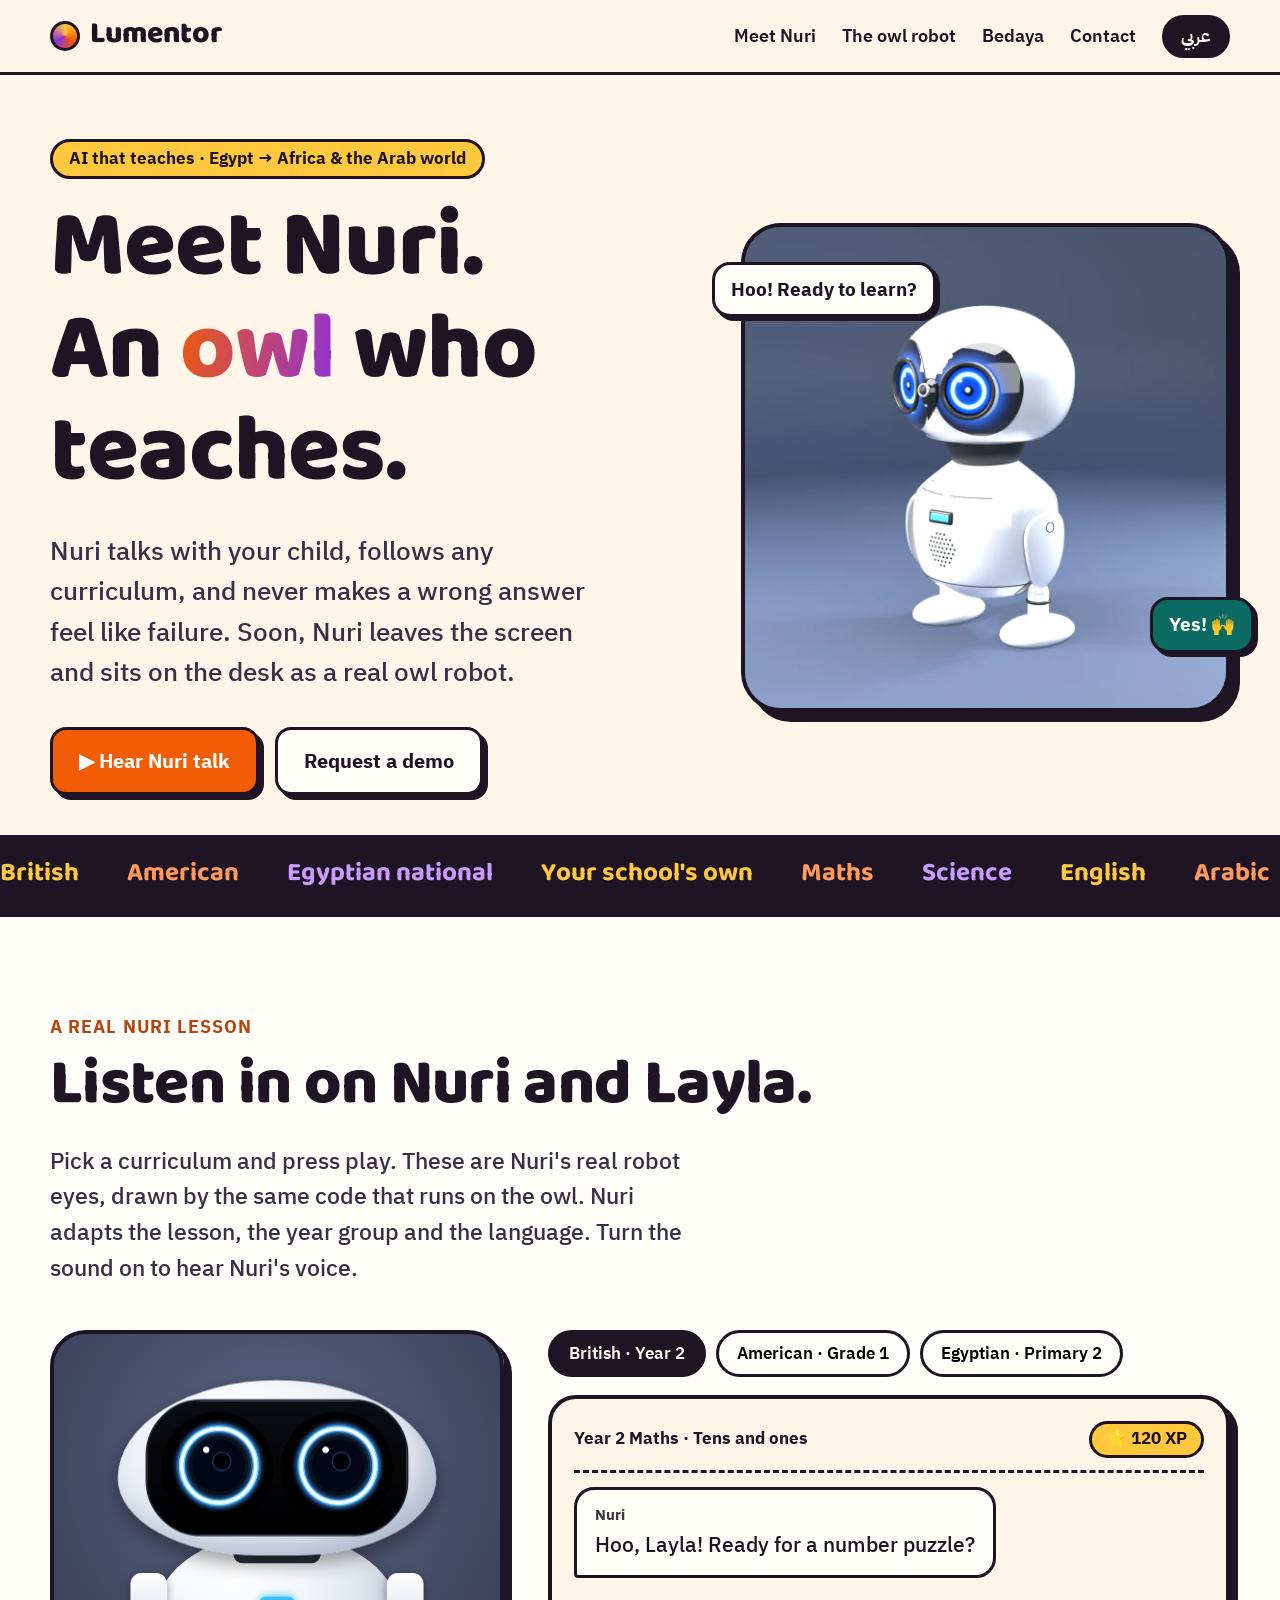
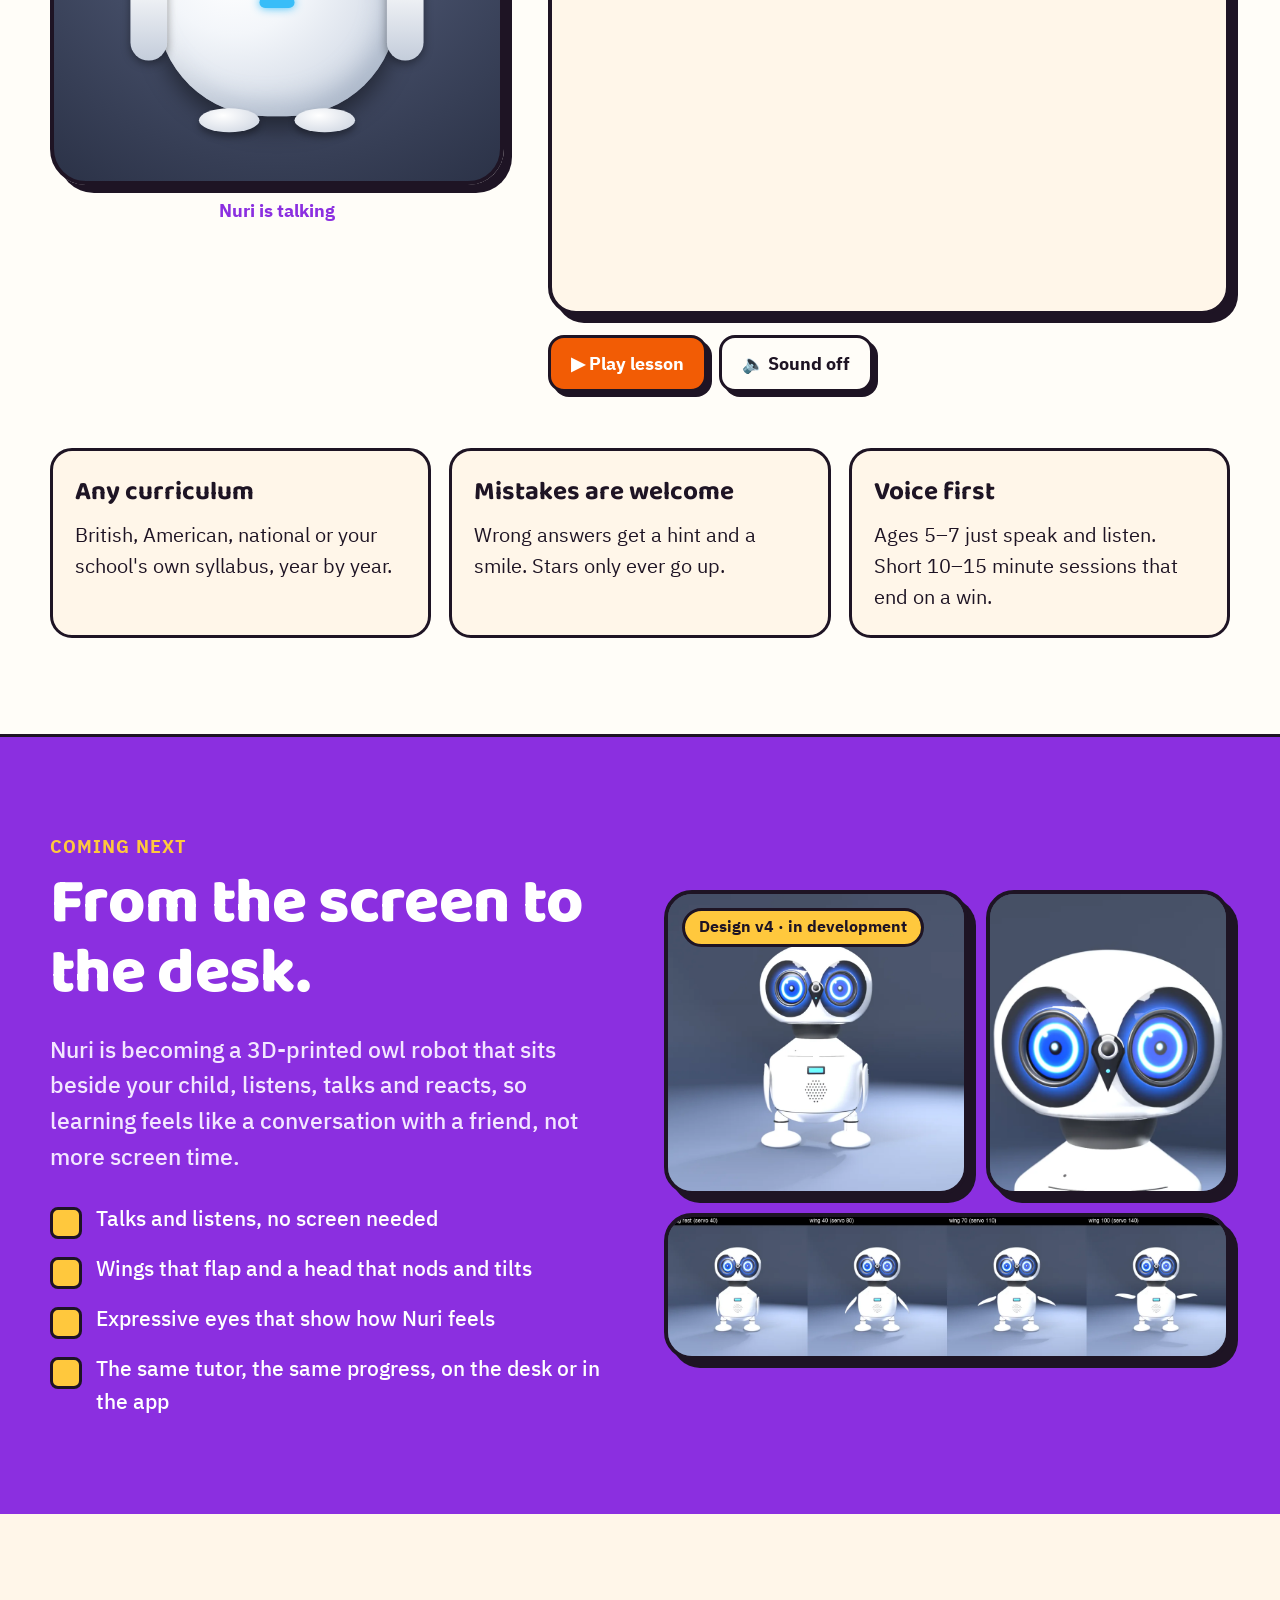
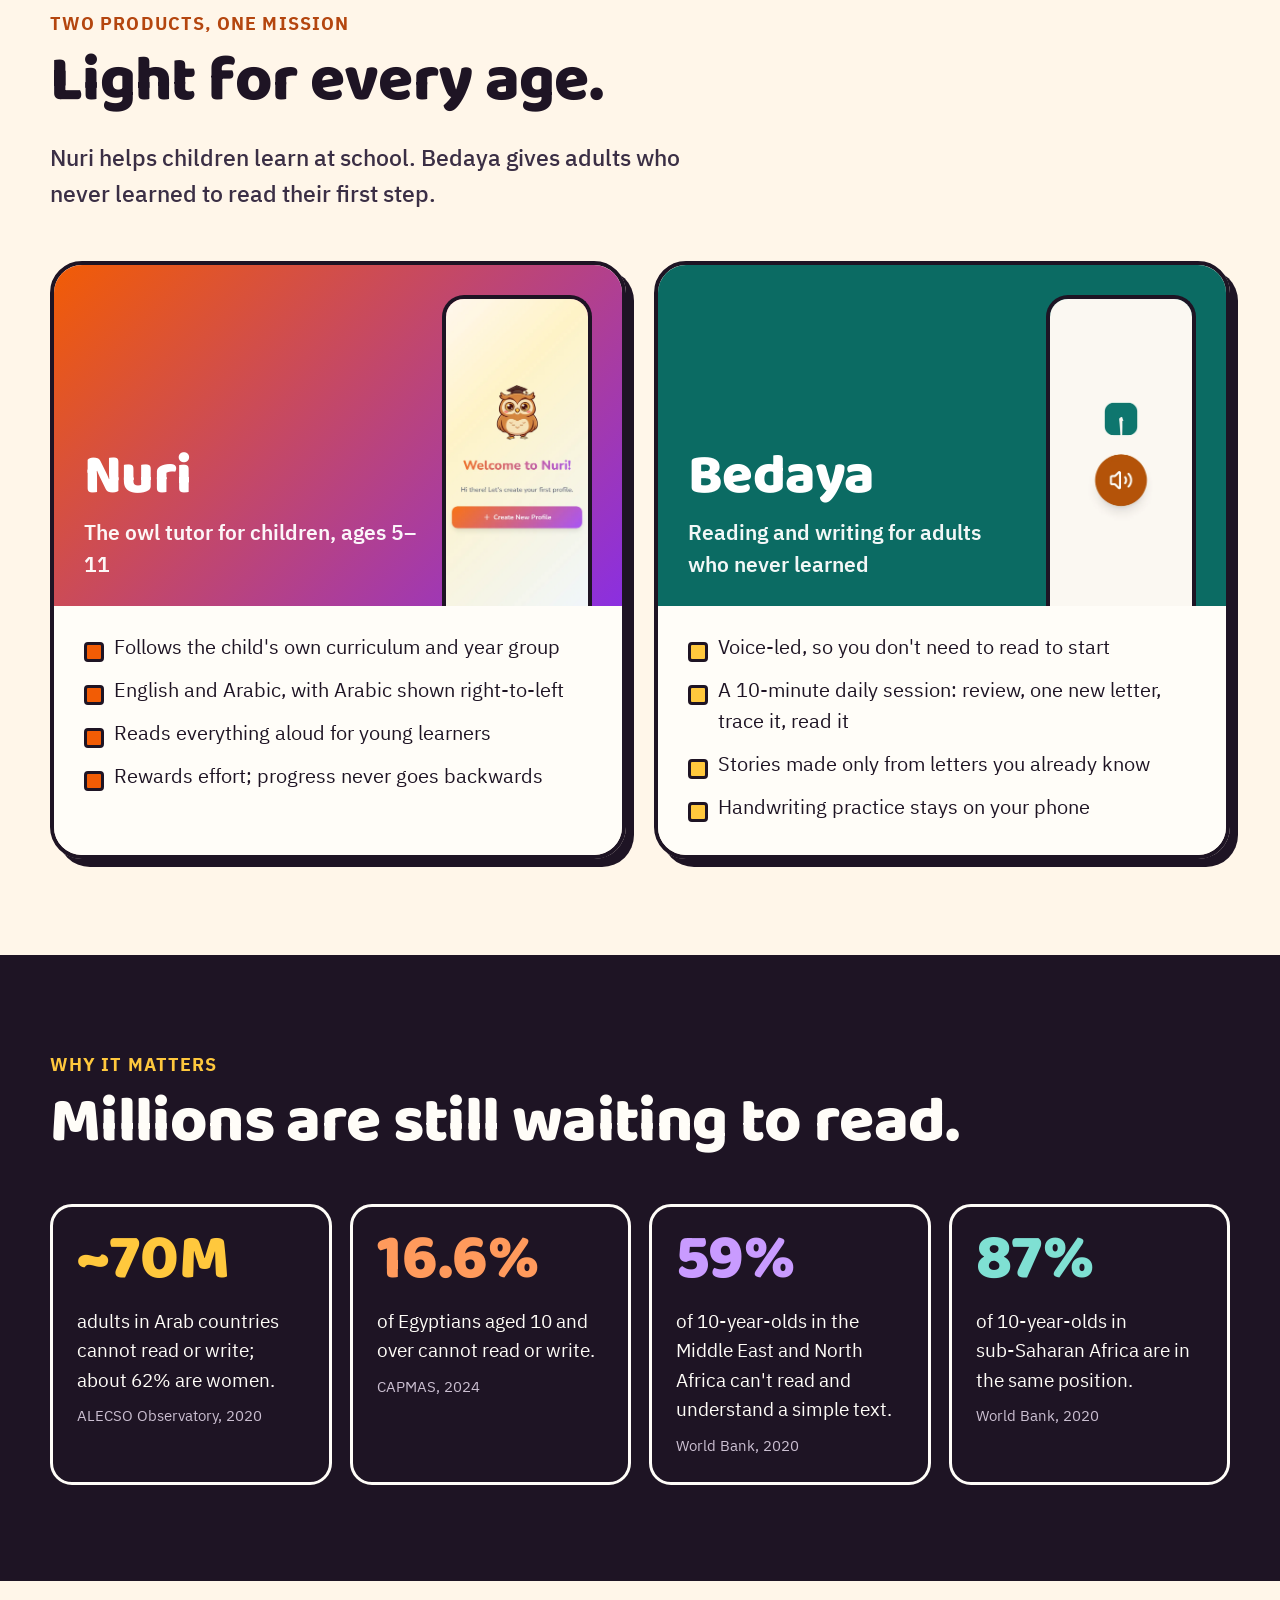
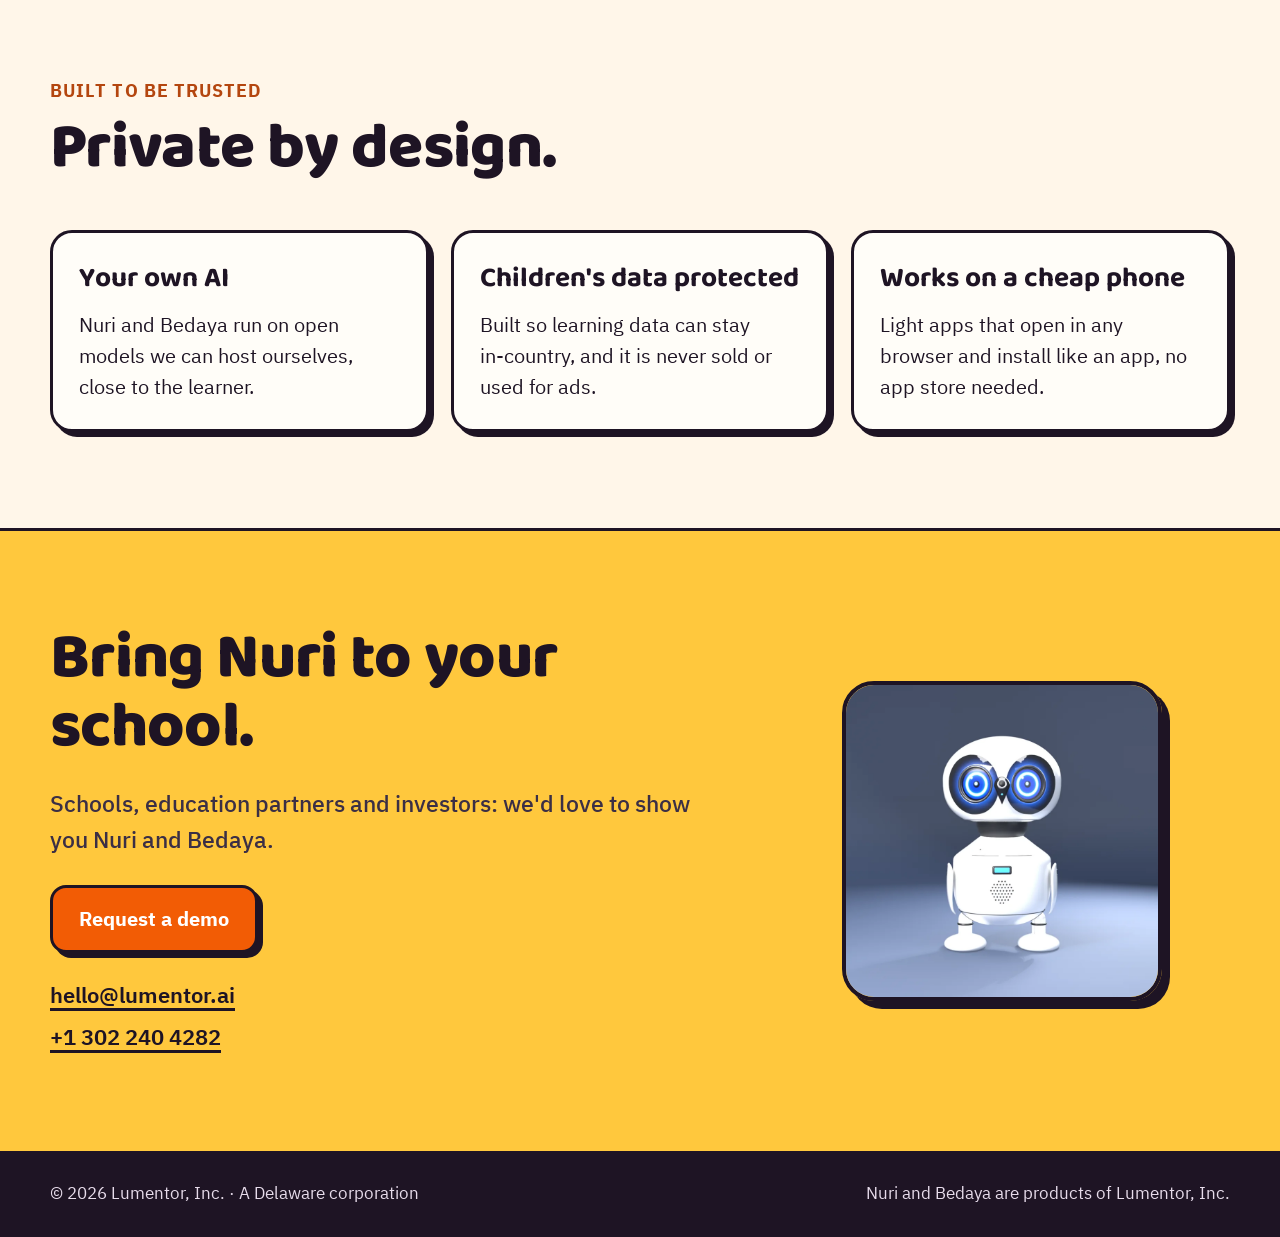
==== index.html @ 07cf87ae "Lumentor website: Nuri robot owl and Bedaya, English and Arabic Co-Authored-By: Claude Opus 5.5 <nor" ====
<!DOCTYPE html>
<html lang="en" dir="ltr">
<head>
<meta charset="utf-8">
<meta name="viewport" content="width=device-width, initial-scale=1">
<title>Lumentor — Nuri the owl tutor and Bedaya literacy</title>
<meta name="description" content="Lumentor builds AI that teaches. Nuri is an owl tutor that talks with children and follows any curriculum. Bedaya teaches adults to read and write.">
<meta property="og:title" content="Lumentor — the light that guides">
<meta property="og:description" content="Nuri, the owl who teaches children. Bedaya, the first step to reading for adults.">
<meta property="og:image" content="https://lumentor.ai/assets/robot-three_quarter.webp">
<link rel="icon" href="assets/favicon.png">
<link rel="preconnect" href="https://fonts.googleapis.com">
<link rel="preconnect" href="https://fonts.gstatic.com" crossorigin>
<link href="https://fonts.googleapis.com/css2?family=Baloo+Bhaijaan+2:wght@600;700;800&family=IBM+Plex+Sans+Arabic:wght@400;500;600&display=swap" rel="stylesheet">
<style>
:root{
  --cream:#FFF6E9; --paper:#FFFDF8; --ink:#1E1424; --ink2:#3B2F45;
  --orange:#F25C05; --purple:#8B2FE0; --teal:#0B6B63; --rust:#B4460F;
  --sun:#FFC83D; --line:#1E1424;
  --r:22px;
}
*{box-sizing:border-box;margin:0;padding:0}
html{scroll-behavior:smooth}
body{font-family:"IBM Plex Sans Arabic",system-ui,sans-serif;background:var(--cream);color:var(--ink);font-size:20px;line-height:1.55;-webkit-font-smoothing:antialiased}
h1,h2,h3,.display{font-family:"Baloo Bhaijaan 2",system-ui,sans-serif;line-height:1.08;letter-spacing:-.01em}
a{color:inherit}
img{max-width:100%;display:block}
.wrap{width:min(1180px,100% - 40px);margin-inline:auto}
body.ar .en,body:not(.ar) .ar{display:none!important}

/* nav */
nav{position:sticky;top:0;z-index:20;background:rgba(255,246,233,.92);backdrop-filter:blur(8px);border-bottom:3px solid var(--line)}
nav .wrap{display:flex;align-items:center;justify-content:space-between;height:72px}
.brand{display:flex;align-items:center;gap:10px;font-family:"Baloo Bhaijaan 2";font-weight:800;font-size:30px;text-decoration:none}
.brand .dot{width:30px;height:30px;border-radius:50%;background:conic-gradient(var(--sun),var(--orange),var(--purple),var(--sun));border:3px solid var(--line)}
.navlinks{display:flex;gap:26px;align-items:center;font-weight:600;font-size:18px}
.navlinks a{text-decoration:none}
.navlinks a:hover{text-decoration:underline;text-underline-offset:6px;text-decoration-thickness:3px}
.lang{border:3px solid var(--line);background:var(--ink);color:var(--paper);font:700 17px "IBM Plex Sans Arabic";padding:6px 16px;border-radius:99px;cursor:pointer}
@media(max-width:820px){.navlinks a{display:none}}

/* buttons */
.btn{display:inline-flex;align-items:center;gap:10px;font:700 20px "IBM Plex Sans Arabic";padding:16px 26px;border-radius:16px;border:3px solid var(--line);text-decoration:none;cursor:pointer;box-shadow:5px 5px 0 var(--line);transition:transform .12s,box-shadow .12s}
.btn:hover{transform:translate(-2px,-2px);box-shadow:7px 7px 0 var(--line)}
.btn:active{transform:translate(3px,3px);box-shadow:2px 2px 0 var(--line)}
.btn.primary{background:var(--orange);color:#fff}
.btn.light{background:var(--paper);color:var(--ink)}

/* hero */
.hero{padding:64px 0 40px;overflow:hidden}
.hero .wrap{display:grid;grid-template-columns:1.15fr .85fr;gap:30px;align-items:center}
.kicker{display:inline-block;background:var(--sun);border:3px solid var(--line);border-radius:99px;padding:4px 16px;font-weight:700;font-size:17px;margin-bottom:22px}
.hero h1{font-size:clamp(52px,7.4vw,104px);font-weight:800}
.hero h1 .hl{background:linear-gradient(100deg,var(--orange),var(--purple));-webkit-background-clip:text;background-clip:text;color:transparent}
.hero p.lead{font-size:clamp(21px,2.1vw,26px);margin:24px 0 34px;max-width:34ch;color:var(--ink2);font-weight:500}
.cta{display:flex;gap:16px;flex-wrap:wrap}
.owlstage{position:relative;aspect-ratio:1;max-width:520px;justify-self:center;width:100%}
.owlstage .disc{position:absolute;inset:6%;border-radius:50%;background:var(--sun);border:4px solid var(--line)}
.owlstage .ring{position:absolute;inset:0;border-radius:50%;border:4px dashed var(--line);animation:spin 40s linear infinite}
.owlstage img{position:absolute;inset:8%;width:84%;animation:bob 3.2s ease-in-out infinite;filter:drop-shadow(0 14px 0 rgba(30,20,36,.18))}
.bubble{position:absolute;background:var(--paper);border:3px solid var(--line);border-radius:18px;padding:10px 16px;font-weight:700;font-size:19px;box-shadow:4px 4px 0 var(--line)}
.bubble.b1{top:6%;inset-inline-start:-4%}
.bubble.b2{bottom:10%;inset-inline-end:-4%;background:var(--teal);color:#fff}
@keyframes bob{50%{transform:translateY(-14px)}}
@keyframes spin{to{transform:rotate(360deg)}}
@media(max-width:900px){.hero .wrap{grid-template-columns:1fr}.owlstage{max-width:380px}}

/* robot hero */
.robohero{position:relative;max-width:520px;width:100%;justify-self:center}
.robohero .frame{border:4px solid var(--line);border-radius:40px;overflow:hidden;box-shadow:10px 10px 0 var(--line);background:#4c5673}
.robohero .frame img{width:100%}
.robohero .bubble.b1{top:8%;inset-inline-start:-6%}
.robohero .bubble.b2{bottom:12%;inset-inline-end:-5%}
/* live robot owl (eyes run the same renderer as the hardware) */
.robo{padding:0!important;background:radial-gradient(circle at 50% 30%,#5d6886,#2b3247)!important;overflow:hidden}
.rwrap{position:relative;width:100%;aspect-ratio:1}
.rstage{position:absolute;left:0;top:0;width:560px;height:560px;transform-origin:0 0}
.r-egg{position:absolute;top:250px;left:130px;width:300px;height:230px;background:radial-gradient(ellipse at 32% 22%,#fff 0%,#f3f6fa 30%,#d6dde8 70%,#aeb9ca 100%);border-radius:50% 50% 46% 46%/42% 42% 58% 58%;box-shadow:inset -14px -18px 30px #7f90ab66,inset 10px 10px 24px #ffffffaa,0 14px 30px #0007}
.r-head{position:absolute;top:58px;left:80px;width:400px;height:220px;display:flex;align-items:center;justify-content:center;gap:12px;background:radial-gradient(ellipse at 35% 20%,#fff,#e4e9f1 60%,#b8c2d3);border-radius:50% 50% 44% 44%/56% 56% 44% 44%;box-shadow:inset -12px -16px 26px #7f90ab55,0 10px 24px #0006;transform-origin:50% 100%;z-index:3}
.r-visor{display:flex;gap:10px;padding:14px 18px;background:linear-gradient(#0a0d14,#000);border-radius:70px;border:2px solid #1b2433}
.r-visor canvas{width:140px;height:140px;border-radius:50%;background:#000;display:block}
.r-neck{position:absolute;top:262px;left:225px;width:110px;height:26px;border-radius:12px;background:#2a2f3a;z-index:2}
.r-pill{position:absolute;top:330px;left:258px;width:44px;height:14px;border-radius:7px;background:#38bdf8;box-shadow:0 0 12px #38bdf8;z-index:2}
.r-wing{position:absolute;top:300px;width:46px;height:110px;background:linear-gradient(#ffffff,#c4cddb);border-radius:30px 30px 50px 50px;box-shadow:0 4px 12px #0006;z-index:1}
.r-wl{left:96px;transform-origin:90% 8%}.r-wr{left:418px;transform-origin:10% 8%}
.r-foot{position:absolute;top:470px;width:76px;height:30px;background:radial-gradient(ellipse at 40% 30%,#fff,#c9d1de);border-radius:50%;box-shadow:0 6px 10px #0005;z-index:1}
.r-fl{left:182px}.r-fr{left:302px}
/* robot gallery */
.gal{display:grid;grid-template-columns:1.25fr 1fr;gap:18px}
.gal figure{border:4px solid var(--line);border-radius:28px;overflow:hidden;box-shadow:8px 8px 0 var(--line);background:#4c5673;position:relative}
.gal figure.wide{grid-column:1/-1}
.gal img{width:100%;height:100%;object-fit:cover}
.gal .tag{position:absolute;top:14px;inset-inline-start:14px;background:var(--sun);color:var(--ink);border:3px solid var(--line);border-radius:99px;padding:4px 14px;font-weight:700;font-size:16px}
/* marquee band */
.band{background:var(--ink);color:var(--paper);border-block:3px solid var(--line);overflow:hidden;white-space:nowrap}
.band .track{display:inline-flex;gap:48px;padding:16px 0;animation:marq 34s linear infinite;font-family:"Baloo Bhaijaan 2";font-weight:700;font-size:26px}
.band .track span:nth-child(3n+1){color:var(--sun)}
.band .track span:nth-child(3n+2){color:#FF9A5C}
.band .track span:nth-child(3n){color:#C99BFF}
@keyframes marq{to{transform:translateX(-50%)}}
body.ar .band .track{animation-direction:reverse}

/* sections */
section{padding:96px 0}
.eyebrow{font-weight:700;font-size:18px;letter-spacing:.06em;text-transform:uppercase;color:var(--rust);margin-bottom:12px}
body.ar .eyebrow{letter-spacing:0}
h2{font-size:clamp(40px,5vw,68px);font-weight:800;margin-bottom:22px}
.sub{font-size:23px;color:var(--ink2);max-width:46ch;font-weight:500}

/* demo */
#demo{background:var(--paper);border-block:3px solid var(--line)}
.demo{display:grid;grid-template-columns:.8fr 1.2fr;gap:44px;align-items:start;margin-top:44px}
.demo-owl{position:sticky;top:100px;text-align:center}
.demo-owl .frame{background:var(--cream);border:4px solid var(--line);border-radius:36px;padding:26px;box-shadow:8px 8px 0 var(--line)}
.demo-owl img{width:100%;max-width:300px;margin:auto;transition:transform .25s}
.demo-owl .mood{margin-top:12px;font-weight:700;font-size:18px;color:var(--purple)}
.chips{display:flex;flex-wrap:wrap;gap:10px;margin-bottom:18px}
.chip{border:3px solid var(--line);background:var(--paper);border-radius:99px;padding:8px 18px;font:600 17px "IBM Plex Sans Arabic";cursor:pointer}
.chip[aria-pressed=true]{background:var(--ink);color:var(--paper)}
.chatbox{background:var(--cream);border:4px solid var(--line);border-radius:28px;padding:22px;min-height:520px;display:flex;flex-direction:column;gap:14px;box-shadow:8px 8px 0 var(--line)}
.chathead{display:flex;justify-content:space-between;align-items:center;gap:10px;flex-wrap:wrap;font-weight:700;font-size:17px;border-bottom:3px dashed var(--line);padding-bottom:12px}
.xp{background:var(--sun);border:3px solid var(--line);border-radius:99px;padding:2px 14px;transition:transform .3s}
.xp.pop{transform:scale(1.25)}
.msg{max-width:86%;padding:14px 18px;border:3px solid var(--line);border-radius:20px;font-size:21px;font-weight:500;opacity:0;transform:translateY(10px);animation:in .35s forwards}
.msg.nuri{background:var(--paper);align-self:flex-start;border-end-start-radius:4px}
.msg.kid{background:var(--teal);color:#fff;align-self:flex-end;border-end-end-radius:4px}
.msg .who{display:block;font-size:15px;font-weight:700;opacity:.85;margin-bottom:2px}
.msg.note{align-self:center;background:transparent;border:0;font-size:16px;color:var(--ink2);font-weight:600;padding:2px}
.typing{align-self:flex-start;display:flex;gap:6px;padding:16px 18px;border:3px solid var(--line);border-radius:20px;background:var(--paper)}
.typing i{width:9px;height:9px;border-radius:50%;background:var(--ink);animation:blink 1s infinite}
.typing i:nth-child(2){animation-delay:.15s}.typing i:nth-child(3){animation-delay:.3s}
@keyframes in{to{opacity:1;transform:none}}
@keyframes blink{50%{opacity:.2}}
.democtl{display:flex;gap:12px;margin-top:20px;flex-wrap:wrap}
.democtl .btn{font-size:18px;padding:12px 20px}
.points{display:grid;grid-template-columns:repeat(3,1fr);gap:18px;margin-top:56px}
.point{background:var(--cream);border:3px solid var(--line);border-radius:var(--r);padding:22px}
.point b{display:block;font-family:"Baloo Bhaijaan 2";font-size:26px;margin-bottom:6px}
@media(max-width:900px){.demo{grid-template-columns:1fr}.demo-owl{position:static}.demo-owl img{max-width:200px}.points{grid-template-columns:1fr}.chatbox{min-height:440px}}

/* robot */
#robot{background:var(--purple);color:#fff}
#robot .sub{color:#F3E6FF}
#robot .eyebrow{color:var(--sun)}
.robot{display:grid;grid-template-columns:1fr 1fr;gap:48px;align-items:center}
.desk{position:relative;aspect-ratio:4/3;background:#6C1FB8;border:4px solid var(--line);border-radius:36px;overflow:hidden;box-shadow:10px 10px 0 var(--line)}
.desk .lamp{position:absolute;inset-inline-start:50%;top:-30%;width:120%;height:120%;transform:translateX(-50%);background:radial-gradient(closest-side,rgba(255,200,61,.55),transparent);}
body.ar .desk .lamp{transform:translateX(50%)}
.desk .table{position:absolute;bottom:0;left:0;right:0;height:26%;background:var(--rust);border-top:4px solid var(--line)}
.desk img{position:absolute;bottom:18%;left:50%;width:46%;transform:translateX(-50%);animation:bob 3.6s ease-in-out infinite}
.desk .tag{position:absolute;top:16px;inset-inline-start:16px;background:var(--sun);color:var(--ink);border:3px solid var(--line);border-radius:99px;padding:4px 14px;font-weight:700;font-size:16px}
.ticks{list-style:none;margin-top:28px;display:grid;gap:14px}
.ticks li{display:flex;gap:14px;align-items:flex-start;font-size:21px;font-weight:500}
.ticks li::before{content:"";flex:0 0 26px;height:26px;margin-top:4px;border-radius:8px;background:var(--sun);border:3px solid var(--line)}
@media(max-width:900px){.robot{grid-template-columns:1fr}}

/* products */
.cards{display:grid;grid-template-columns:1fr 1fr;gap:28px;margin-top:48px}
.card{border:4px solid var(--line);border-radius:32px;overflow:hidden;box-shadow:8px 8px 0 var(--line);display:flex;flex-direction:column}
.card .top{padding:30px 30px 0;display:flex;gap:22px;align-items:flex-end;min-height:250px}
.card.n .top{background:linear-gradient(135deg,var(--orange),var(--purple));color:#fff}
.card.b .top{background:var(--teal);color:#fff}
.card .top h3{font-size:56px;font-weight:800}
.card .top p{font-size:21px;font-weight:600;margin:6px 0 24px;opacity:.95}
.card .shot{flex:0 0 150px;align-self:flex-end;border:4px solid var(--line);border-bottom:0;border-radius:22px 22px 0 0;overflow:hidden;background:#fff}
.card .body{background:var(--paper);padding:26px 30px 32px;flex:1}
.card ul{list-style:none;display:grid;gap:12px}
.card li{padding-inline-start:30px;position:relative;font-size:20px}
.card li::before{content:"";position:absolute;inset-inline-start:0;top:10px;width:14px;height:14px;border-radius:4px;border:3px solid var(--line)}
.card.n li::before{background:var(--orange)}
.card.b li::before{background:var(--sun)}
@media(max-width:900px){.cards{grid-template-columns:1fr}.card .shot{flex-basis:110px}.card .top h3{font-size:44px}}

/* stats */
#why{background:var(--ink);color:var(--paper)}
#why .sub{color:#E7DCEB}
#why .eyebrow{color:var(--sun)}
.stats{display:grid;grid-template-columns:repeat(4,1fr);gap:18px;margin-top:44px}
.stat{border:3px solid var(--paper);border-radius:var(--r);padding:24px}
.stat .num{font-family:"Baloo Bhaijaan 2";font-weight:800;font-size:clamp(48px,5vw,72px);line-height:1;color:var(--sun)}
.stat:nth-child(2) .num{color:#FF9A5C}.stat:nth-child(3) .num{color:#C99BFF}.stat:nth-child(4) .num{color:#7FE0D3}
.stat p{margin-top:12px;font-size:19px}
.stat small{display:block;margin-top:10px;font-size:15px;color:#CBBFD1}
@media(max-width:900px){.stats{grid-template-columns:1fr 1fr}}
@media(max-width:560px){.stats{grid-template-columns:1fr}}

/* privacy */
.priv{display:grid;grid-template-columns:repeat(3,1fr);gap:22px;margin-top:44px}
.priv div{background:var(--paper);border:3px solid var(--line);border-radius:var(--r);padding:26px;box-shadow:5px 5px 0 var(--line)}
.priv b{display:block;font-family:"Baloo Bhaijaan 2";font-size:28px;margin-bottom:8px}
@media(max-width:900px){.priv{grid-template-columns:1fr}}

/* contact */
#contact{background:var(--sun);border-top:3px solid var(--line)}
.contact{display:grid;grid-template-columns:1.2fr .8fr;gap:40px;align-items:center}
.contact img{width:min(320px,80%);margin:auto}
.lines{margin-top:26px;display:grid;gap:8px;font-size:22px;font-weight:600}
.lines a{text-decoration-thickness:3px;text-underline-offset:5px}
@media(max-width:900px){.contact{grid-template-columns:1fr}}
footer{background:var(--ink);color:#E7DCEB;padding:30px 0;font-size:17px}
footer .wrap{display:flex;justify-content:space-between;gap:16px;flex-wrap:wrap}
@media (prefers-reduced-motion:reduce){*{animation:none!important;transition:none!important}}
</style>
</head>
<body>

<nav>
  <div class="wrap">
    <a class="brand" href="#top"><span class="dot"></span>Lumentor</a>
    <div class="navlinks">
      <a href="#demo"><span class="en">Meet Nuri</span><span class="ar">تعرّف على نوري</span></a>
      <a href="#robot"><span class="en">The owl robot</span><span class="ar">البومة الروبوت</span></a>
      <a href="#bedaya"><span class="en">Bedaya</span><span class="ar">بداية</span></a>
      <a href="#contact"><span class="en">Contact</span><span class="ar">تواصل معنا</span></a>
      <button class="lang" id="langBtn" aria-label="Switch language">عربي</button>
    </div>
  </div>
</nav>

<header class="hero" id="top">
  <div class="wrap">
    <div>
      <span class="kicker"><span class="en">AI that teaches · Egypt → Africa &amp; the Arab world</span><span class="ar">ذكاء اصطناعي يُعلّم · من مصر إلى أفريقيا والعالم العربي</span></span>
      <h1 class="en">Meet Nuri.<br>An <span class="hl">owl</span> who teaches.</h1>
      <h1 class="ar">تعرّف على نوري.<br><span class="hl">بومة</span> تُعلّم.</h1>
      <p class="lead en">Nuri talks with your child, follows any curriculum, and never makes a wrong answer feel like failure. Soon, Nuri leaves the screen and sits on the desk as a real owl robot.</p>
      <p class="lead ar">نوري يتحدث مع طفلك، ويتبع أي منهج دراسي، ولا يجعل الإجابة الخاطئة تبدو فشلاً أبداً. وقريباً يخرج نوري من الشاشة ليجلس على المكتب كبومة روبوت حقيقية.</p>
      <div class="cta">
        <a class="btn primary" href="#demo"><span class="en">▶ Hear Nuri talk</span><span class="ar">▶ استمع لنوري</span></a>
        <a class="btn light" href="#contact"><span class="en">Request a demo</span><span class="ar">اطلب عرضاً</span></a>
      </div>
    </div>
    <div class="robohero">
      <div class="frame"><img src="assets/robot-three_quarter.webp" alt="Nuri, a white robot owl with glowing blue eyes"></div>
      <div class="bubble b1"><span class="en">Hoo! Ready to learn?</span><span class="ar">هوو! جاهز نتعلم؟</span></div>
      <div class="bubble b2"><span class="en">Yes! 🙌</span><span class="ar">أيوه! 🙌</span></div>
    </div>
</div>
  </div>
</header>

<div class="band" aria-hidden="true"><div class="track">
  <span class="en">British</span><span class="en">American</span><span class="en">Egyptian national</span><span class="en">Your school's own</span><span class="en">Maths</span><span class="en">Science</span><span class="en">English</span><span class="en">Arabic</span>
  <span class="en">British</span><span class="en">American</span><span class="en">Egyptian national</span><span class="en">Your school's own</span><span class="en">Maths</span><span class="en">Science</span><span class="en">English</span><span class="en">Arabic</span>
  <span class="ar">بريطاني</span><span class="ar">أمريكي</span><span class="ar">المنهج المصري</span><span class="ar">منهج مدرستك</span><span class="ar">رياضيات</span><span class="ar">علوم</span><span class="ar">إنجليزي</span><span class="ar">عربي</span>
  <span class="ar">بريطاني</span><span class="ar">أمريكي</span><span class="ar">المنهج المصري</span><span class="ar">منهج مدرستك</span><span class="ar">رياضيات</span><span class="ar">علوم</span><span class="ar">إنجليزي</span><span class="ar">عربي</span>
</div></div>

<section id="demo">
  <div class="wrap">
    <div class="eyebrow"><span class="en">A real Nuri lesson</span><span class="ar">درس حقيقي مع نوري</span></div>
    <h2 class="en">Listen in on Nuri and Layla.</h2>
    <h2 class="ar">استمع إلى نوري وليلى.</h2>
    <p class="sub en">Pick a curriculum and press play. These are Nuri's real robot eyes, drawn by the same code that runs on the owl. Nuri adapts the lesson, the year group and the language. Turn the sound on to hear Nuri's voice.</p>
    <p class="sub ar">اختر المنهج واضغط تشغيل. هذه عيون نوري الروبوت الحقيقية، يرسمها نفس الكود الذي يعمل على البومة. نوري يكيّف الدرس والصف واللغة. شغّل الصوت لتسمع صوت نوري.</p>

    <div class="demo">
      <div class="demo-owl">
        <div class="frame robo"><div class="rwrap" id="rwrap"><div class="rstage" id="rstage" aria-label="Nuri the robot owl">
          <div class="r-wing r-wl" id="wl"></div><div class="r-wing r-wr" id="wr"></div>
          <div class="r-foot r-fl" id="fl"></div><div class="r-foot r-fr" id="fr"></div>
          <div class="r-egg"></div><div class="r-neck"></div><div class="r-pill"></div>
          <div class="r-head" id="rhead"><div class="r-visor"><canvas id="eyeL" width="240" height="240"></canvas><canvas id="eyeR" width="240" height="240"></canvas></div></div>
        </div></div></div>
        <div class="mood" id="mood"></div>
      </div>
      <div>
        <div class="chips" role="group" aria-label="Curriculum" id="chips"></div>
        <div class="chatbox" aria-live="polite">
          <div class="chathead"><span id="lessonTitle"></span><span class="xp" id="xp">⭐ 120 XP</span></div>
          <div id="chat" style="display:flex;flex-direction:column;gap:14px"></div>
        </div>
        <div class="democtl">
          <button class="btn primary" id="play"><span class="en">▶ Play lesson</span><span class="ar">▶ شغّل الدرس</span></button>
          <button class="btn light" id="sound" aria-pressed="false"><span class="en">🔈 Sound off</span><span class="ar">🔈 الصوت مغلق</span></button>
        </div>
      </div>
    </div>

    <div class="points">
      <div class="point"><b class="en">Any curriculum</b><b class="ar">أي منهج</b><span class="en">British, American, national or your school's own syllabus, year by year.</span><span class="ar">بريطاني أو أمريكي أو وطني أو منهج مدرستك، سنة بسنة.</span></div>
      <div class="point"><b class="en">Mistakes are welcome</b><b class="ar">الخطأ مرحّب به</b><span class="en">Wrong answers get a hint and a smile. Stars only ever go up.</span><span class="ar">الإجابة الخاطئة تحصل على تلميح وابتسامة. النجوم تزيد ولا تنقص أبداً.</span></div>
      <div class="point"><b class="en">Voice first</b><b class="ar">الصوت أولاً</b><span class="en">Ages 5–7 just speak and listen. Short 10–15 minute sessions that end on a win.</span><span class="ar">من ٥ إلى ٧ سنوات يتكلمون ويستمعون فقط. جلسات قصيرة من ١٠ إلى ١٥ دقيقة تنتهي بنجاح.</span></div>
    </div>
  </div>
</section>

<section id="robot">
  <div class="wrap robot">
    <div>
      <div class="eyebrow"><span class="en">Coming next</span><span class="ar">قريباً</span></div>
      <h2 class="en">From the screen to the desk.</h2>
      <h2 class="ar">من الشاشة إلى المكتب.</h2>
      <p class="sub en">Nuri is becoming a 3D‑printed owl robot that sits beside your child, listens, talks and reacts, so learning feels like a conversation with a friend, not more screen time.</p>
      <p class="sub ar">نوري يتحوّل إلى بومة روبوت مطبوعة بتقنية ثلاثية الأبعاد تجلس بجانب طفلك، تستمع وتتكلم وتتفاعل، فيصبح التعلّم حديثاً مع صديق، لا مزيداً من وقت الشاشة.</p>
      <ul class="ticks en">
        <li>Talks and listens, no screen needed</li>
        <li>Wings that flap and a head that nods and tilts</li>
        <li>Expressive eyes that show how Nuri feels</li>
        <li>The same tutor, the same progress, on the desk or in the app</li>
      </ul>
      <ul class="ticks ar">
        <li>يتكلم ويستمع دون الحاجة لشاشة</li>
        <li>أجنحة ترفرف ورأس يومئ ويميل</li>
        <li>عيون معبّرة تُظهر مشاعر نوري</li>
        <li>نفس المعلّم ونفس التقدّم، على المكتب أو في التطبيق</li>
      </ul>
    </div>
    <div class="gal">
      <figure><img src="assets/robot-front.webp" alt="Nuri robot owl, front view"><span class="tag"><span class="en">Design v4 · in development</span><span class="ar">التصميم ٤ · قيد التطوير</span></span></figure>
      <figure><img src="assets/robot-closeup_face.webp" alt="Close-up of Nuri's glowing eyes"></figure>
      <figure class="wide"><img src="assets/robot-wing_flap_strip.webp" alt="Nuri flapping its wings in four steps" style="aspect-ratio:4/1;object-position:center 60%"></figure>
    </div>
  </div>
</section>

<section id="bedaya">
  <div class="wrap">
    <div class="eyebrow"><span class="en">Two products, one mission</span><span class="ar">منتجان، ورسالة واحدة</span></div>
    <h2 class="en">Light for every age.</h2>
    <h2 class="ar">نور لكل الأعمار.</h2>
    <p class="sub en">Nuri helps children learn at school. Bedaya gives adults who never learned to read their first step.</p>
    <p class="sub ar">نوري يساعد الأطفال في دراستهم. وبداية تمنح الكبار الذين لم يتعلموا القراءة خطوتهم الأولى.</p>
    <div class="cards">
      <article class="card n">
        <div class="top">
          <div><h3 class="en">Nuri</h3><h3 class="ar">نوري</h3>
          <p class="en">The owl tutor for children, ages 5–11</p><p class="ar">البومة المعلّمة للأطفال من ٥ إلى ١١ سنة</p></div>
          <div class="shot"><img src="assets/nuri-m.webp" alt="Nuri app welcome screen"></div>
        </div>
        <div class="body">
          <ul class="en"><li>Follows the child's own curriculum and year group</li><li>English and Arabic, with Arabic shown right‑to‑left</li><li>Reads everything aloud for young learners</li><li>Rewards effort; progress never goes backwards</li></ul>
          <ul class="ar"><li>يتبع منهج الطفل وصفّه الدراسي</li><li>بالإنجليزية والعربية</li><li>يقرأ كل شيء بصوت عالٍ للصغار</li><li>يكافئ المجهود؛ والتقدّم لا يتراجع أبداً</li></ul>
        </div>
      </article>
      <article class="card b">
        <div class="top">
          <div><h3 class="en">Bedaya</h3><h3 class="ar">بداية</h3>
          <p class="en">Reading and writing for adults who never learned</p><p class="ar">القراءة والكتابة للكبار الذين لم تتح لهم الفرصة</p></div>
          <div class="shot"><img src="assets/bedaya-m.webp" alt="Bedaya app: a letter tile and a large listen button"></div>
        </div>
        <div class="body">
          <ul class="en"><li>Voice‑led, so you don't need to read to start</li><li>A 10‑minute daily session: review, one new letter, trace it, read it</li><li>Stories made only from letters you already know</li><li>Handwriting practice stays on your phone</li></ul>
          <ul class="ar"><li>بالصوت، فلا تحتاج أن تقرأ لتبدأ</li><li>جلسة يومية ١٠ دقائق: مراجعة، حرف جديد، تتبّعه، ثم اقرأ</li><li>قصص من الحروف التي تعرفها فقط</li><li>تمارين الكتابة تبقى على هاتفك</li></ul>
        </div>
      </article>
    </div>
  </div>
</section>

<section id="why">
  <div class="wrap">
    <div class="eyebrow"><span class="en">Why it matters</span><span class="ar">لماذا يهمّ هذا</span></div>
    <h2 class="en">Millions are still waiting to read.</h2>
    <h2 class="ar">الملايين ما زالوا ينتظرون القراءة.</h2>
    <div class="stats">
      <div class="stat"><div class="num">~70M</div><p class="en">adults in Arab countries cannot read or write; about 62% are women.</p><p class="ar">بالغ في الدول العربية لا يقرؤون ولا يكتبون، نحو ٦٢٪ منهم نساء.</p><small>ALECSO Observatory, 2020</small></div>
      <div class="stat"><div class="num">16.6%</div><p class="en">of Egyptians aged 10 and over cannot read or write.</p><p class="ar">من المصريين في سن ١٠ سنوات فأكثر لا يقرؤون ولا يكتبون.</p><small>CAPMAS, 2024</small></div>
      <div class="stat"><div class="num">59%</div><p class="en">of 10‑year‑olds in the Middle East and North Africa can't read and understand a simple text.</p><p class="ar">من أطفال الشرق الأوسط وشمال أفريقيا في سن العاشرة لا يستطيعون قراءة نص بسيط وفهمه.</p><small>World Bank, 2020</small></div>
      <div class="stat"><div class="num">87%</div><p class="en">of 10‑year‑olds in sub‑Saharan Africa are in the same position.</p><p class="ar">من الأطفال في سن العاشرة في أفريقيا جنوب الصحراء في الوضع نفسه.</p><small>World Bank, 2020</small></div>
    </div>
  </div>
</section>

<section id="private">
  <div class="wrap">
    <div class="eyebrow"><span class="en">Built to be trusted</span><span class="ar">مصمَّم ليكون موثوقاً</span></div>
    <h2 class="en">Private by design.</h2>
    <h2 class="ar">الخصوصية من الأساس.</h2>
    <div class="priv">
      <div><b class="en">Your own AI</b><b class="ar">ذكاء اصطناعي خاص</b><span class="en">Nuri and Bedaya run on open models we can host ourselves, close to the learner.</span><span class="ar">يعمل نوري وبداية على نماذج مفتوحة يمكننا استضافتها بأنفسنا، قريباً من المتعلّم.</span></div>
      <div><b class="en">Children's data protected</b><b class="ar">حماية بيانات الأطفال</b><span class="en">Built so learning data can stay in‑country, and it is never sold or used for ads.</span><span class="ar">مصمَّم لتبقى بيانات التعلّم داخل البلد، ولا تُباع ولا تُستخدم للإعلانات أبداً.</span></div>
      <div><b class="en">Works on a cheap phone</b><b class="ar">يعمل على هاتف بسيط</b><span class="en">Light apps that open in any browser and install like an app, no app store needed.</span><span class="ar">تطبيقات خفيفة تفتح من أي متصفح وتُثبَّت كتطبيق، دون متجر تطبيقات.</span></div>
    </div>
  </div>
</section>

<section id="contact">
  <div class="wrap contact">
    <div>
      <h2 class="en">Bring Nuri to your school.</h2>
      <h2 class="ar">أحضر نوري إلى مدرستك.</h2>
      <p class="sub en">Schools, education partners and investors: we'd love to show you Nuri and Bedaya.</p>
      <p class="sub ar">المدارس وشركاء التعليم والمستثمرون: يسعدنا أن نعرض لكم نوري وبداية.</p>
      <div class="cta" style="margin-top:26px">
        <a class="btn primary" href="mailto:hello@lumentor.ai?subject=Nuri%20%2F%20Bedaya%20demo%20request"><span class="en">Request a demo</span><span class="ar">اطلب عرضاً</span></a>
      </div>
      <div class="lines">
        <a href="mailto:hello@lumentor.ai">hello@lumentor.ai</a>
        <a href="tel:+13022404282" dir="ltr">+1 302 240 4282</a>
      </div>
    </div>
    <img src="assets/robot-front.webp" alt="Nuri robot owl" style="border:4px solid var(--line);border-radius:32px;box-shadow:8px 8px 0 var(--line)">
  </div>
</section>

<footer>
  <div class="wrap">
    <span>© 2026 Lumentor, Inc. · <span class="en">A Delaware corporation</span><span class="ar">شركة مسجّلة في ولاية ديلاوير</span></span>
    <span class="en">Nuri and Bedaya are products of Lumentor, Inc.</span><span class="ar">نوري وبداية من منتجات Lumentor, Inc.</span>
  </div>
</footer>

<script src="assets/owl_renderer.js"></script>
<script id="owlcfg" type="application/json">{"_comment":"Single source of truth for the owl ROBOT-eye look per state. Consumed by preview/owl_renderer.js directly and compiled into firmware via tools/gen_params.py -> NuriOwl/StateParams.h. Eye order in [L,R] pairs: index 0 = LEFT eye (GPIO17), 1 = RIGHT eye (GPIO21). Look: black visor, glowing ring (soft glow falloff), dark blue-black inner disc, specular highlight up-left, dark pupil dot that follows gaze. lidTop 0=closed..1=wide open (a black visor slat covering the eye from the top; closed = thin glowing slit). slant: +sad/worried (inner corner raised), -angry/focused (inner corner lowered). bottom: lower slat raise 0..1. happy: lower slat arch 0..1 (the ^_^ look). lidCurve: closed-slit smile curve 0..1. pupil: scale 0.5..1.6. ring: [r,g,b] ring colour (0..255). bright: ring brightness multiplier (0..1.6). ringScale: [L,R] ring radius multiplier (asymmetry for confused). rotate_hz: a bright ring segment rotates at this many turns per second (0 = none). pulse: ring radius/brightness pulse (speaking). sparkle: ring flash plus star highlight (celebrating). gaze x/y -1..1 base, amp = wander amplitude. blink.max_s = 0 disables blinking.","palette":{"visor":[0,0,0],"socket":[3,6,16],"rim":[120,160,220],"disc":[2,6,22],"pupil":[0,0,4],"highlight":[255,255,255],"mute_red":[220,38,38],"setup_blue":[59,130,246],"offline_amber":[245,158,11]},"geometry":{"center":120,"socket_r":108,"ring_r":80,"ring_w":12,"glow_w":14,"pupil_r":18,"gaze_max":30,"ring_gaze":0.3,"pupil_gaze":0.9,"lid_open_y":-125,"lid_closed_y":4,"curve_px":16},"order":["idle","listening","thinking","speaking","confused","proud","celebrating","encouraging","sleepy","sleeping"],"states":{"idle":{"lidTop":[0.82,0.82],"slant":[0,0],"bottom":0,"happy":0,"lidCurve":0,"pupil":[1.0,1.0],"ring":[37,120,255],"bright":0.9,"ringScale":[1.0,1.0],"rotate_hz":0,"gaze":{"mode":"wander","x":0,"y":0,"amp":0.35,"speed":1.0},"blink":{"ms":130,"min_s":2.5,"max_s":6},"pulse":{"hz":0,"amp":0},"sparkle":0,"bounce":{"px":0,"hz":0}},"listening":{"lidTop":[0.95,0.95],"slant":[0,0],"bottom":0,"happy":0,"lidCurve":0,"pupil":[1.25,1.25],"ring":[40,215,255],"bright":1.15,"ringScale":[1.05,1.05],"rotate_hz":0,"gaze":{"mode":"fixed","x":0,"y":0,"amp":0.05,"speed":1.0},"blink":{"ms":150,"min_s":4,"max_s":8},"pulse":{"hz":0,"amp":0},"sparkle":0,"bounce":{"px":0,"hz":0}},"thinking":{"lidTop":[0.62,0.8],"slant":[-0.15,0.1],"bottom":0,"happy":0,"lidCurve":0,"pupil":[0.8,0.8],"ring":[37,120,255],"bright":0.75,"ringScale":[1.0,1.0],"rotate_hz":0.7,"gaze":{"mode":"drift","x":0.45,"y":-0.55,"amp":0.25,"speed":0.6},"blink":{"ms":160,"min_s":3,"max_s":6},"pulse":{"hz":0,"amp":0},"sparkle":0,"bounce":{"px":0,"hz":0}},"speaking":{"lidTop":[0.86,0.86],"slant":[0,0],"bottom":0,"happy":0.12,"lidCurve":0,"pupil":[1.05,1.05],"ring":[70,150,255],"bright":1.2,"ringScale":[1.0,1.0],"rotate_hz":0,"gaze":{"mode":"wander","x":0,"y":0,"amp":0.15,"speed":1.5},"blink":{"ms":130,"min_s":3,"max_s":6},"pulse":{"hz":5,"amp":0.14},"sparkle":0,"bounce":{"px":0,"hz":0}},"confused":{"lidTop":[0.92,0.55],"slant":[0.5,-0.35],"bottom":0,"happy":0,"lidCurve":0,"pupil":[1.3,0.75],"ring":[60,110,255],"bright":0.85,"ringScale":[1.06,0.82],"rotate_hz":0,"gaze":{"mode":"scan","x":0,"y":0,"amp":0.5,"speed":0.8},"blink":{"ms":200,"min_s":2,"max_s":4},"pulse":{"hz":0,"amp":0},"sparkle":0,"bounce":{"px":0,"hz":0}},"proud":{"lidTop":[0.84,0.84],"slant":[0,0],"bottom":0.2,"happy":0.9,"lidCurve":0,"pupil":[1.15,1.15],"ring":[90,190,255],"bright":1.05,"ringScale":[1.0,1.0],"rotate_hz":0,"gaze":{"mode":"fixed","x":0,"y":-0.25,"amp":0.1,"speed":1.0},"blink":{"ms":180,"min_s":4,"max_s":8},"pulse":{"hz":0,"amp":0},"sparkle":0,"bounce":{"px":0,"hz":0}},"celebrating":{"lidTop":[0.9,0.9],"slant":[0,0],"bottom":0.22,"happy":0.95,"lidCurve":0,"pupil":[1.2,1.2],"ring":[90,170,255],"bright":1.25,"ringScale":[1.04,1.04],"rotate_hz":0,"gaze":{"mode":"wander","x":0,"y":-0.1,"amp":0.2,"speed":3.0},"blink":{"ms":130,"min_s":0,"max_s":0},"pulse":{"hz":0,"amp":0},"sparkle":1,"bounce":{"px":7,"hz":3}},"encouraging":{"lidTop":[0.7,0.7],"slant":[0.8,0.8],"bottom":0.08,"happy":0.5,"lidCurve":0,"pupil":[1.3,1.3],"ring":[60,200,230],"bright":1.0,"ringScale":[1.02,1.02],"rotate_hz":0,"gaze":{"mode":"fixed","x":0,"y":0.05,"amp":0.05,"speed":1.0},"blink":{"ms":220,"min_s":3,"max_s":6},"pulse":{"hz":0,"amp":0},"sparkle":0,"bounce":{"px":0,"hz":0}},"sleepy":{"lidTop":[0.4,0.4],"slant":[0.2,0.2],"bottom":0.05,"happy":0,"lidCurve":0,"pupil":[0.85,0.85],"ring":[20,70,170],"bright":0.45,"ringScale":[1.0,1.0],"rotate_hz":0,"gaze":{"mode":"fixed","x":0,"y":0.35,"amp":0.1,"speed":1.0},"blink":{"ms":600,"min_s":2,"max_s":4},"pulse":{"hz":0,"amp":0},"sparkle":0,"bounce":{"px":0,"hz":0}},"sleeping":{"lidTop":[0,0],"slant":[0,0],"bottom":0,"happy":0,"lidCurve":1,"pupil":[1.0,1.0],"ring":[25,85,200],"bright":0.6,"ringScale":[1.0,1.0],"rotate_hz":0,"gaze":{"mode":"fixed","x":0,"y":0,"amp":0,"speed":1.0},"blink":{"ms":130,"min_s":0,"max_s":0},"pulse":{"hz":0,"amp":0},"sparkle":0,"bounce":{"px":0,"hz":0}}}}</script>
<script>
const OWL = n => `assets/owl-${n}.webp`;
const LESSONS = {
  en: [
    { id:'uk', label:'British · Year 2', title:'Year 2 Maths · Tens and ones', lines:[
      ['n','talking','Hoo, Layla! Ready for a number puzzle?'],
      ['k','','Yes!'],
      ['n','thinking','How many tens are in the number 34?'],
      ['k','','Four?'],
      ['n','encouraging','Great try! The 4 is the ones. Look at the first digit. What is it?'],
      ['k','','Three! There are 3 tens!'],
      ['n','celebrating','Yes! 3 tens and 4 ones make 34. You worked that out yourself!', 20],
    ]},
    { id:'us', label:'American · Grade 1', title:'Grade 1 Math · Counting by fives', lines:[
      ['n','talking','Hi Layla! Let\'s count by fives together. 5, 10, 15…'],
      ['k','','16?'],
      ['n','encouraging','Close! When we count by fives, we jump 5 each time. 15 plus 5 is…?'],
      ['k','','20!'],
      ['n','excited','Exactly! 5, 10, 15, 20. Can you say the next one?'],
      ['k','','25!'],
      ['n','celebrating','Perfect! You just counted like a pro.', 15],
    ]},
    { id:'eg', label:'Egyptian · Primary 2', title:'Primary 2 Science · What plants need', lines:[
      ['n','talking','Layla, a little seed wants to grow. What does it need?'],
      ['k','','Chocolate?'],
      ['n','encouraging','Ha! That would be yummy, but plants don\'t eat chocolate. Think about the sky…'],
      ['k','','Sun! And water!'],
      ['n','excited','Yes! Sunlight and water. One more thing is all around us, and we breathe it…'],
      ['k','','Air!'],
      ['n','celebrating','Brilliant! Sun, water and air. Your seed will grow big and strong!', 20],
    ]},
  ],
  ar: [
    { id:'eg', label:'المنهج المصري · الصف الثاني', title:'لغة عربية · حرف الباء', lines:[
      ['n','talking','أهلاً يا ليلى! النهارده هنتعلم حرف جديد. اسمعي: بـ… بـ… بطة!'],
      ['k','','بطة!'],
      ['n','thinking','برافو! تعرفي كلمة تانية تبدأ بحرف الباء؟'],
      ['k','','تفاحة؟'],
      ['n','encouraging','محاولة حلوة! تفاحة تبدأ بالتاء. فكّري في حاجة بنلعب بيها ونرميها…'],
      ['k','','باب! لأ… كورة!'],
      ['n','encouraging','"باب" صح جداً! باب يبدأ بالباء. شطورة!'],
      ['n','celebrating','عندك كلمتين: بطة وباب. أنتِ نجمة!', 20],
    ]},
    { id:'uk', label:'بريطاني · Year 2', title:'رياضيات · العشرات والآحاد', lines:[
      ['n','talking','يا ليلى، جاهزة للغز أرقام؟'],
      ['k','','أيوه!'],
      ['n','thinking','كم عشرة في العدد ٣٤؟'],
      ['k','','أربعة؟'],
      ['n','encouraging','محاولة حلوة! الأربعة هي الآحاد. بصي على أول رقم، إيه هو؟'],
      ['k','','تلاتة! فيه ٣ عشرات!'],
      ['n','celebrating','صح! ٣ عشرات و٤ آحاد يساووا ٣٤. أنتِ اللي وصلتي للإجابة!', 20],
    ]},
    { id:'us', label:'أمريكي · Grade 1', title:'رياضيات · العدّ بالخمسات', lines:[
      ['n','talking','يلا نعدّ بالخمسات: ٥، ١٠، ١٥…'],
      ['k','','١٦؟'],
      ['n','encouraging','قريب! في العدّ بالخمسات بنقفز ٥ كل مرة. ١٥ زائد ٥ يساوي…؟'],
      ['k','','٢٠!'],
      ['n','celebrating','بالظبط! ٥، ١٠، ١٥، ٢٠. أنتِ بطلة!', 15],
    ]},
  ]
};
const MOODS = {en:{idle:'Nuri is waiting',talking:'Nuri is talking',thinking:'Nuri is curious',encouraging:'Nuri is encouraging',excited:'Nuri is excited',celebrating:'Nuri is celebrating!',listening:'Nuri is listening'},
               ar:{idle:'نوري ينتظر',talking:'نوري يتكلم',thinking:'نوري يفكّر',encouraging:'نوري يشجّع',excited:'نوري متحمّس',celebrating:'نوري يحتفل!',listening:'نوري يستمع'}};
let lang='en', cur=0, run=0, xp=120, sound=false, started=false;
const $=id=>document.getElementById(id);
const sleep=ms=>new Promise(r=>setTimeout(r,ms));

const EYE={idle:'idle',talking:'speaking',thinking:'thinking',encouraging:'encouraging',excited:'proud',celebrating:'celebrating',listening:'listening'};
const GEST={thinking:{cue:'head_tilt',side:'right'},encouraging:{cue:'nod'},excited:{cue:'wing_flap',repeat:1},celebrating:{cue:'pose_celebrate'}};
let owl=null, body=null;
try{ const cfg=JSON.parse(document.getElementById('owlcfg').textContent); const P=window.NuriOwlPreview;
  owl=new P.OwlRenderer($('eyeL'),$('eyeR'),cfg); body=new P.OwlBody({head:$('rhead'),wl:$('wl'),wr:$('wr'),fl:$('fl'),fr:$('fr')}); }catch(e){console.warn(e)}
function fit(){ const w=$('rwrap').clientWidth; $('rstage').style.transform=`scale(${w/560})`; }
addEventListener('resize',fit); fit();
function setOwl(m){ $('mood').textContent=MOODS[lang][m]||''; if(!owl) return; owl.setState(EYE[m]||'idle',1,250, m==='celebrating'?6000:0); if(GEST[m]) body.post(GEST[m]); }
function chips(){
  const c=$('chips'); c.innerHTML='';
  LESSONS[lang].forEach((l,i)=>{ const b=document.createElement('button'); b.className='chip'; b.textContent=l.label; b.setAttribute('aria-pressed',i===cur);
    b.onclick=()=>{cur=i;chips();play();}; c.appendChild(b); });
}
function reset(){ $('chat').innerHTML=''; xp=120; $('xp').textContent='⭐ '+xp+' XP'; $('lessonTitle').textContent=LESSONS[lang][cur].title; setOwl('idle'); }
function speak(t){ return new Promise(res=>{ if(!sound||!('speechSynthesis' in window)) return res();
  const u=new SpeechSynthesisUtterance(t); u.lang= lang==='ar'?'ar-EG':'en-GB'; u.rate=lang==='ar'?0.95:1; u.pitch=1.25;
  const v=speechSynthesis.getVoices().find(v=>v.lang.startsWith(lang==='ar'?'ar':'en')); if(v) u.voice=v;
  u.onend=res; u.onerror=res; speechSynthesis.speak(u); setTimeout(res, 9000); }); }
async function play(){
  const my=++run; if('speechSynthesis' in window) speechSynthesis.cancel(); reset();
  const L=LESSONS[lang][cur], who={en:['Nuri','Layla, 7'],ar:['نوري','ليلى، ٧ سنوات']}[lang];
  for(const [s,mood,text,gain] of L.lines){
    if(my!==run) return;
    const chat=$('chat');
    if(s==='n'){ setOwl('thinking'); const t=document.createElement('div'); t.className='typing'; t.innerHTML='<i></i><i></i><i></i>'; chat.appendChild(t); await sleep(900); if(my!==run) return; t.remove(); setOwl(mood); }
    else { setOwl('listening'); await sleep(900); }
    const m=document.createElement('div'); m.className='msg '+(s==='n'?'nuri':'kid'); m.innerHTML=`<span class="who">${s==='n'?who[0]:who[1]}</span>`; m.append(text); chat.appendChild(m);
    if(gain){ xp+=gain; $('xp').textContent='⭐ '+xp+' XP'; $('xp').classList.add('pop'); setTimeout(()=>$('xp').classList.remove('pop'),300);
      const n=document.createElement('div'); n.className='msg note'; n.textContent= lang==='ar'?`+${gain} نجمة · النجوم تزيد ولا تنقص أبداً`:`+${gain} XP · stars only ever go up`; chat.appendChild(n); }
    if(s==='n' && sound) await speak(text); else await sleep(s==='n'?1500:900);
  }
}
$('play').onclick=play;
$('sound').onclick=()=>{ sound=!sound; $('sound').setAttribute('aria-pressed',sound);
  $('sound').querySelector('.en').textContent= sound?'🔊 Sound on':'🔈 Sound off';
  $('sound').querySelector('.ar').textContent= sound?'🔊 الصوت يعمل':'🔈 الصوت مغلق';
  if(sound) play(); else if('speechSynthesis' in window) speechSynthesis.cancel(); };
function setLang(l){ lang=l; document.body.classList.toggle('ar',l==='ar'); document.documentElement.lang=l; document.documentElement.dir= l==='ar'?'rtl':'ltr';
  $('langBtn').textContent= l==='ar'?'English':'عربي'; cur=0; chips(); run++; reset(); if(started) play();
  try{localStorage.setItem('lumentor-lang',l)}catch(e){} }
$('langBtn').onclick=()=>setLang(lang==='en'?'ar':'en');
let saved='en'; try{saved=localStorage.getItem('lumentor-lang')||(navigator.language||'').startsWith('ar')&&'ar'||'en'}catch(e){}
setLang(saved);
new IntersectionObserver((e,o)=>{ if(e[0].isIntersecting){ started=true; play(); o.disconnect(); } },{threshold:.35}).observe($('demo'));
</script>
</body>
</html>
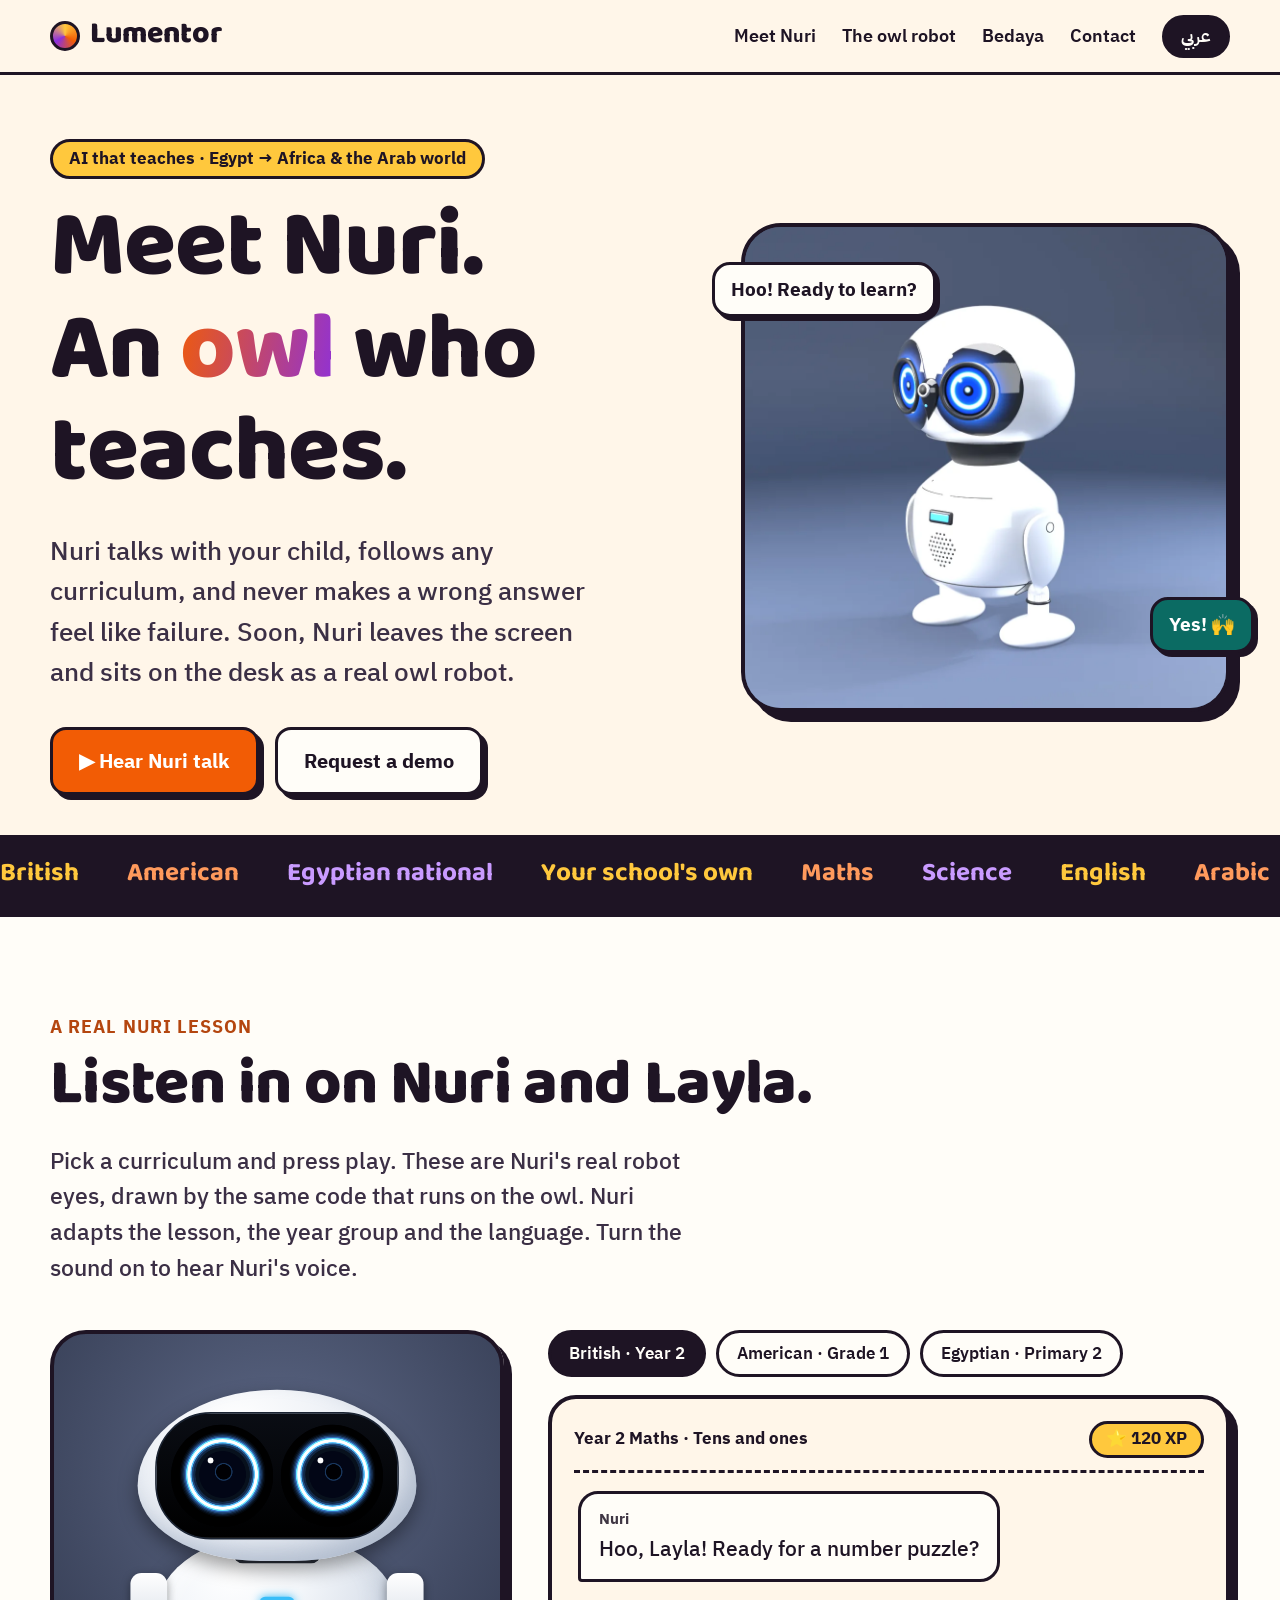
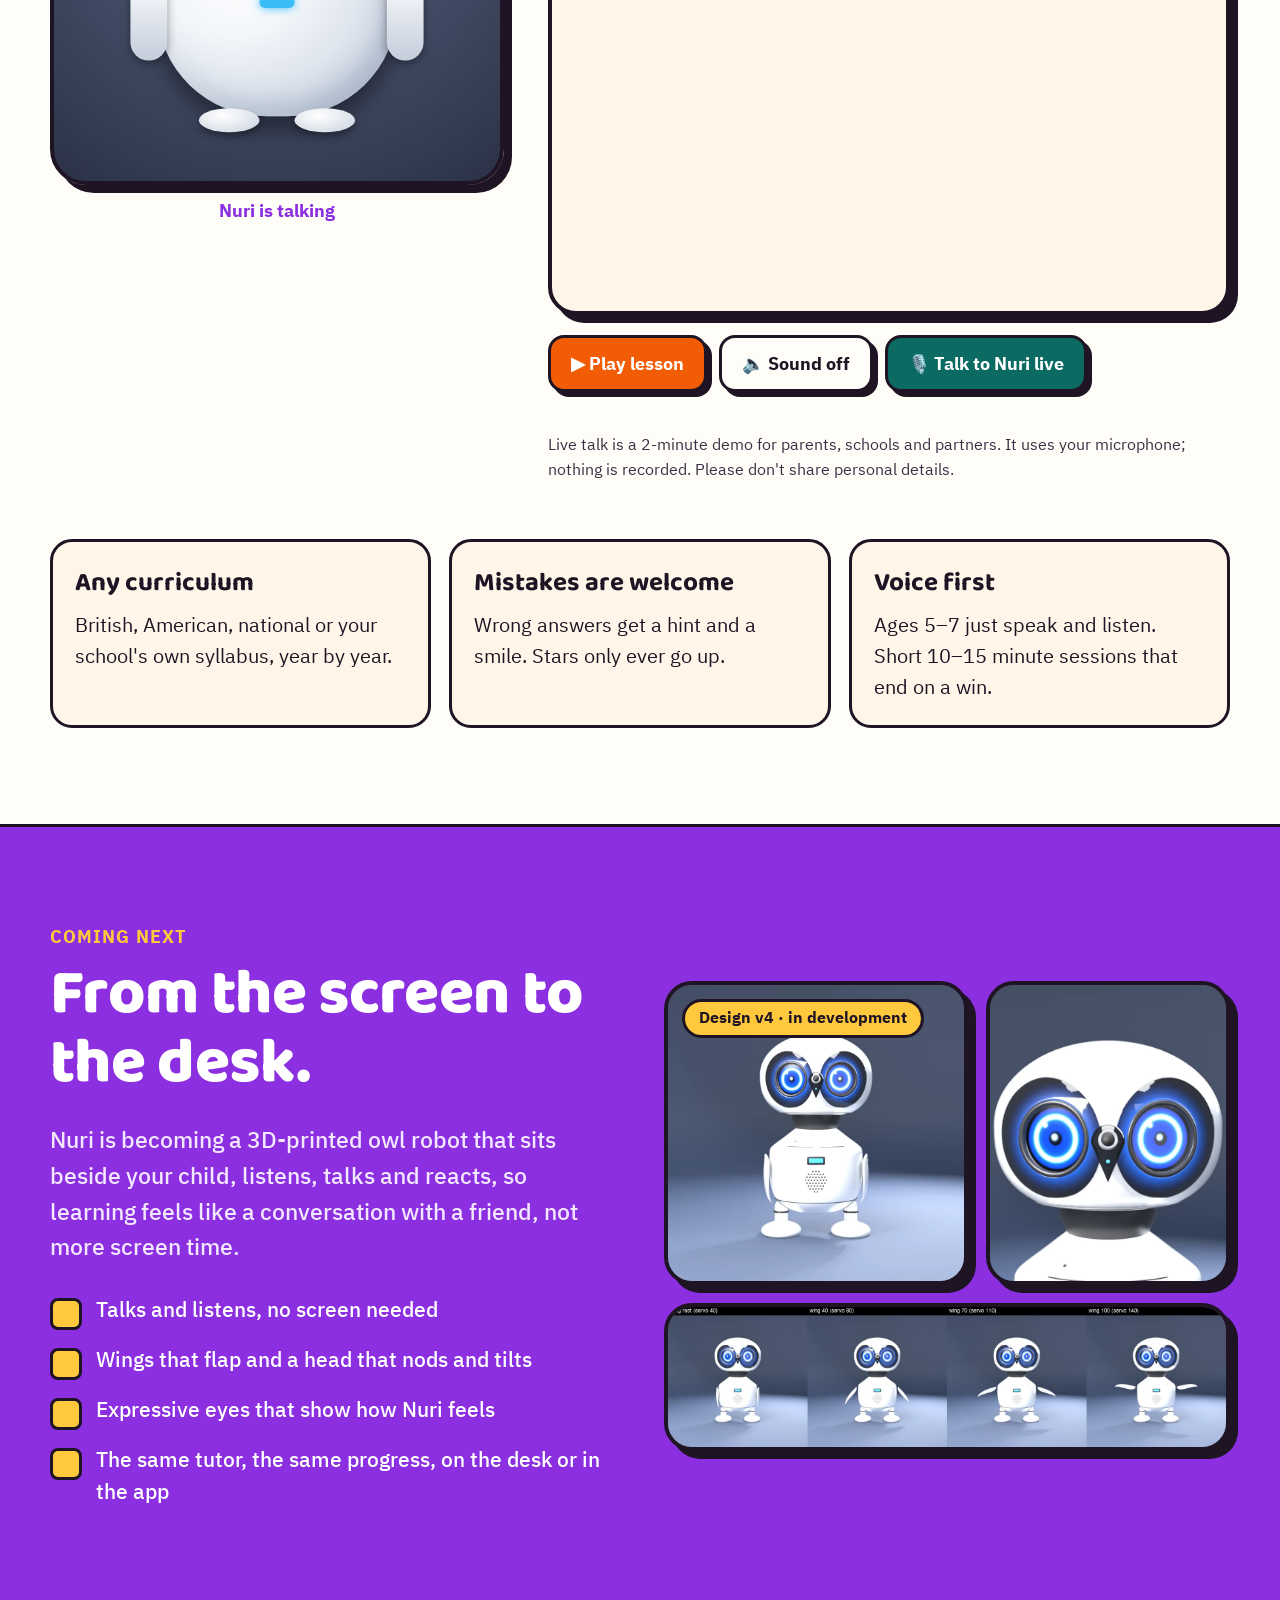
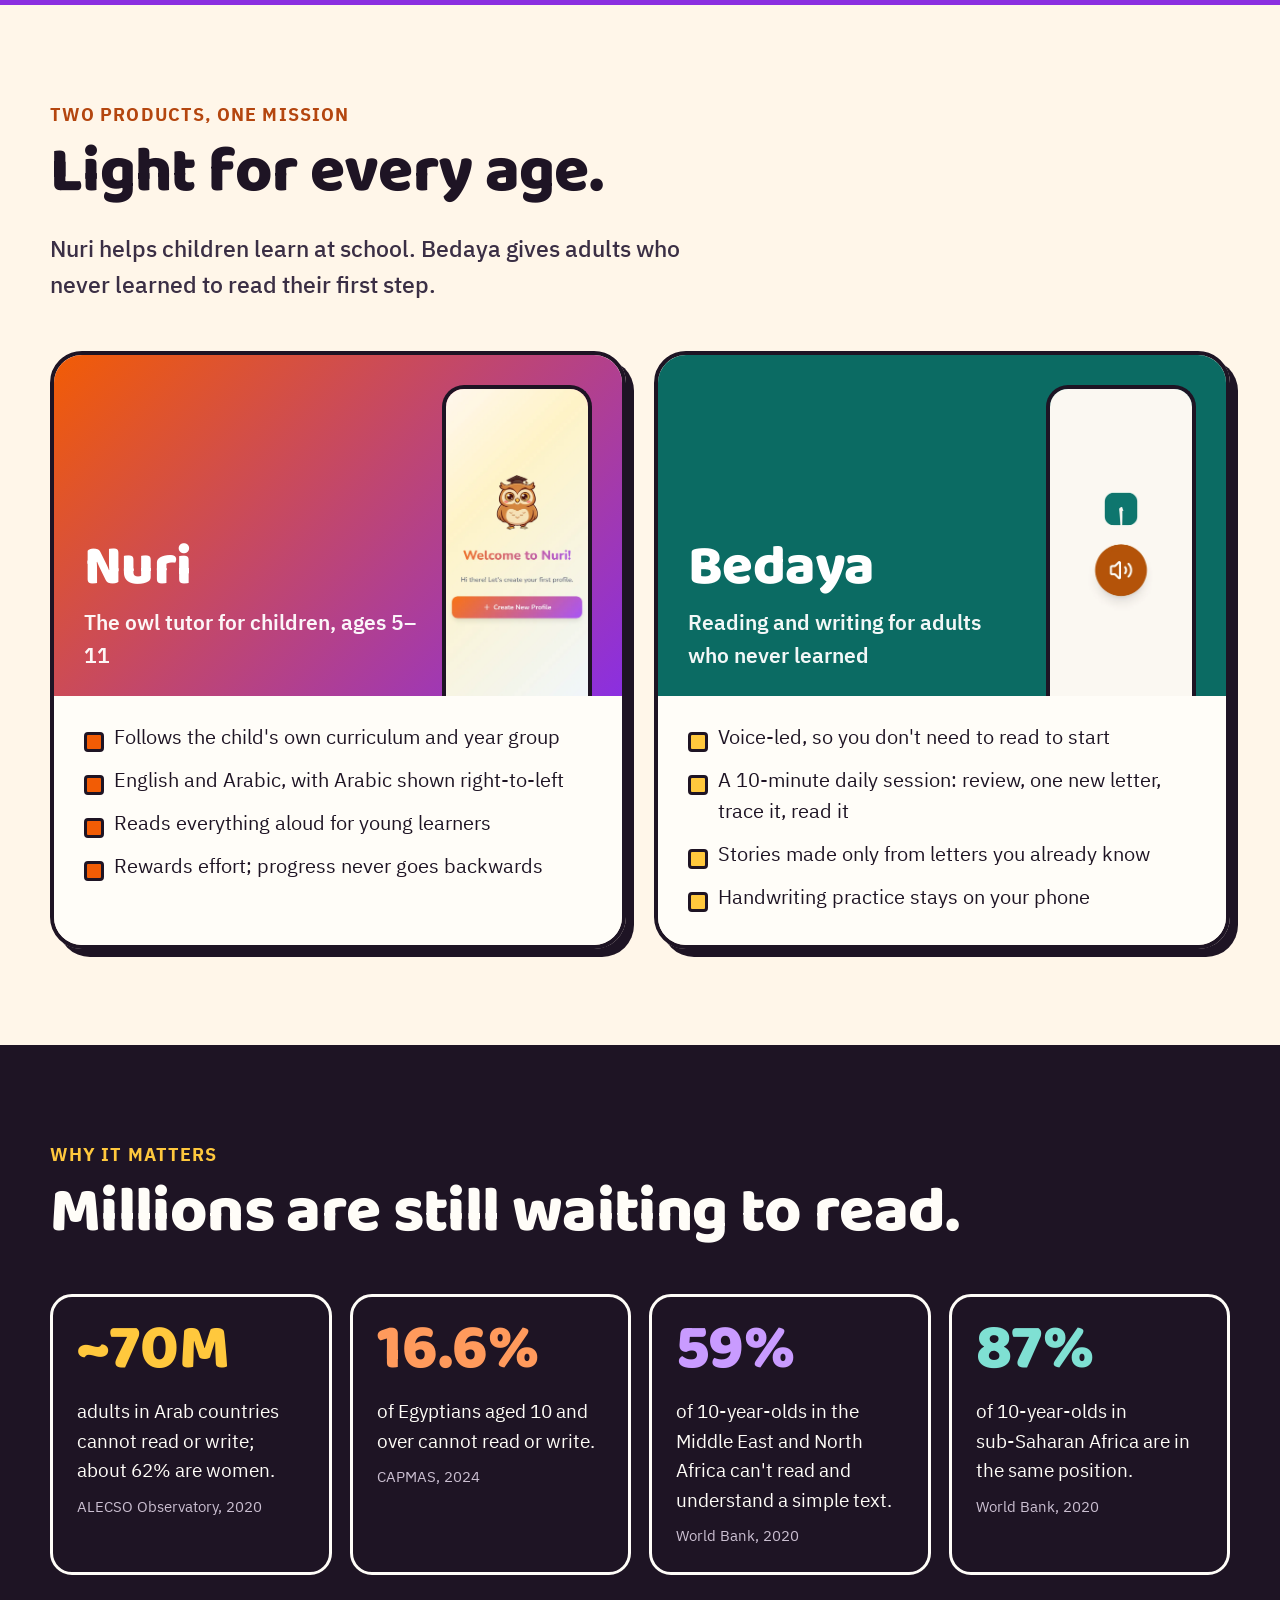
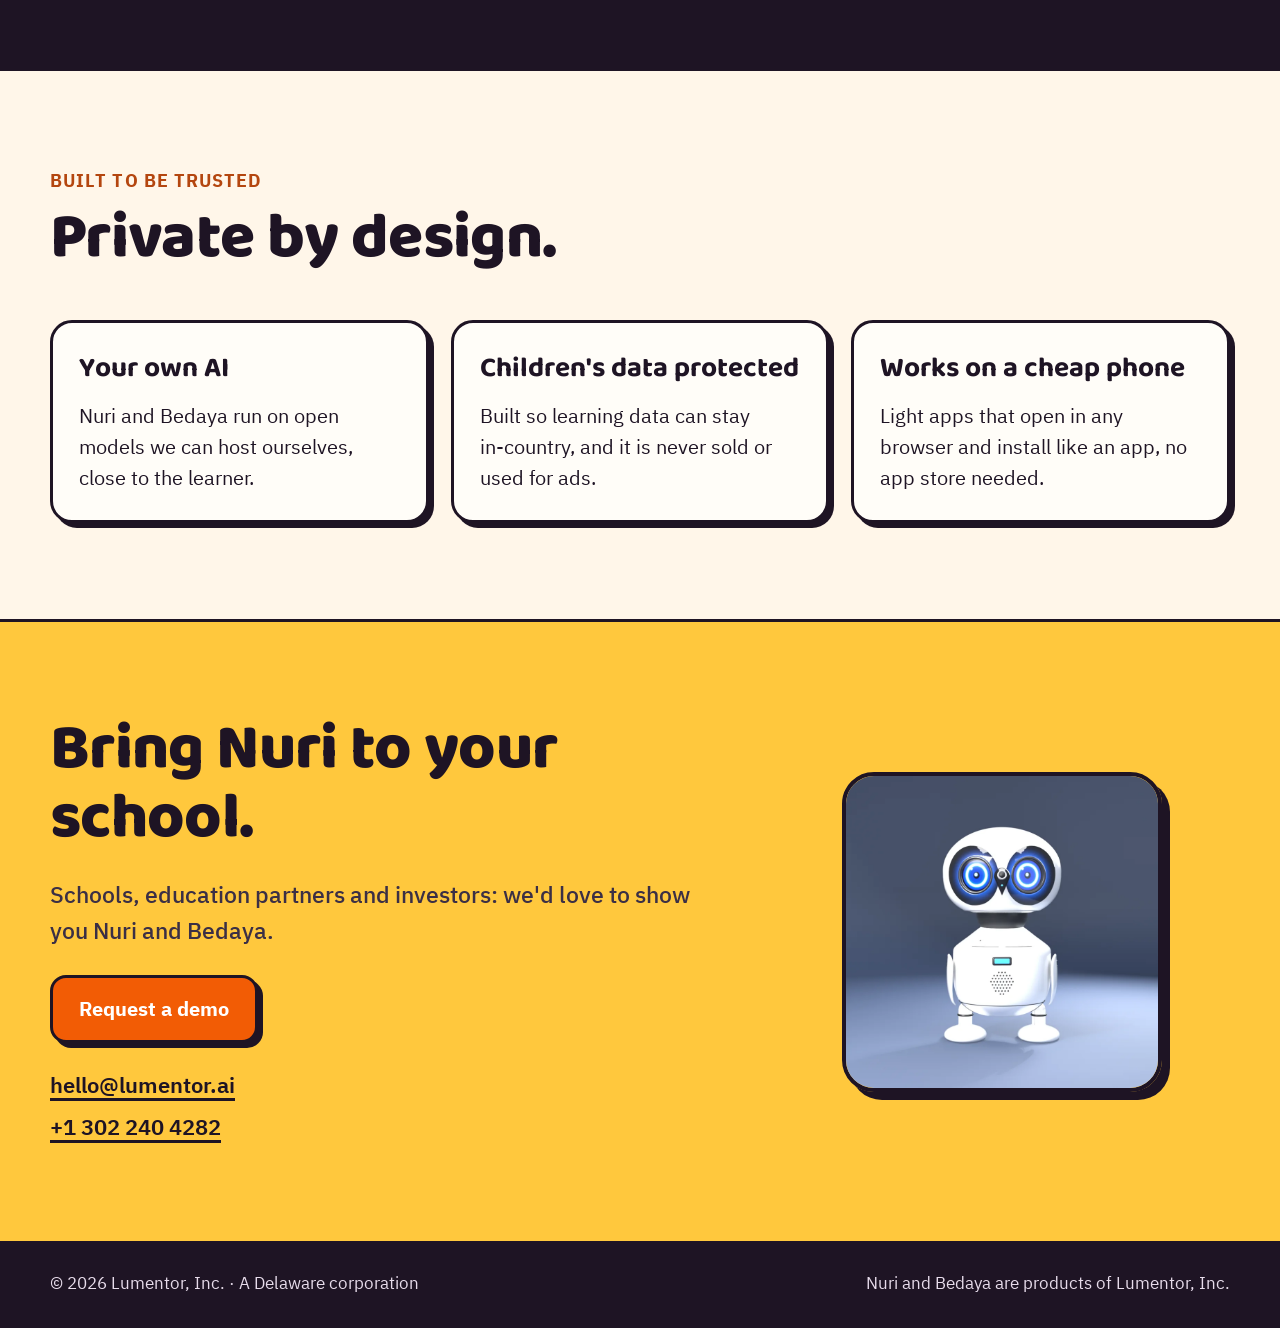
==== commit 4c00ae89: "Real ElevenLabs voice for the demo, live Talk to Nuri, robot head fixes - Nuri's lines now play Elev" ====
--- a/index.html
+++ b/index.html
@@ -36,7 +36,7 @@
 .navlinks{display:flex;gap:26px;align-items:center;font-weight:600;font-size:18px}
 .navlinks a{text-decoration:none}
 .navlinks a:hover{text-decoration:underline;text-underline-offset:6px;text-decoration-thickness:3px}
-.lang{border:3px solid var(--line);background:var(--ink);color:var(--paper);font:700 17px "IBM Plex Sans Arabic";padding:6px 16px;border-radius:99px;cursor:pointer}
+.lang{-webkit-appearance:none;border:3px solid var(--line);background:var(--ink);color:var(--paper);font:700 17px "IBM Plex Sans Arabic";padding:6px 16px;border-radius:99px;cursor:pointer}
 @media(max-width:820px){.navlinks a{display:none}}
 
 /* buttons */
@@ -45,6 +45,9 @@
 .btn:active{transform:translate(3px,3px);box-shadow:2px 2px 0 var(--line)}
 .btn.primary{background:var(--orange);color:#fff}
 .btn.light{background:var(--paper);color:var(--ink)}
+.btn.talk{background:var(--teal);color:#fff}
+.btn.talk.on{background:var(--ink)}
+.btn:disabled{opacity:.45;cursor:not-allowed}
 
 /* hero */
 .hero{padding:64px 0 40px;overflow:hidden}
@@ -76,9 +79,9 @@
 .rwrap{position:relative;width:100%;aspect-ratio:1}
 .rstage{position:absolute;left:0;top:0;width:560px;height:560px;transform-origin:0 0}
 .r-egg{position:absolute;top:250px;left:130px;width:300px;height:230px;background:radial-gradient(ellipse at 32% 22%,#fff 0%,#f3f6fa 30%,#d6dde8 70%,#aeb9ca 100%);border-radius:50% 50% 46% 46%/42% 42% 58% 58%;box-shadow:inset -14px -18px 30px #7f90ab66,inset 10px 10px 24px #ffffffaa,0 14px 30px #0007}
-.r-head{position:absolute;top:58px;left:80px;width:400px;height:220px;display:flex;align-items:center;justify-content:center;gap:12px;background:radial-gradient(ellipse at 35% 20%,#fff,#e4e9f1 60%,#b8c2d3);border-radius:50% 50% 44% 44%/56% 56% 44% 44%;box-shadow:inset -12px -16px 26px #7f90ab55,0 10px 24px #0006;transform-origin:50% 100%;z-index:3}
+.r-head{position:absolute;top:70px;left:105px;width:350px;height:215px;display:flex;align-items:center;justify-content:center;gap:12px;background:radial-gradient(ellipse at 35% 20%,#fff,#e4e9f1 60%,#b8c2d3);border-radius:50% 50% 44% 44%/56% 56% 44% 44%;box-shadow:inset -12px -16px 26px #7f90ab55,0 10px 24px #0006;transform-origin:50% 100%;z-index:3}
 .r-visor{display:flex;gap:10px;padding:14px 18px;background:linear-gradient(#0a0d14,#000);border-radius:70px;border:2px solid #1b2433}
-.r-visor canvas{width:140px;height:140px;border-radius:50%;background:#000;display:block}
+.r-visor canvas{width:128px;height:128px;border-radius:50%;background:#000;display:block}
 .r-neck{position:absolute;top:262px;left:225px;width:110px;height:26px;border-radius:12px;background:#2a2f3a;z-index:2}
 .r-pill{position:absolute;top:330px;left:258px;width:44px;height:14px;border-radius:7px;background:#38bdf8;box-shadow:0 0 12px #38bdf8;z-index:2}
 .r-wing{position:absolute;top:300px;width:46px;height:110px;background:linear-gradient(#ffffff,#c4cddb);border-radius:30px 30px 50px 50px;box-shadow:0 4px 12px #0006;z-index:1}
@@ -115,7 +118,7 @@
 .demo-owl img{width:100%;max-width:300px;margin:auto;transition:transform .25s}
 .demo-owl .mood{margin-top:12px;font-weight:700;font-size:18px;color:var(--purple)}
 .chips{display:flex;flex-wrap:wrap;gap:10px;margin-bottom:18px}
-.chip{border:3px solid var(--line);background:var(--paper);border-radius:99px;padding:8px 18px;font:600 17px "IBM Plex Sans Arabic";cursor:pointer}
+.chip{-webkit-appearance:none;border:3px solid var(--line);background:var(--paper);color:var(--ink);border-radius:99px;padding:8px 18px;font:600 17px "IBM Plex Sans Arabic";cursor:pointer}
 .chip[aria-pressed=true]{background:var(--ink);color:var(--paper)}
 .chatbox{background:var(--cream);border:4px solid var(--line);border-radius:28px;padding:22px;min-height:520px;display:flex;flex-direction:column;gap:14px;box-shadow:8px 8px 0 var(--line)}
 .chathead{display:flex;justify-content:space-between;align-items:center;gap:10px;flex-wrap:wrap;font-weight:700;font-size:17px;border-bottom:3px dashed var(--line);padding-bottom:12px}
@@ -136,7 +139,9 @@
 .points{display:grid;grid-template-columns:repeat(3,1fr);gap:18px;margin-top:56px}
 .point{background:var(--cream);border:3px solid var(--line);border-radius:var(--r);padding:22px}
 .point b{display:block;font-family:"Baloo Bhaijaan 2";font-size:26px;margin-bottom:6px}
-@media(max-width:900px){.demo{grid-template-columns:1fr}.demo-owl{position:static}.demo-owl img{max-width:200px}.points{grid-template-columns:1fr}.chatbox{min-height:440px}}
+@media(max-width:900px){.demo{grid-template-columns:1fr;gap:20px}.demo-owl{position:static}.demo-owl .frame{width:72%;margin:auto}.points{grid-template-columns:1fr}.chatbox{min-height:0;height:380px}}
+#chat{overflow-y:auto;scroll-behavior:smooth;flex:1;padding:4px}
+.chatbox{max-height:620px}
 
 /* robot */
 #robot{background:var(--purple);color:#fff}
@@ -268,11 +273,14 @@
         <div class="chips" role="group" aria-label="Curriculum" id="chips"></div>
         <div class="chatbox" aria-live="polite">
           <div class="chathead"><span id="lessonTitle"></span><span class="xp" id="xp">⭐ 120 XP</span></div>
-          <div id="chat" style="display:flex;flex-direction:column;gap:14px"></div>
+          <div id="chat" style="display:flex;flex-direction:column;gap:14px;min-height:0"></div>
         </div>
         <div class="democtl">
           <button class="btn primary" id="play"><span class="en">▶ Play lesson</span><span class="ar">▶ شغّل الدرس</span></button>
           <button class="btn light" id="sound" aria-pressed="false"><span class="en">🔈 Sound off</span><span class="ar">🔈 الصوت مغلق</span></button>
+          <button class="btn talk" id="talk"><span class="en">🎙️ Talk to Nuri live</span><span class="ar">🎙️ كلّم نوري مباشرة</span></button>
+          <p id="liveStatus" style="font-size:17px;font-weight:600;color:var(--purple);flex-basis:100%;min-height:1em"><span class="en"></span><span class="ar"></span></p>
+          <p style="font-size:16px;color:var(--ink2);flex-basis:100%"><span class="en">Live talk is a 2‑minute demo for parents, schools and partners. It uses your microphone; nothing is recorded. Please don't share personal details.</span><span class="ar">المحادثة المباشرة عرض مدته دقيقتان لأولياء الأمور والمدارس والشركاء. تستخدم الميكروفون ولا يتم تسجيل أي شيء. من فضلك لا تشارك بيانات شخصية.</span></p>
         </div>
       </div>
     </div>
@@ -471,12 +479,13 @@
 const sleep=ms=>new Promise(r=>setTimeout(r,ms));
 
 const EYE={idle:'idle',talking:'speaking',thinking:'thinking',encouraging:'encouraging',excited:'proud',celebrating:'celebrating',listening:'listening'};
-const GEST={thinking:{cue:'head_tilt',side:'right'},encouraging:{cue:'nod'},excited:{cue:'wing_flap',repeat:1},celebrating:{cue:'pose_celebrate'}};
+const GEST={encouraging:{cue:'nod'},excited:{cue:'wing_flap',repeat:1},celebrating:{cue:'wing_flap',repeat:2}};
 let owl=null, body=null;
 try{ const cfg=JSON.parse(document.getElementById('owlcfg').textContent); const P=window.NuriOwlPreview;
   owl=new P.OwlRenderer($('eyeL'),$('eyeR'),cfg); body=new P.OwlBody({head:$('rhead'),wl:$('wl'),wr:$('wr'),fl:$('fl'),fr:$('fr')}); }catch(e){console.warn(e)}
 function fit(){ const w=$('rwrap').clientWidth; $('rstage').style.transform=`scale(${w/560})`; }
 addEventListener('resize',fit); fit();
+new MutationObserver(()=>{const h=$('rhead'); const m=/translateY\(([-\d.]+)px\)/.exec(h.style.transform); const t=m?`translateY(${m[1]}px)`:''; if(h.style.transform!==t) h.style.transform=t;}).observe($('rhead'),{attributes:true,attributeFilter:['style']});
 function setOwl(m){ $('mood').textContent=MOODS[lang][m]||''; if(!owl) return; owl.setState(EYE[m]||'idle',1,250, m==='celebrating'?6000:0); if(GEST[m]) body.post(GEST[m]); }
 function chips(){
   const c=$('chips'); c.innerHTML='';
@@ -484,36 +493,80 @@
     b.onclick=()=>{cur=i;chips();play();}; c.appendChild(b); });
 }
 function reset(){ $('chat').innerHTML=''; xp=120; $('xp').textContent='⭐ '+xp+' XP'; $('lessonTitle').textContent=LESSONS[lang][cur].title; setOwl('idle'); }
-function speak(t){ return new Promise(res=>{ if(!sound||!('speechSynthesis' in window)) return res();
-  const u=new SpeechSynthesisUtterance(t); u.lang= lang==='ar'?'ar-EG':'en-GB'; u.rate=lang==='ar'?0.95:1; u.pitch=1.25;
-  const v=speechSynthesis.getVoices().find(v=>v.lang.startsWith(lang==='ar'?'ar':'en')); if(v) u.voice=v;
-  u.onend=res; u.onerror=res; speechSynthesis.speak(u); setTimeout(res, 9000); }); }
+const aud=new Audio(); aud.preload='auto';
+function clip(path){ return new Promise(res=>{ if(!sound) return res(); let done=false; const fin=()=>{ if(!done){done=true; res();} };
+  aud.onended=fin; aud.onerror=fin; aud.src=path; const pr=aud.play(); if(pr&&pr.catch) pr.catch(fin); setTimeout(fin,12000); }); }
+function stopAudio(){ try{ aud.pause(); }catch(e){} }
+function unlockAudio(){ try{ aud.muted=true; aud.src=`assets/voice/${lang}-${LESSONS[lang][cur].id}-0.mp3`; const p=aud.play(); const done=()=>{aud.pause(); aud.currentTime=0; aud.muted=false;}; if(p&&p.then) p.then(done).catch(()=>{aud.muted=false}); else done(); }catch(e){} }
 async function play(){
-  const my=++run; if('speechSynthesis' in window) speechSynthesis.cancel(); reset();
-  const L=LESSONS[lang][cur], who={en:['Nuri','Layla, 7'],ar:['نوري','ليلى، ٧ سنوات']}[lang];
+  const my=++run; stopAudio(); if(live) return; reset();
+  const L=LESSONS[lang][cur], who={en:['Nuri','Layla, 7'],ar:['نوري','ليلى، ٧ سنوات']}[lang]; let k=0;
   for(const [s,mood,text,gain] of L.lines){
     if(my!==run) return;
     const chat=$('chat');
-    if(s==='n'){ setOwl('thinking'); const t=document.createElement('div'); t.className='typing'; t.innerHTML='<i></i><i></i><i></i>'; chat.appendChild(t); await sleep(900); if(my!==run) return; t.remove(); setOwl(mood); }
+    if(s==='n'){ setOwl('thinking'); const t=document.createElement('div'); t.className='typing'; t.innerHTML='<i></i><i></i><i></i>'; chat.appendChild(t); chat.scrollTop=chat.scrollHeight; await sleep(800); if(my!==run) return; t.remove(); setOwl(mood); }
     else { setOwl('listening'); await sleep(900); }
-    const m=document.createElement('div'); m.className='msg '+(s==='n'?'nuri':'kid'); m.innerHTML=`<span class="who">${s==='n'?who[0]:who[1]}</span>`; m.append(text); chat.appendChild(m);
+    addMsg(s==='n'?'nuri':'kid', s==='n'?who[0]:who[1], text);
     if(gain){ xp+=gain; $('xp').textContent='⭐ '+xp+' XP'; $('xp').classList.add('pop'); setTimeout(()=>$('xp').classList.remove('pop'),300);
-      const n=document.createElement('div'); n.className='msg note'; n.textContent= lang==='ar'?`+${gain} نجمة · النجوم تزيد ولا تنقص أبداً`:`+${gain} XP · stars only ever go up`; chat.appendChild(n); }
-    if(s==='n' && sound) await speak(text); else await sleep(s==='n'?1500:900);
+      const n=document.createElement('div'); n.className='msg note'; n.textContent= lang==='ar'?`+${gain} نجمة · النجوم تزيد ولا تنقص أبداً`:`+${gain} XP · stars only ever go up`; chat.appendChild(n); chat.scrollTop=chat.scrollHeight; }
+    if(s==='n'){ const path=`assets/voice/${lang}-${L.id}-${k++}.mp3`; if(sound){ if(owl) owl.setState('speaking',1,200); await clip(path); if(my!==run) return; if(owl) owl.setState(EYE[mood]||'idle',1,250); await sleep(300);} else await sleep(1600); }
+    else await sleep(900);
   }
 }
-$('play').onclick=play;
-$('sound').onclick=()=>{ sound=!sound; $('sound').setAttribute('aria-pressed',sound);
+function addMsg(cls, who, text){ const chat=$('chat'); const m=document.createElement('div'); m.className='msg '+cls; m.innerHTML=`<span class="who"></span>`; m.firstChild.textContent=who; m.append(text); chat.appendChild(m); chat.scrollTop=chat.scrollHeight; return m; }
+$('play').onclick=()=>{ if(live) return; if(sound) unlockAudio(); play(); };
+function setSoundLabel(){ $('sound').setAttribute('aria-pressed',sound);
   $('sound').querySelector('.en').textContent= sound?'🔊 Sound on':'🔈 Sound off';
-  $('sound').querySelector('.ar').textContent= sound?'🔊 الصوت يعمل':'🔈 الصوت مغلق';
-  if(sound) play(); else if('speechSynthesis' in window) speechSynthesis.cancel(); };
-function setLang(l){ lang=l; document.body.classList.toggle('ar',l==='ar'); document.documentElement.lang=l; document.documentElement.dir= l==='ar'?'rtl':'ltr';
+  $('sound').querySelector('.ar').textContent= sound?'🔊 الصوت يعمل':'🔈 الصوت مغلق'; }
+$('sound').onclick=()=>{ sound=!sound; setSoundLabel(); if(sound){ unlockAudio(); setTimeout(play,400);} else stopAudio(); };
+
+/* ---------- Live talk with Nuri (ElevenLabs voice agent) ---------- */
+const AGENT_ID='agent_9901m6qz4s8qe1dtkazyh063jwx5';
+let live=null, liveTimer=null;
+function liveUI(on, statusEn, statusAr){
+  $('talk').querySelector('.en').textContent= on?'■ End conversation':'🎙️ Talk to Nuri live';
+  $('talk').querySelector('.ar').textContent= on?'■ إنهاء المحادثة':'🎙️ كلّم نوري مباشرة';
+  $('talk').classList.toggle('on',on);
+  $('liveStatus').querySelector('.en').textContent=statusEn||''; $('liveStatus').querySelector('.ar').textContent=statusAr||'';
+  ['play','sound'].forEach(id=>$(id).disabled=on); document.querySelectorAll('.chip').forEach(c=>c.disabled=on);
+}
+async function startLive(){
+  run++; stopAudio(); liveUI(true,'Connecting… allow the microphone.','جارٍ الاتصال… اسمح باستخدام الميكروفون.'); setOwl('thinking');
+  try{
+    await navigator.mediaDevices.getUserMedia({audio:true});
+    const { Conversation } = await import('https://cdn.jsdelivr.net/npm/@elevenlabs/client@1.35.0/+esm');
+    $('chat').innerHTML=''; $('lessonTitle').textContent= lang==='ar'?'محادثة مباشرة مع نوري':'Live conversation with Nuri';
+    live = await Conversation.startSession({
+      agentId: AGENT_ID, connectionType:'webrtc',
+      overrides:{ agent:{ language: lang } },
+      onConnect:()=>{ liveUI(true,'Connected. Say hello! (2 minutes max)','متصل. قول أهلاً! (دقيقتان كحد أقصى)'); if(body) body.post({cue:'wing_flap',repeat:2}); },
+      onModeChange:({mode})=>{ if(!owl) return; if(mode==='speaking'){ owl.setState('speaking',1,150); $('mood').textContent=MOODS[lang].talking; } else { owl.setState('listening',1,150); $('mood').textContent=MOODS[lang].listening; } },
+      onMessage:({source,message})=>{ if(!message) return; addMsg(source==='ai'?'nuri':'kid', source==='ai'?(lang==='ar'?'نوري':'Nuri'):(lang==='ar'?'أنت':'You'), message); },
+      onDisconnect:()=>endLive(true),
+      onError:(e)=>{ console.warn(e); }
+    });
+    liveTimer=setTimeout(()=>endLive(), 125000);
+  }catch(e){
+    console.warn(e); live=null;
+    const denied = e && (e.name==='NotAllowedError' || e.name==='SecurityError');
+    liveUI(false, denied?'Microphone blocked. Allow it in your browser settings and try again.':'Nuri is busy right now. Please try again in a minute.',
+                   denied?'الميكروفون مقفول. اسمح به من إعدادات المتصفح وحاول تاني.':'نوري مشغول دلوقتي. حاول تاني بعد دقيقة.');
+    setOwl('idle');
+  }
+}
+async function endLive(fromServer){
+  clearTimeout(liveTimer); const c=live; live=null;
+  if(c && !fromServer){ try{ await c.endSession(); }catch(e){} }
+  liveUI(false,'Thanks for talking with Nuri!','شكراً إنك كلّمت نوري!'); if(owl) owl.setState('celebrating',1,250,4000);
+}
+$('talk').onclick=()=>{ if(live) endLive(); else startLive(); };
+function setLang(l){ if(live) endLive(); lang=l; document.body.classList.toggle('ar',l==='ar'); document.documentElement.lang=l; document.documentElement.dir= l==='ar'?'rtl':'ltr';
   $('langBtn').textContent= l==='ar'?'English':'عربي'; cur=0; chips(); run++; reset(); if(started) play();
   try{localStorage.setItem('lumentor-lang',l)}catch(e){} }
 $('langBtn').onclick=()=>setLang(lang==='en'?'ar':'en');
 let saved='en'; try{saved=localStorage.getItem('lumentor-lang')||(navigator.language||'').startsWith('ar')&&'ar'||'en'}catch(e){}
 setLang(saved);
-new IntersectionObserver((e,o)=>{ if(e[0].isIntersecting){ started=true; play(); o.disconnect(); } },{threshold:.35}).observe($('demo'));
+new IntersectionObserver((e,o)=>{ if(e.some(x=>x.isIntersecting)){ started=true; play(); o.disconnect(); } },{threshold:.3}).observe($('rwrap'));
 </script>
 </body>
 </html>
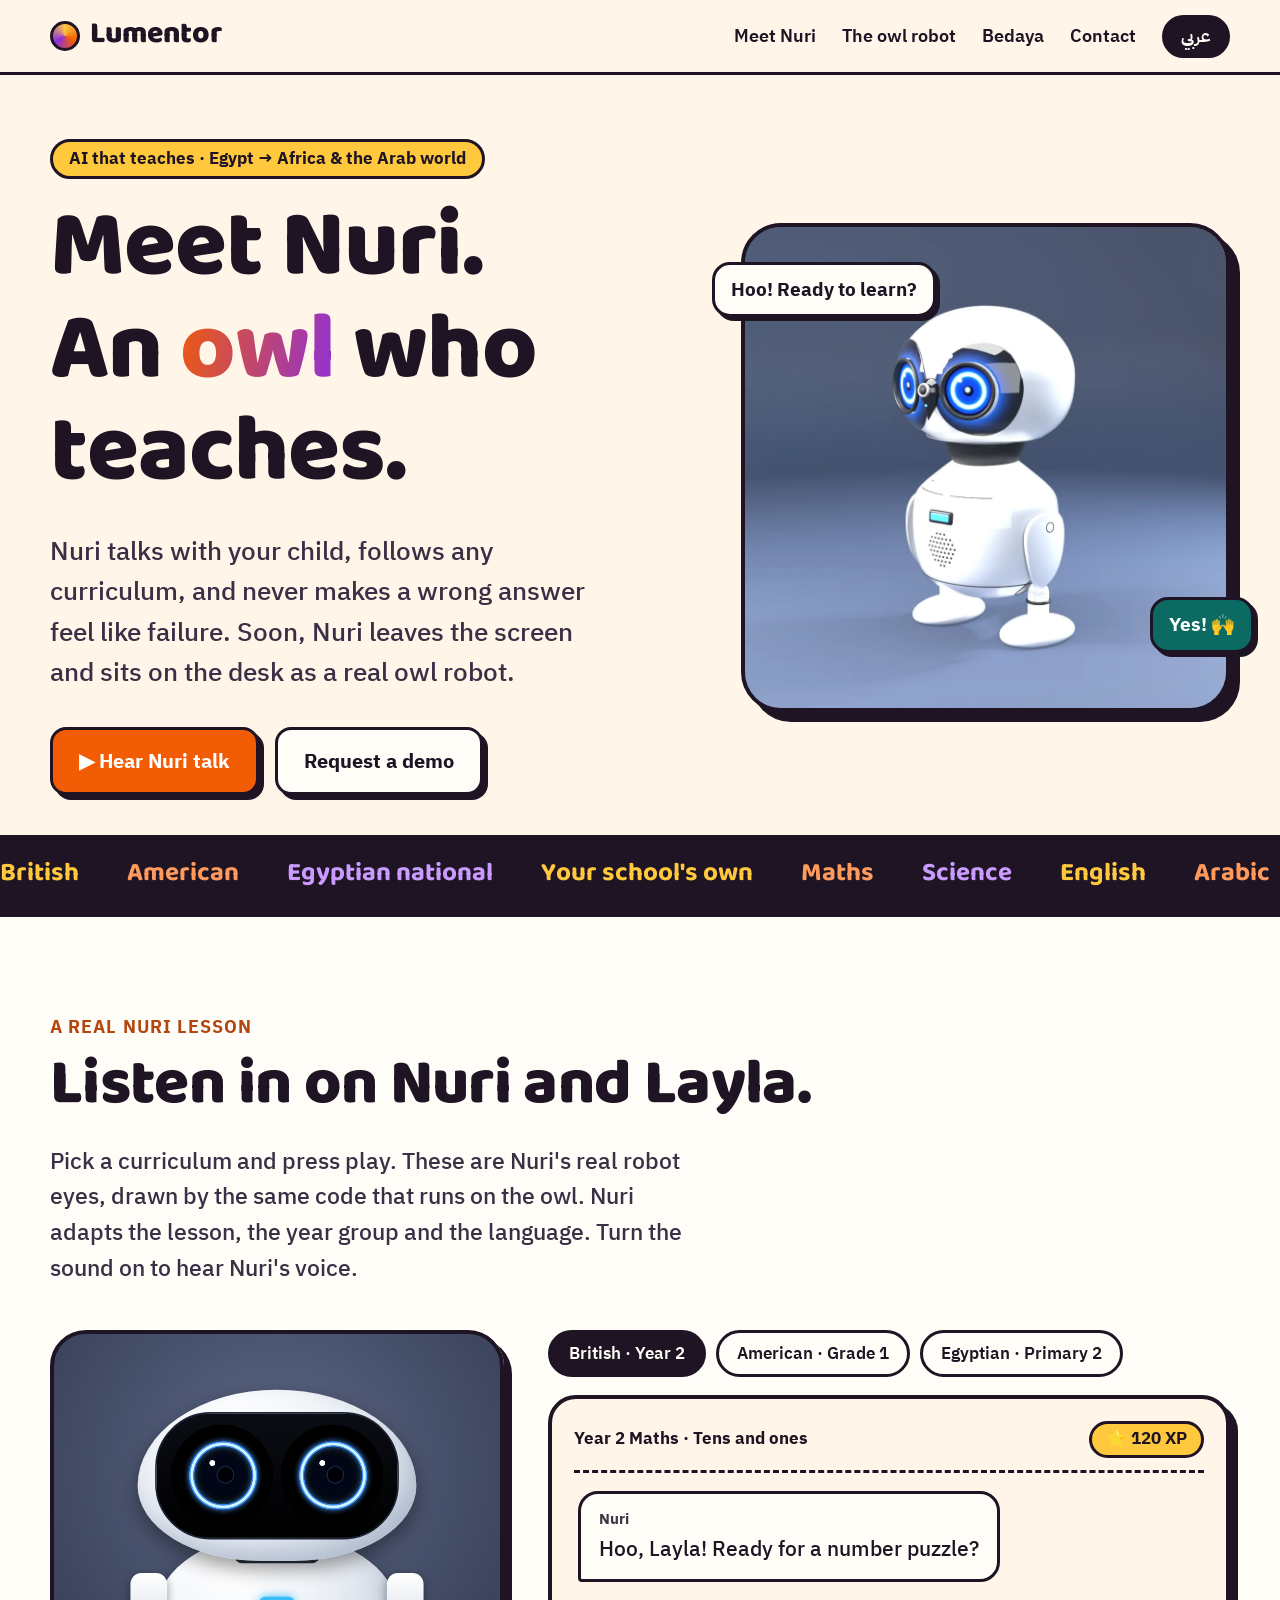
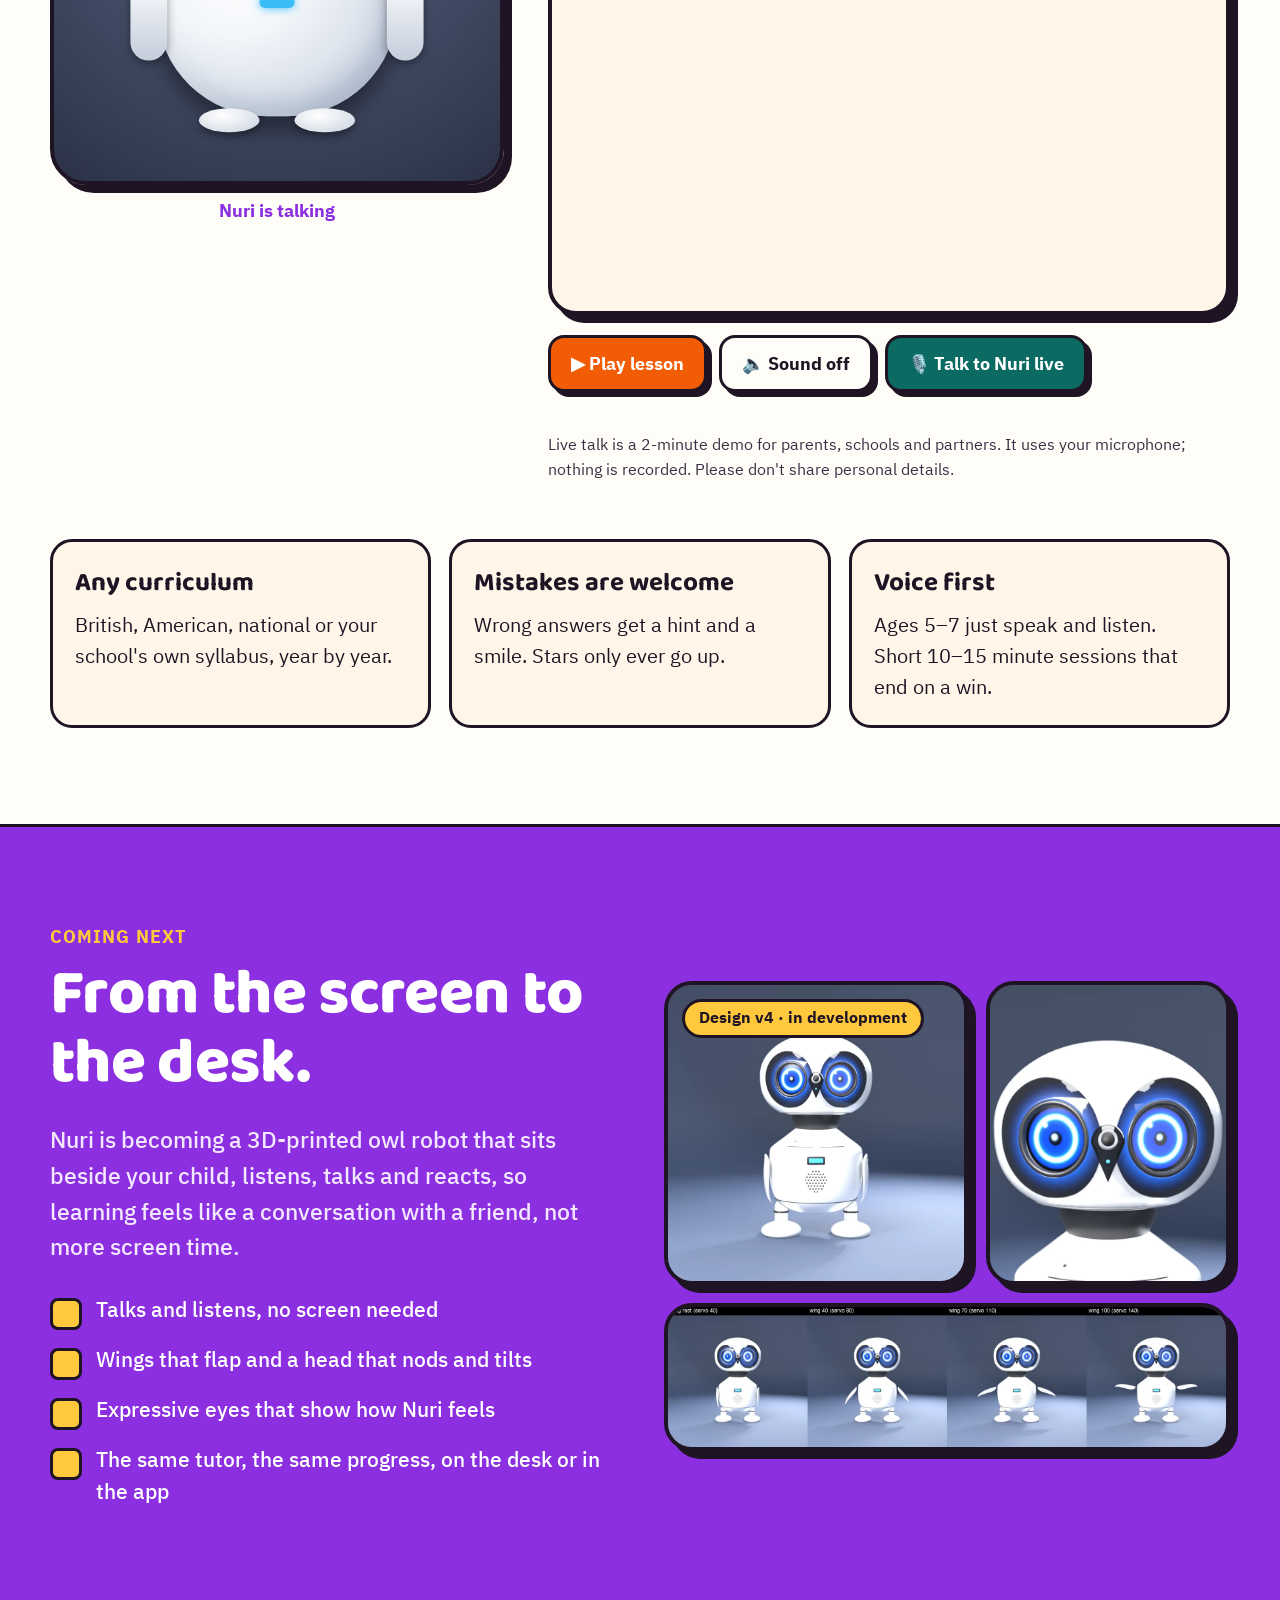
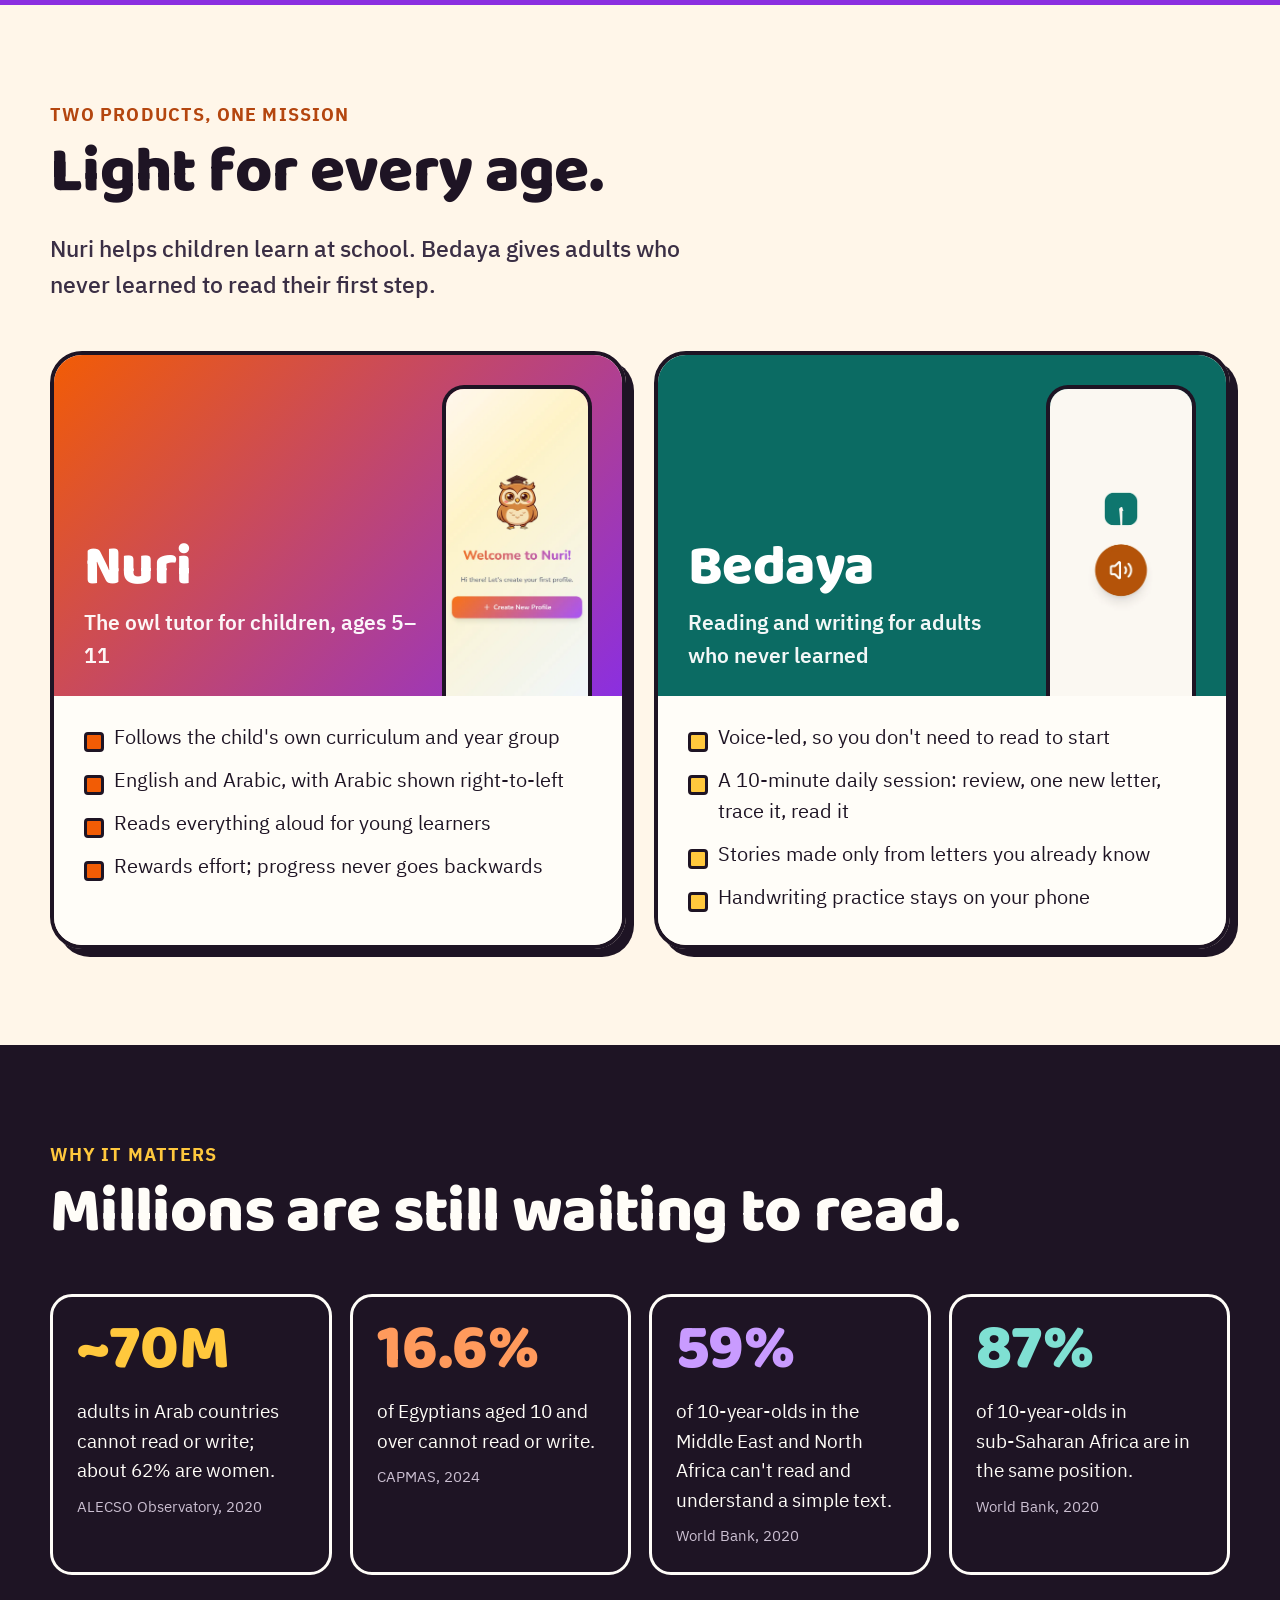
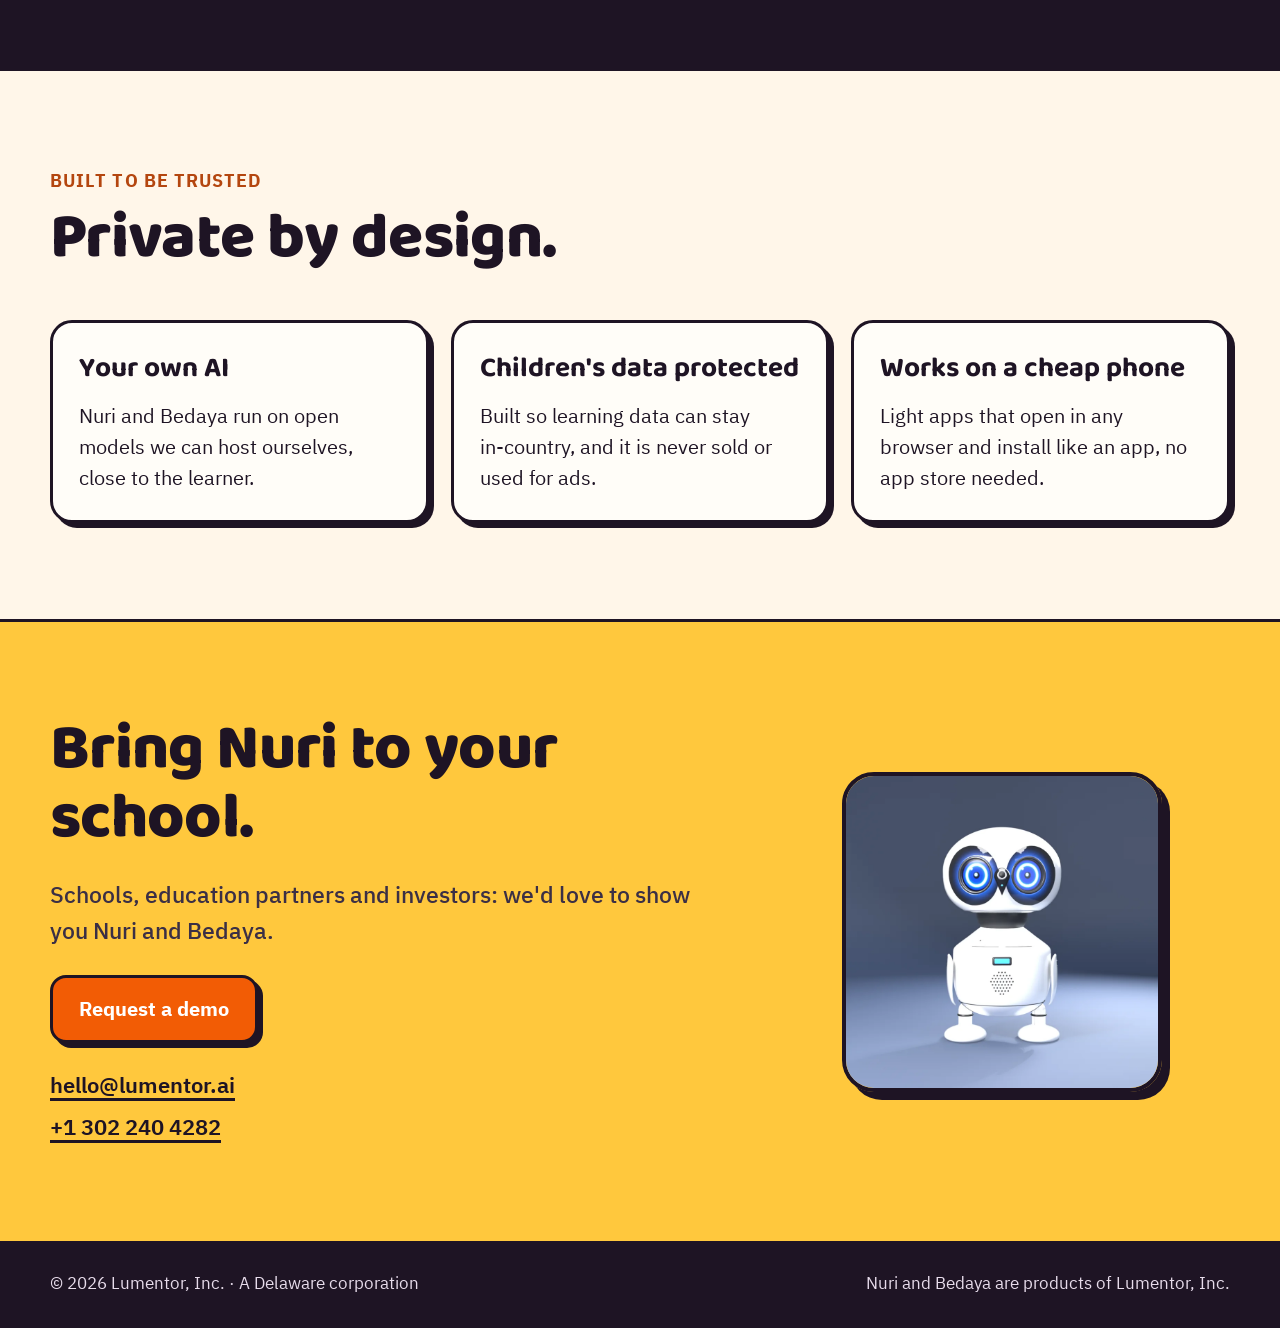
==== commit be474652: "Calmer eyes: glow follows Nuri's real voice, no strobe; steadier live talk Co-Authored-By: Claude Op" ====
--- a/index.html
+++ b/index.html
@@ -483,10 +483,11 @@
 let owl=null, body=null;
 try{ const cfg=JSON.parse(document.getElementById('owlcfg').textContent); const P=window.NuriOwlPreview;
   owl=new P.OwlRenderer($('eyeL'),$('eyeR'),cfg); body=new P.OwlBody({head:$('rhead'),wl:$('wl'),wr:$('wr'),fl:$('fl'),fr:$('fr')}); }catch(e){console.warn(e)}
+if(owl) owl.levelFn=()=> live ? (live.getOutputVolume ? live.getOutputVolume()*1.6 : 0.4) : clipLevel();
 function fit(){ const w=$('rwrap').clientWidth; $('rstage').style.transform=`scale(${w/560})`; }
 addEventListener('resize',fit); fit();
 new MutationObserver(()=>{const h=$('rhead'); const m=/translateY\(([-\d.]+)px\)/.exec(h.style.transform); const t=m?`translateY(${m[1]}px)`:''; if(h.style.transform!==t) h.style.transform=t;}).observe($('rhead'),{attributes:true,attributeFilter:['style']});
-function setOwl(m){ $('mood').textContent=MOODS[lang][m]||''; if(!owl) return; owl.setState(EYE[m]||'idle',1,250, m==='celebrating'?6000:0); if(GEST[m]) body.post(GEST[m]); }
+function setOwl(m){ $('mood').textContent=MOODS[lang][m]||''; if(!owl) return; owl.setState(EYE[m]||'idle',1,450, m==='celebrating'?6000:0); if(GEST[m]) body.post(GEST[m]); }
 function chips(){
   const c=$('chips'); c.innerHTML='';
   LESSONS[lang].forEach((l,i)=>{ const b=document.createElement('button'); b.className='chip'; b.textContent=l.label; b.setAttribute('aria-pressed',i===cur);
@@ -494,22 +495,25 @@
 }
 function reset(){ $('chat').innerHTML=''; xp=120; $('xp').textContent='⭐ '+xp+' XP'; $('lessonTitle').textContent=LESSONS[lang][cur].title; setOwl('idle'); }
 const aud=new Audio(); aud.preload='auto';
+let actx=null, an=null, buf=null;
+function setupAnalyser(){ try{ if(actx) { actx.resume(); return; } actx=new (window.AudioContext||window.webkitAudioContext)(); const src=actx.createMediaElementSource(aud); an=actx.createAnalyser(); an.fftSize=512; buf=new Uint8Array(an.fftSize); src.connect(an); an.connect(actx.destination); }catch(e){ an=null; } }
+function clipLevel(){ if(!an||aud.paused) return 0; an.getByteTimeDomainData(buf); let sum=0; for(let i=0;i<buf.length;i++){ const d=(buf[i]-128)/128; sum+=d*d; } return Math.min(1, Math.sqrt(sum/buf.length)*4); }
 function clip(path){ return new Promise(res=>{ if(!sound) return res(); let done=false; const fin=()=>{ if(!done){done=true; res();} };
   aud.onended=fin; aud.onerror=fin; aud.src=path; const pr=aud.play(); if(pr&&pr.catch) pr.catch(fin); setTimeout(fin,12000); }); }
 function stopAudio(){ try{ aud.pause(); }catch(e){} }
-function unlockAudio(){ try{ aud.muted=true; aud.src=`assets/voice/${lang}-${LESSONS[lang][cur].id}-0.mp3`; const p=aud.play(); const done=()=>{aud.pause(); aud.currentTime=0; aud.muted=false;}; if(p&&p.then) p.then(done).catch(()=>{aud.muted=false}); else done(); }catch(e){} }
+function unlockAudio(){ setupAnalyser(); try{ aud.muted=true; aud.src=`assets/voice/${lang}-${LESSONS[lang][cur].id}-0.mp3`; const p=aud.play(); const done=()=>{aud.pause(); aud.currentTime=0; aud.muted=false;}; if(p&&p.then) p.then(done).catch(()=>{aud.muted=false}); else done(); }catch(e){} }
 async function play(){
   const my=++run; stopAudio(); if(live) return; reset();
   const L=LESSONS[lang][cur], who={en:['Nuri','Layla, 7'],ar:['نوري','ليلى، ٧ سنوات']}[lang]; let k=0;
   for(const [s,mood,text,gain] of L.lines){
     if(my!==run) return;
     const chat=$('chat');
-    if(s==='n'){ setOwl('thinking'); const t=document.createElement('div'); t.className='typing'; t.innerHTML='<i></i><i></i><i></i>'; chat.appendChild(t); chat.scrollTop=chat.scrollHeight; await sleep(800); if(my!==run) return; t.remove(); setOwl(mood); }
+    if(s==='n'){ const t=document.createElement('div'); t.className='typing'; t.innerHTML='<i></i><i></i><i></i>'; chat.appendChild(t); chat.scrollTop=chat.scrollHeight; await sleep(800); if(my!==run) return; t.remove(); setOwl(mood); }
     else { setOwl('listening'); await sleep(900); }
     addMsg(s==='n'?'nuri':'kid', s==='n'?who[0]:who[1], text);
     if(gain){ xp+=gain; $('xp').textContent='⭐ '+xp+' XP'; $('xp').classList.add('pop'); setTimeout(()=>$('xp').classList.remove('pop'),300);
       const n=document.createElement('div'); n.className='msg note'; n.textContent= lang==='ar'?`+${gain} نجمة · النجوم تزيد ولا تنقص أبداً`:`+${gain} XP · stars only ever go up`; chat.appendChild(n); chat.scrollTop=chat.scrollHeight; }
-    if(s==='n'){ const path=`assets/voice/${lang}-${L.id}-${k++}.mp3`; if(sound){ if(owl) owl.setState('speaking',1,200); await clip(path); if(my!==run) return; if(owl) owl.setState(EYE[mood]||'idle',1,250); await sleep(300);} else await sleep(1600); }
+    if(s==='n'){ const path=`assets/voice/${lang}-${L.id}-${k++}.mp3`; if(sound){ if(owl) owl.setState('speaking',1,350); await clip(path); if(my!==run) return; if(owl) owl.setState(EYE[mood]||'idle',1,450); await sleep(300);} else await sleep(1600); }
     else await sleep(900);
   }
 }
@@ -522,7 +526,7 @@
 
 /* ---------- Live talk with Nuri (ElevenLabs voice agent) ---------- */
 const AGENT_ID='agent_9901m6qz4s8qe1dtkazyh063jwx5';
-let live=null, liveTimer=null;
+let live=null, liveTimer=null, modeT=null;
 function liveUI(on, statusEn, statusAr){
   $('talk').querySelector('.en').textContent= on?'■ End conversation':'🎙️ Talk to Nuri live';
   $('talk').querySelector('.ar').textContent= on?'■ إنهاء المحادثة':'🎙️ كلّم نوري مباشرة';
@@ -540,7 +544,7 @@
       agentId: AGENT_ID, connectionType:'webrtc',
       overrides:{ agent:{ language: lang } },
       onConnect:()=>{ liveUI(true,'Connected. Say hello! (2 minutes max)','متصل. قول أهلاً! (دقيقتان كحد أقصى)'); if(body) body.post({cue:'wing_flap',repeat:2}); },
-      onModeChange:({mode})=>{ if(!owl) return; if(mode==='speaking'){ owl.setState('speaking',1,150); $('mood').textContent=MOODS[lang].talking; } else { owl.setState('listening',1,150); $('mood').textContent=MOODS[lang].listening; } },
+      onModeChange:({mode})=>{ if(!owl) return; clearTimeout(modeT); if(mode==='speaking'){ if(owl.state!=='speaking'){ owl.setState('speaking',1,350); $('mood').textContent=MOODS[lang].talking; } } else { modeT=setTimeout(()=>{ owl.setState('listening',1,450); $('mood').textContent=MOODS[lang].listening; },700); } },
       onMessage:({source,message})=>{ if(!message) return; addMsg(source==='ai'?'nuri':'kid', source==='ai'?(lang==='ar'?'نوري':'Nuri'):(lang==='ar'?'أنت':'You'), message); },
       onDisconnect:()=>endLive(true),
       onError:(e)=>{ console.warn(e); }
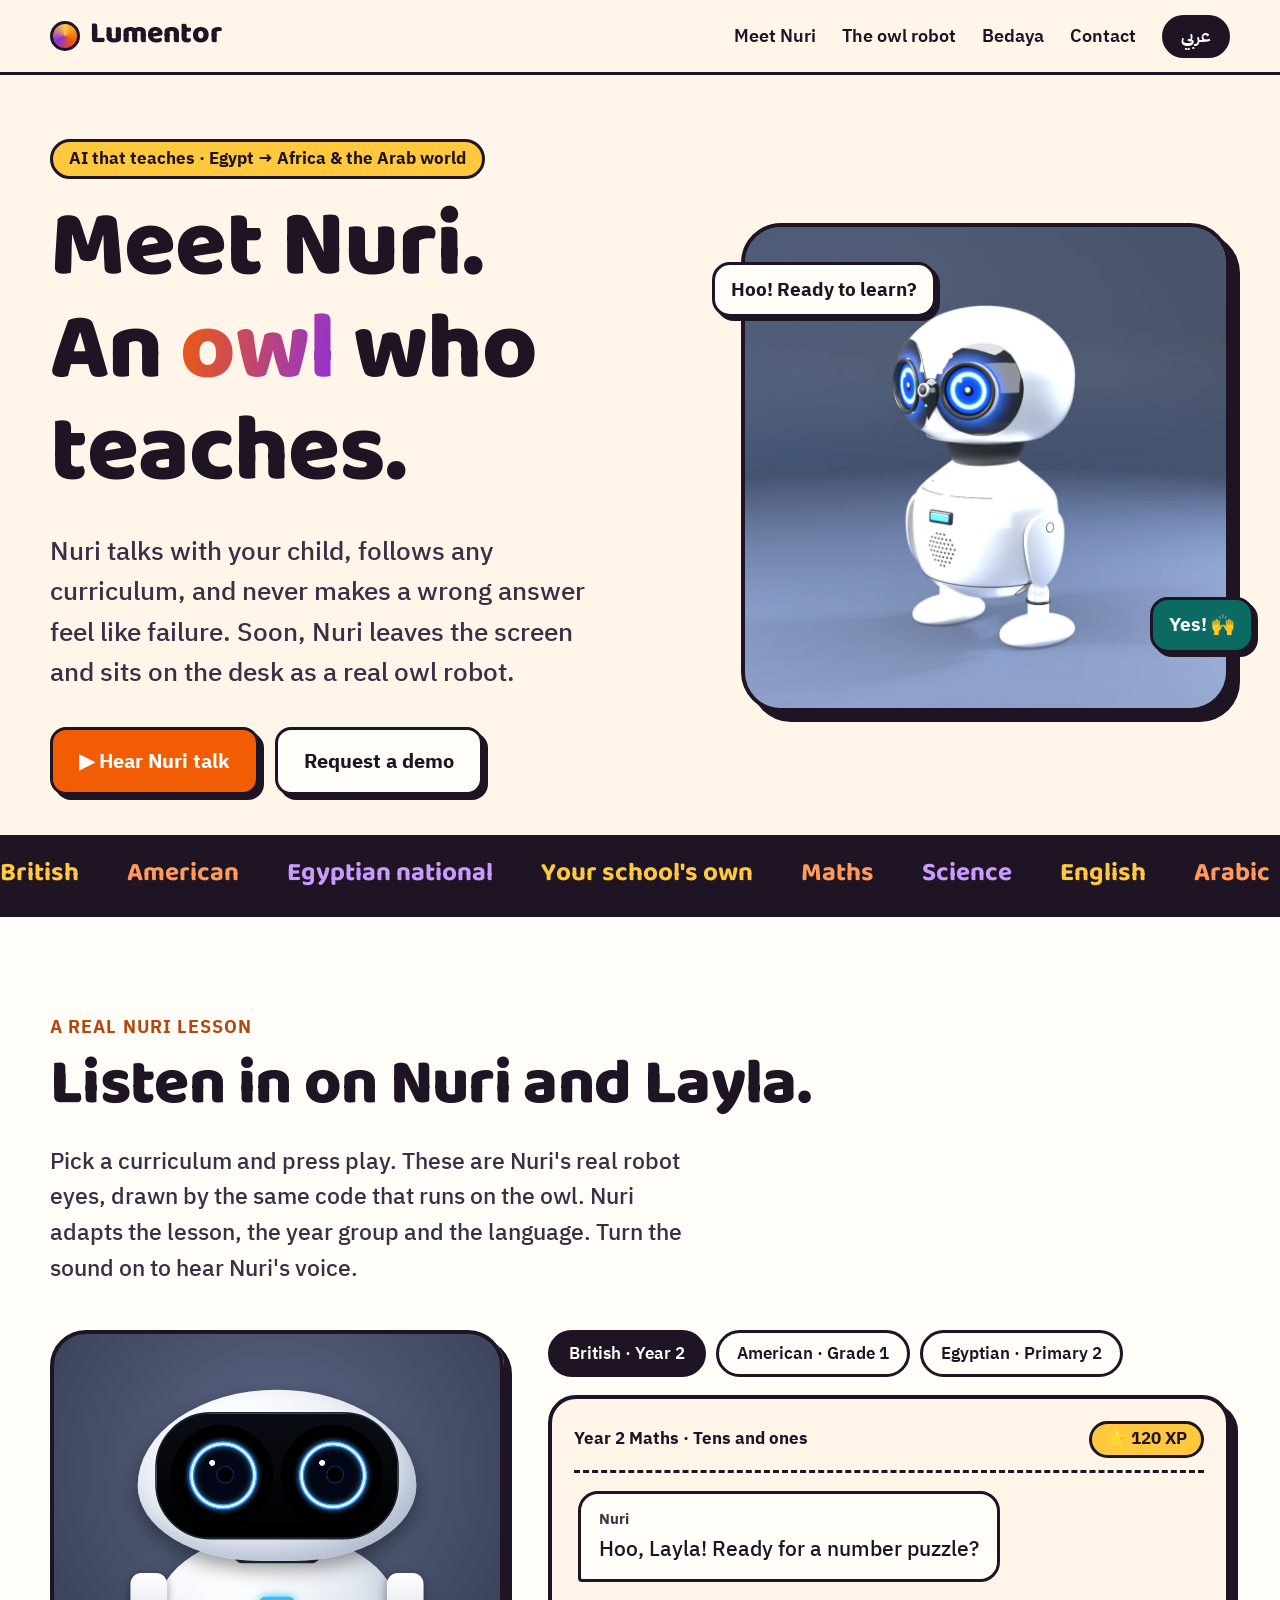
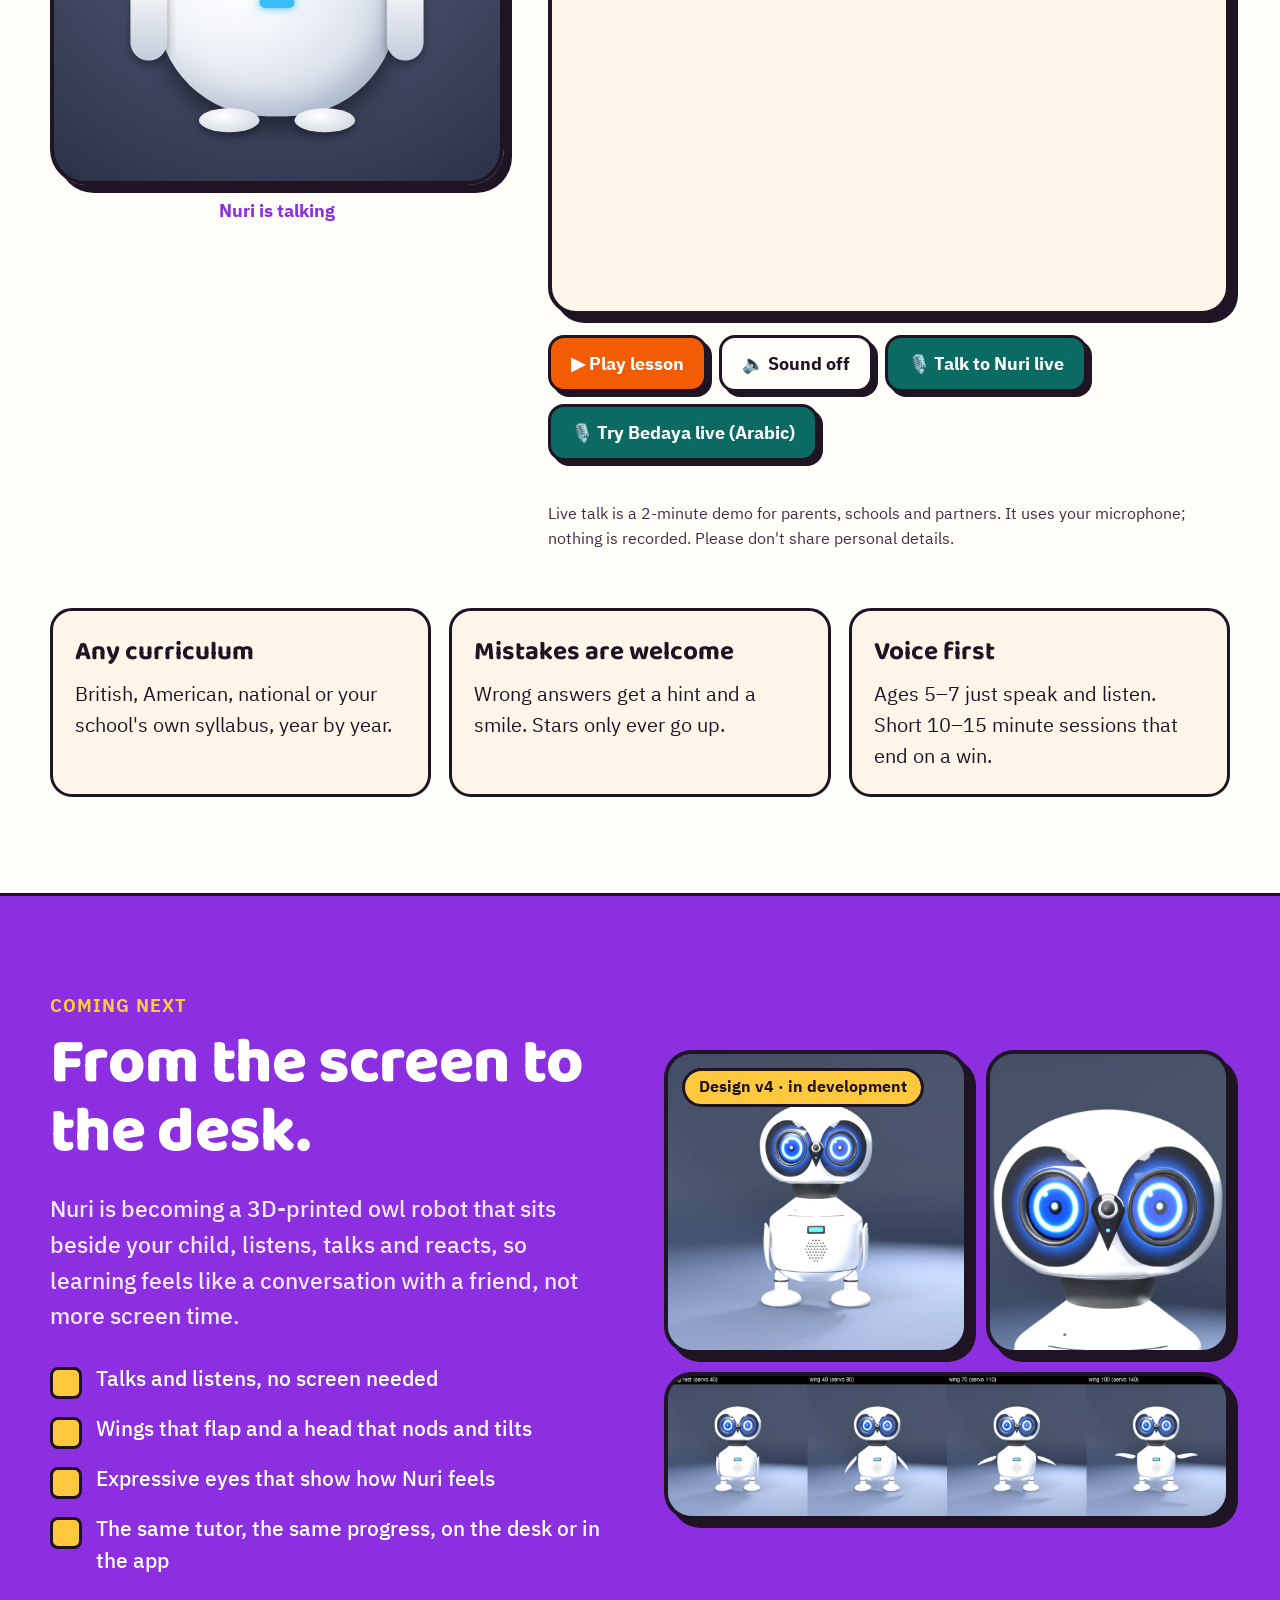
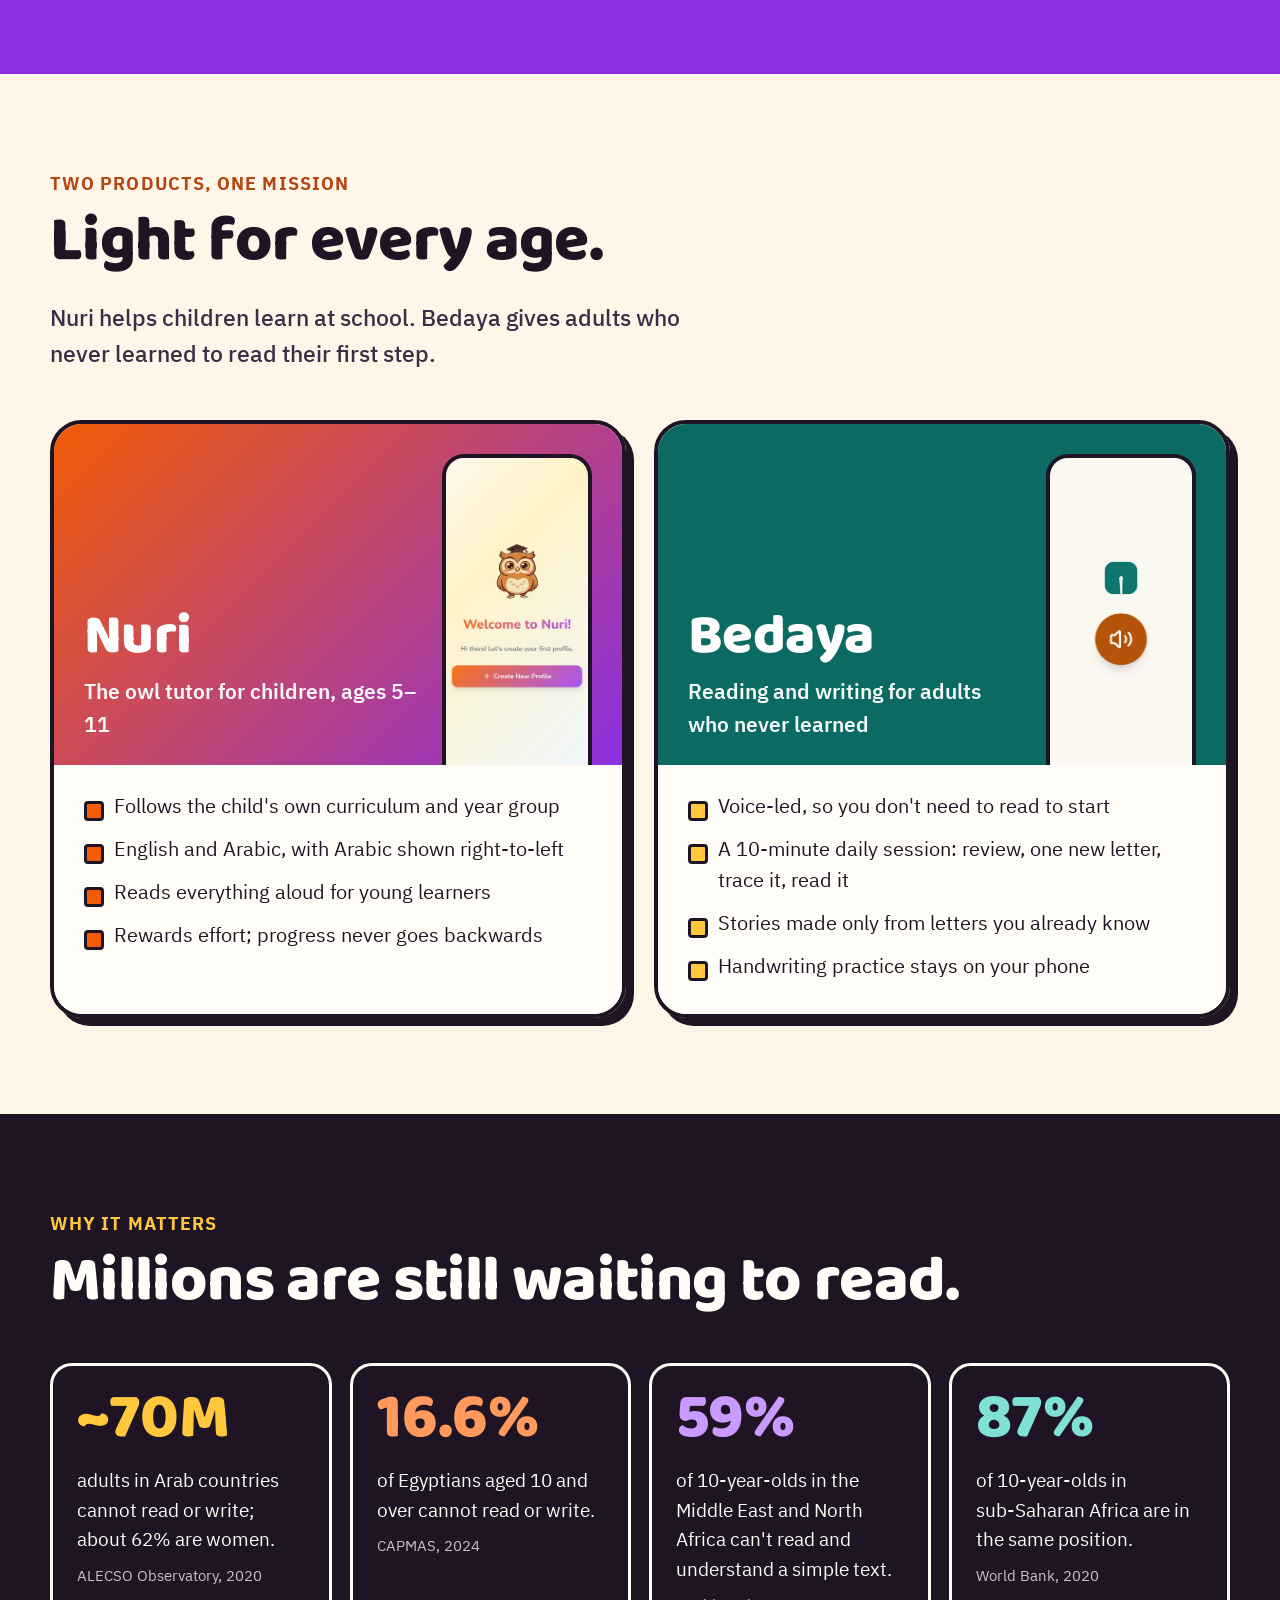
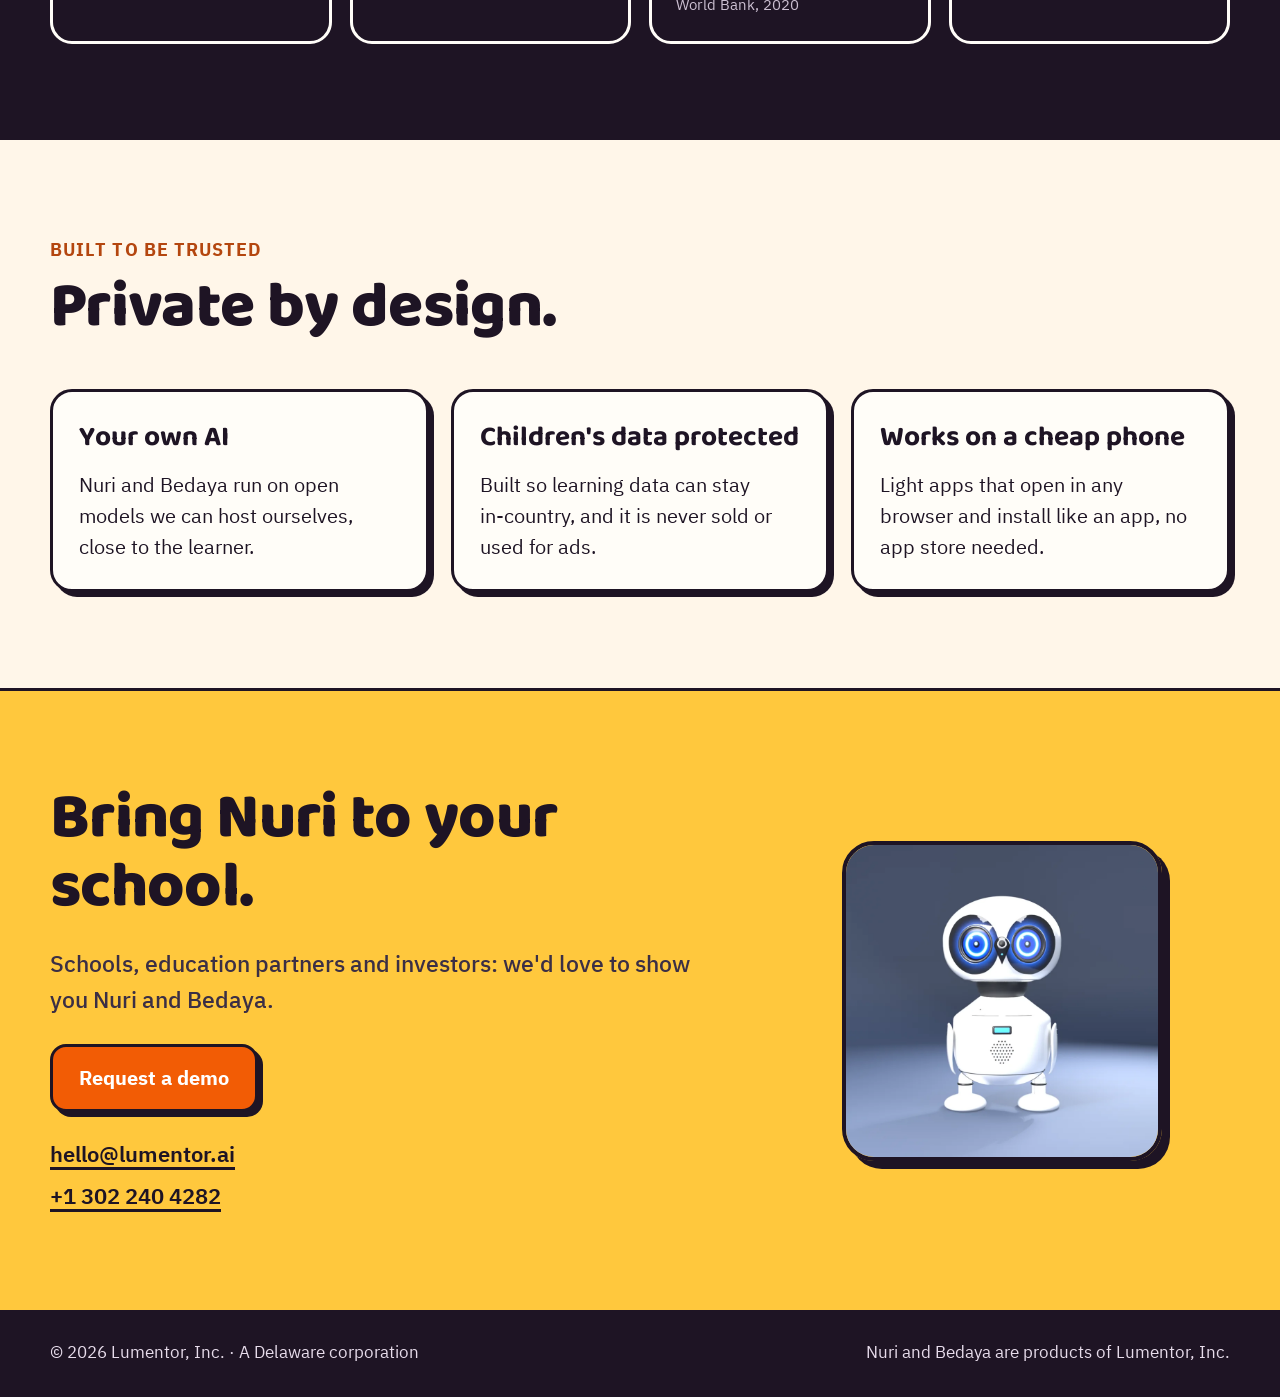
==== commit 1f90361c: "Live talk works: switch to websocket so the site origin is checked; add Bedaya live demo The WebRTC " ====
--- a/index.html
+++ b/index.html
@@ -279,6 +279,7 @@
           <button class="btn primary" id="play"><span class="en">▶ Play lesson</span><span class="ar">▶ شغّل الدرس</span></button>
           <button class="btn light" id="sound" aria-pressed="false"><span class="en">🔈 Sound off</span><span class="ar">🔈 الصوت مغلق</span></button>
           <button class="btn talk" id="talk"><span class="en">🎙️ Talk to Nuri live</span><span class="ar">🎙️ كلّم نوري مباشرة</span></button>
+          <button class="btn talk" id="talkB"><span class="en">🎙️ Try Bedaya live (Arabic)</span><span class="ar">🎙️ جرّب بداية مباشرة</span></button>
           <p id="liveStatus" style="font-size:17px;font-weight:600;color:var(--purple);flex-basis:100%;min-height:1em"><span class="en"></span><span class="ar"></span></p>
           <p style="font-size:16px;color:var(--ink2);flex-basis:100%"><span class="en">Live talk is a 2‑minute demo for parents, schools and partners. It uses your microphone; nothing is recorded. Please don't share personal details.</span><span class="ar">المحادثة المباشرة عرض مدته دقيقتان لأولياء الأمور والمدارس والشركاء. تستخدم الميكروفون ولا يتم تسجيل أي شيء. من فضلك لا تشارك بيانات شخصية.</span></p>
         </div>
@@ -503,10 +504,10 @@
 function stopAudio(){ try{ aud.pause(); }catch(e){} }
 function unlockAudio(){ setupAnalyser(); try{ aud.muted=true; aud.src=`assets/voice/${lang}-${LESSONS[lang][cur].id}-0.mp3`; const p=aud.play(); const done=()=>{aud.pause(); aud.currentTime=0; aud.muted=false;}; if(p&&p.then) p.then(done).catch(()=>{aud.muted=false}); else done(); }catch(e){} }
 async function play(){
-  const my=++run; stopAudio(); if(live) return; reset();
+  const my=++run; stopAudio(); if(live||liveWho) return; reset();
   const L=LESSONS[lang][cur], who={en:['Nuri','Layla, 7'],ar:['نوري','ليلى، ٧ سنوات']}[lang]; let k=0;
   for(const [s,mood,text,gain] of L.lines){
-    if(my!==run) return;
+    if(my!==run||liveWho) return;
     const chat=$('chat');
     if(s==='n'){ const t=document.createElement('div'); t.className='typing'; t.innerHTML='<i></i><i></i><i></i>'; chat.appendChild(t); chat.scrollTop=chat.scrollHeight; await sleep(800); if(my!==run) return; t.remove(); setOwl(mood); }
     else { setOwl('listening'); await sleep(900); }
@@ -524,46 +525,53 @@
   $('sound').querySelector('.ar').textContent= sound?'🔊 الصوت يعمل':'🔈 الصوت مغلق'; }
 $('sound').onclick=()=>{ sound=!sound; setSoundLabel(); if(sound){ unlockAudio(); setTimeout(play,400);} else stopAudio(); };
 
-/* ---------- Live talk with Nuri (ElevenLabs voice agent) ---------- */
-const AGENT_ID='agent_9901m6qz4s8qe1dtkazyh063jwx5';
-let live=null, liveTimer=null, modeT=null;
+/* ---------- Live talk (ElevenLabs voice agents): Nuri for children, Bedaya for adult literacy ---------- */
+const AGENTS={
+  nuri:{ id:'agent_9901m6qz4s8qe1dtkazyh063jwx5', btn:'talk', en:'Nuri', ar:'نوري', idleEn:'🎙️ Talk to Nuri live', idleAr:'🎙️ كلّم نوري مباشرة' },
+  bedaya:{ id:'agent_4101m6r4qm95e2h9nx2xa35nqzxr', btn:'talkB', en:'Bedaya', ar:'بداية', idleEn:'🎙️ Try Bedaya live (Arabic)', idleAr:'🎙️ جرّب بداية مباشرة', lang:'ar' }
+};
+let live=null, liveWho=null, liveTimer=null, modeT=null, sdk=null;
 function liveUI(on, statusEn, statusAr){
-  $('talk').querySelector('.en').textContent= on?'■ End conversation':'🎙️ Talk to Nuri live';
-  $('talk').querySelector('.ar').textContent= on?'■ إنهاء المحادثة':'🎙️ كلّم نوري مباشرة';
-  $('talk').classList.toggle('on',on);
+  for(const k in AGENTS){ const A=AGENTS[k], b=$(A.btn), mine= on && liveWho===k;
+    b.querySelector('.en').textContent= mine?'■ End conversation':A.idleEn;
+    b.querySelector('.ar').textContent= mine?'■ إنهاء المحادثة':A.idleAr;
+    b.classList.toggle('on',mine); b.disabled= on && !mine; }
   $('liveStatus').querySelector('.en').textContent=statusEn||''; $('liveStatus').querySelector('.ar').textContent=statusAr||'';
   ['play','sound'].forEach(id=>$(id).disabled=on); document.querySelectorAll('.chip').forEach(c=>c.disabled=on);
 }
-async function startLive(){
+async function startLive(who){
+  const A=AGENTS[who]; liveWho=who; const L=A.lang||lang;
   run++; stopAudio(); liveUI(true,'Connecting… allow the microphone.','جارٍ الاتصال… اسمح باستخدام الميكروفون.'); setOwl('thinking');
   try{
-    await navigator.mediaDevices.getUserMedia({audio:true});
-    const { Conversation } = await import('https://cdn.jsdelivr.net/npm/@elevenlabs/client@1.35.0/+esm');
-    $('chat').innerHTML=''; $('lessonTitle').textContent= lang==='ar'?'محادثة مباشرة مع نوري':'Live conversation with Nuri';
-    live = await Conversation.startSession({
-      agentId: AGENT_ID, connectionType:'webrtc',
-      overrides:{ agent:{ language: lang } },
-      onConnect:()=>{ liveUI(true,'Connected. Say hello! (2 minutes max)','متصل. قول أهلاً! (دقيقتان كحد أقصى)'); if(body) body.post({cue:'wing_flap',repeat:2}); },
+    const mic=await navigator.mediaDevices.getUserMedia({audio:true}); mic.getTracks().forEach(t=>t.stop());
+    if(!sdk) sdk = await import('https://cdn.jsdelivr.net/npm/@elevenlabs/client@1.35.0/+esm');
+    $('chat').innerHTML=''; $('lessonTitle').textContent= lang==='ar'?('محادثة مباشرة مع '+A.ar):('Live conversation with '+A.en);
+    let connected=false;
+    live = await sdk.Conversation.startSession({
+      agentId: A.id, connectionType:'websocket',
+      overrides:{ agent:{ language: L } },
+      onConnect:()=>{ connected=true; liveUI(true,'Connected. Say hello! (2 minutes max)','متصل. قول أهلاً! (دقيقتان كحد أقصى)'); if(body) body.post({cue:'wing_flap',repeat:2}); },
       onModeChange:({mode})=>{ if(!owl) return; clearTimeout(modeT); if(mode==='speaking'){ if(owl.state!=='speaking'){ owl.setState('speaking',1,350); $('mood').textContent=MOODS[lang].talking; } } else { modeT=setTimeout(()=>{ owl.setState('listening',1,450); $('mood').textContent=MOODS[lang].listening; },700); } },
-      onMessage:({source,message})=>{ if(!message) return; addMsg(source==='ai'?'nuri':'kid', source==='ai'?(lang==='ar'?'نوري':'Nuri'):(lang==='ar'?'أنت':'You'), message); },
-      onDisconnect:()=>endLive(true),
-      onError:(e)=>{ console.warn(e); }
+      onMessage:({source,message})=>{ message=(message||'').replace(/\[[^\]]{1,30}\]\s*/g,'').trim(); if(!message||message==='...') return; addMsg(source==='ai'?'nuri':'kid', source==='ai'?(lang==='ar'?A.ar:A.en):(lang==='ar'?'أنت':'You'), message); },
+      onDisconnect:(d)=>{ console.log('live ended',d); endLive(true, connected && d && d.reason==='error'); },
+      onError:(m,ctx)=>{ console.warn('live error',m,ctx); }
     });
     liveTimer=setTimeout(()=>endLive(), 125000);
   }catch(e){
     console.warn(e); live=null;
     const denied = e && (e.name==='NotAllowedError' || e.name==='SecurityError');
-    liveUI(false, denied?'Microphone blocked. Allow it in your browser settings and try again.':'Nuri is busy right now. Please try again in a minute.',
-                   denied?'الميكروفون مقفول. اسمح به من إعدادات المتصفح وحاول تاني.':'نوري مشغول دلوقتي. حاول تاني بعد دقيقة.');
-    setOwl('idle');
+    liveUI(false, denied?'Microphone blocked. Allow it in your browser settings and try again.':'Could not connect right now. Please try again in a minute.',
+                   denied?'الميكروفون مقفول. اسمح به من إعدادات المتصفح وحاول تاني.':'مقدرناش نتصل دلوقتي. حاول تاني بعد دقيقة.');
+    liveWho=null; setOwl('idle');
   }
 }
-async function endLive(fromServer){
-  clearTimeout(liveTimer); const c=live; live=null;
+async function endLive(fromServer, failed){
+  clearTimeout(liveTimer); clearTimeout(modeT); const c=live, A=AGENTS[liveWho]||AGENTS.nuri; live=null;
   if(c && !fromServer){ try{ await c.endSession(); }catch(e){} }
-  liveUI(false,'Thanks for talking with Nuri!','شكراً إنك كلّمت نوري!'); if(owl) owl.setState('celebrating',1,250,4000);
+  liveUI(false, failed?'The connection dropped. Please try again.':('Thanks for talking with '+A.en+'!'), failed?'الاتصال اتقطع. حاول تاني.':('شكراً إنك كلّمت '+A.ar+'!'));
+  liveWho=null; if(owl) owl.setState(failed?'idle':'celebrating',1,250,4000);
 }
-$('talk').onclick=()=>{ if(live) endLive(); else startLive(); };
+for(const k in AGENTS) $(AGENTS[k].btn).onclick=()=>{ if(live) endLive(); else if(!liveWho) startLive(k); };
 function setLang(l){ if(live) endLive(); lang=l; document.body.classList.toggle('ar',l==='ar'); document.documentElement.lang=l; document.documentElement.dir= l==='ar'?'rtl':'ltr';
   $('langBtn').textContent= l==='ar'?'English':'عربي'; cur=0; chips(); run++; reset(); if(started) play();
   try{localStorage.setItem('lumentor-lang',l)}catch(e){} }
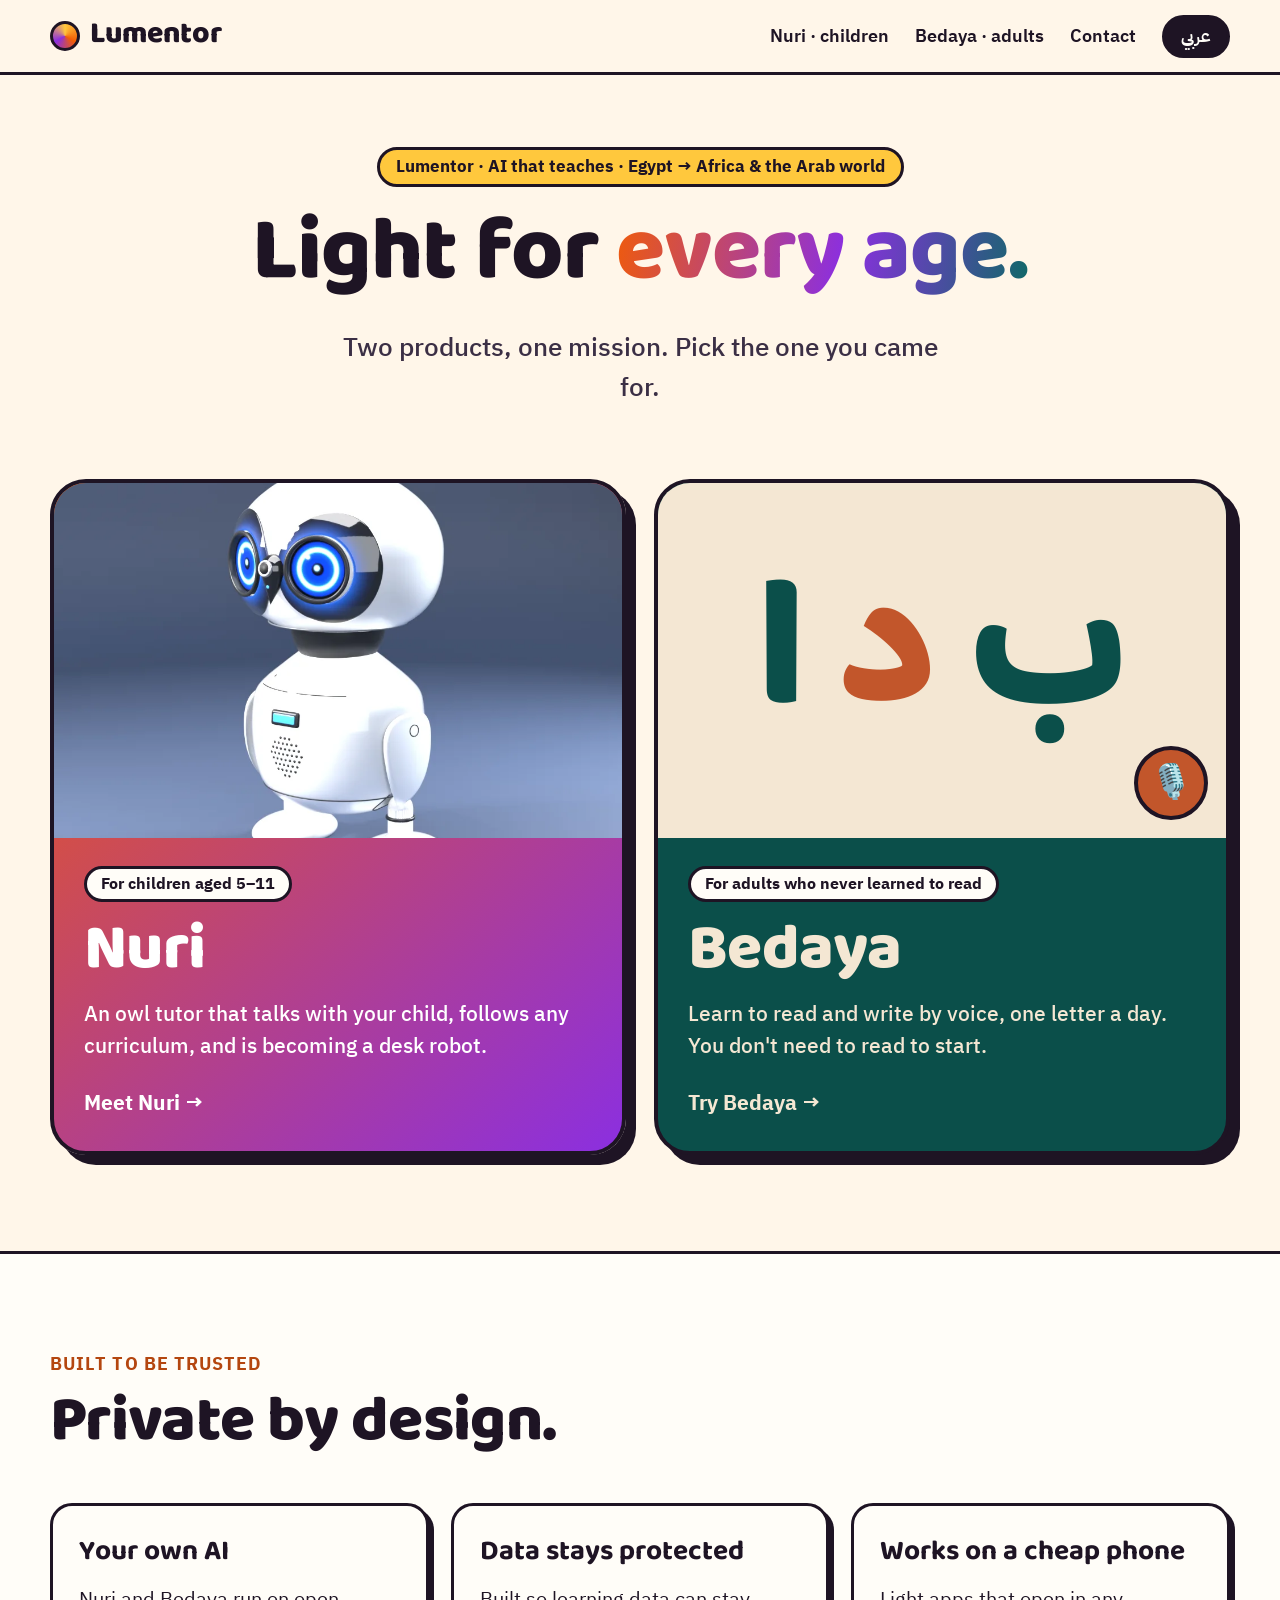
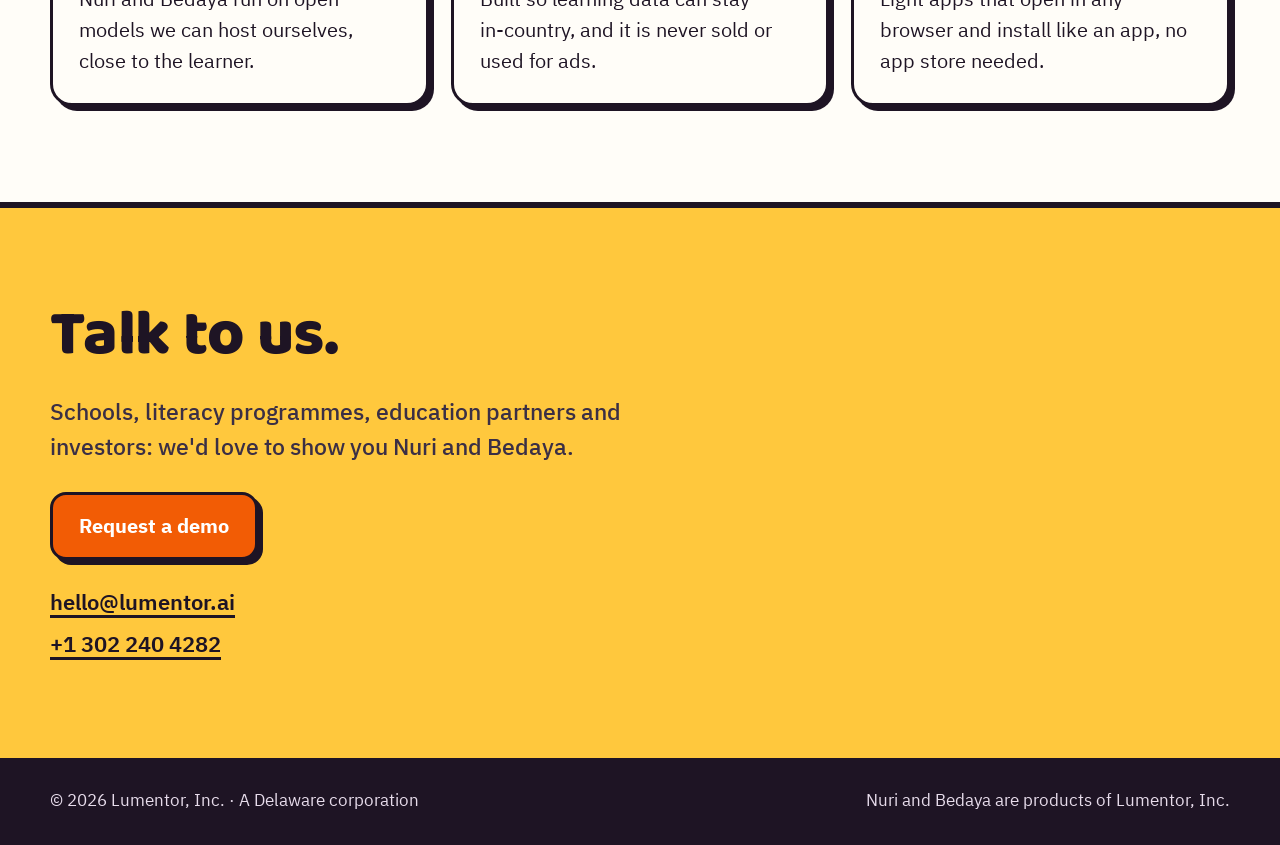
==== commit 624ca44f: "Split the site: Lumentor home, a Nuri page and a voice-first Bedaya page Home now offers two clear d" ====
--- a/index.html
+++ b/index.html
@@ -3,8 +3,8 @@
 <head>
 <meta charset="utf-8">
 <meta name="viewport" content="width=device-width, initial-scale=1">
-<title>Lumentor — Nuri the owl tutor and Bedaya literacy</title>
-<meta name="description" content="Lumentor builds AI that teaches. Nuri is an owl tutor that talks with children and follows any curriculum. Bedaya teaches adults to read and write.">
+<title>Lumentor — AI that teaches, for every age</title>
+<meta name="description" content="Lumentor builds AI that teaches. Nuri is an owl tutor for children. Bedaya teaches adults to read and write, by voice.">
 <meta property="og:title" content="Lumentor — the light that guides">
 <meta property="og:description" content="Nuri, the owl who teaches children. Bedaya, the first step to reading for adults.">
 <meta property="og:image" content="https://lumentor.ai/assets/robot-three_quarter.webp">
@@ -12,394 +12,104 @@
 <link rel="preconnect" href="https://fonts.googleapis.com">
 <link rel="preconnect" href="https://fonts.gstatic.com" crossorigin>
 <link href="https://fonts.googleapis.com/css2?family=Baloo+Bhaijaan+2:wght@600;700;800&family=IBM+Plex+Sans+Arabic:wght@400;500;600&display=swap" rel="stylesheet">
+<link rel="stylesheet" href="assets/site.css">
 <style>
-:root{
-  --cream:#FFF6E9; --paper:#FFFDF8; --ink:#1E1424; --ink2:#3B2F45;
-  --orange:#F25C05; --purple:#8B2FE0; --teal:#0B6B63; --rust:#B4460F;
-  --sun:#FFC83D; --line:#1E1424;
-  --r:22px;
-}
-*{box-sizing:border-box;margin:0;padding:0}
-html{scroll-behavior:smooth}
-body{font-family:"IBM Plex Sans Arabic",system-ui,sans-serif;background:var(--cream);color:var(--ink);font-size:20px;line-height:1.55;-webkit-font-smoothing:antialiased}
-h1,h2,h3,.display{font-family:"Baloo Bhaijaan 2",system-ui,sans-serif;line-height:1.08;letter-spacing:-.01em}
-a{color:inherit}
-img{max-width:100%;display:block}
-.wrap{width:min(1180px,100% - 40px);margin-inline:auto}
-body.ar .en,body:not(.ar) .ar{display:none!important}
-
-/* nav */
-nav{position:sticky;top:0;z-index:20;background:rgba(255,246,233,.92);backdrop-filter:blur(8px);border-bottom:3px solid var(--line)}
-nav .wrap{display:flex;align-items:center;justify-content:space-between;height:72px}
-.brand{display:flex;align-items:center;gap:10px;font-family:"Baloo Bhaijaan 2";font-weight:800;font-size:30px;text-decoration:none}
-.brand .dot{width:30px;height:30px;border-radius:50%;background:conic-gradient(var(--sun),var(--orange),var(--purple),var(--sun));border:3px solid var(--line)}
-.navlinks{display:flex;gap:26px;align-items:center;font-weight:600;font-size:18px}
-.navlinks a{text-decoration:none}
-.navlinks a:hover{text-decoration:underline;text-underline-offset:6px;text-decoration-thickness:3px}
-.lang{-webkit-appearance:none;border:3px solid var(--line);background:var(--ink);color:var(--paper);font:700 17px "IBM Plex Sans Arabic";padding:6px 16px;border-radius:99px;cursor:pointer}
-@media(max-width:820px){.navlinks a{display:none}}
-
-/* buttons */
-.btn{display:inline-flex;align-items:center;gap:10px;font:700 20px "IBM Plex Sans Arabic";padding:16px 26px;border-radius:16px;border:3px solid var(--line);text-decoration:none;cursor:pointer;box-shadow:5px 5px 0 var(--line);transition:transform .12s,box-shadow .12s}
-.btn:hover{transform:translate(-2px,-2px);box-shadow:7px 7px 0 var(--line)}
-.btn:active{transform:translate(3px,3px);box-shadow:2px 2px 0 var(--line)}
-.btn.primary{background:var(--orange);color:#fff}
-.btn.light{background:var(--paper);color:var(--ink)}
-.btn.talk{background:var(--teal);color:#fff}
-.btn.talk.on{background:var(--ink)}
-.btn:disabled{opacity:.45;cursor:not-allowed}
-
-/* hero */
-.hero{padding:64px 0 40px;overflow:hidden}
-.hero .wrap{display:grid;grid-template-columns:1.15fr .85fr;gap:30px;align-items:center}
-.kicker{display:inline-block;background:var(--sun);border:3px solid var(--line);border-radius:99px;padding:4px 16px;font-weight:700;font-size:17px;margin-bottom:22px}
-.hero h1{font-size:clamp(52px,7.4vw,104px);font-weight:800}
-.hero h1 .hl{background:linear-gradient(100deg,var(--orange),var(--purple));-webkit-background-clip:text;background-clip:text;color:transparent}
-.hero p.lead{font-size:clamp(21px,2.1vw,26px);margin:24px 0 34px;max-width:34ch;color:var(--ink2);font-weight:500}
-.cta{display:flex;gap:16px;flex-wrap:wrap}
-.owlstage{position:relative;aspect-ratio:1;max-width:520px;justify-self:center;width:100%}
-.owlstage .disc{position:absolute;inset:6%;border-radius:50%;background:var(--sun);border:4px solid var(--line)}
-.owlstage .ring{position:absolute;inset:0;border-radius:50%;border:4px dashed var(--line);animation:spin 40s linear infinite}
-.owlstage img{position:absolute;inset:8%;width:84%;animation:bob 3.2s ease-in-out infinite;filter:drop-shadow(0 14px 0 rgba(30,20,36,.18))}
-.bubble{position:absolute;background:var(--paper);border:3px solid var(--line);border-radius:18px;padding:10px 16px;font-weight:700;font-size:19px;box-shadow:4px 4px 0 var(--line)}
-.bubble.b1{top:6%;inset-inline-start:-4%}
-.bubble.b2{bottom:10%;inset-inline-end:-4%;background:var(--teal);color:#fff}
-@keyframes bob{50%{transform:translateY(-14px)}}
-@keyframes spin{to{transform:rotate(360deg)}}
-@media(max-width:900px){.hero .wrap{grid-template-columns:1fr}.owlstage{max-width:380px}}
-
-/* robot hero */
-.robohero{position:relative;max-width:520px;width:100%;justify-self:center}
-.robohero .frame{border:4px solid var(--line);border-radius:40px;overflow:hidden;box-shadow:10px 10px 0 var(--line);background:#4c5673}
-.robohero .frame img{width:100%}
-.robohero .bubble.b1{top:8%;inset-inline-start:-6%}
-.robohero .bubble.b2{bottom:12%;inset-inline-end:-5%}
-/* live robot owl (eyes run the same renderer as the hardware) */
-.robo{padding:0!important;background:radial-gradient(circle at 50% 30%,#5d6886,#2b3247)!important;overflow:hidden}
-.rwrap{position:relative;width:100%;aspect-ratio:1}
-.rstage{position:absolute;left:0;top:0;width:560px;height:560px;transform-origin:0 0}
-.r-egg{position:absolute;top:250px;left:130px;width:300px;height:230px;background:radial-gradient(ellipse at 32% 22%,#fff 0%,#f3f6fa 30%,#d6dde8 70%,#aeb9ca 100%);border-radius:50% 50% 46% 46%/42% 42% 58% 58%;box-shadow:inset -14px -18px 30px #7f90ab66,inset 10px 10px 24px #ffffffaa,0 14px 30px #0007}
-.r-head{position:absolute;top:70px;left:105px;width:350px;height:215px;display:flex;align-items:center;justify-content:center;gap:12px;background:radial-gradient(ellipse at 35% 20%,#fff,#e4e9f1 60%,#b8c2d3);border-radius:50% 50% 44% 44%/56% 56% 44% 44%;box-shadow:inset -12px -16px 26px #7f90ab55,0 10px 24px #0006;transform-origin:50% 100%;z-index:3}
-.r-visor{display:flex;gap:10px;padding:14px 18px;background:linear-gradient(#0a0d14,#000);border-radius:70px;border:2px solid #1b2433}
-.r-visor canvas{width:128px;height:128px;border-radius:50%;background:#000;display:block}
-.r-neck{position:absolute;top:262px;left:225px;width:110px;height:26px;border-radius:12px;background:#2a2f3a;z-index:2}
-.r-pill{position:absolute;top:330px;left:258px;width:44px;height:14px;border-radius:7px;background:#38bdf8;box-shadow:0 0 12px #38bdf8;z-index:2}
-.r-wing{position:absolute;top:300px;width:46px;height:110px;background:linear-gradient(#ffffff,#c4cddb);border-radius:30px 30px 50px 50px;box-shadow:0 4px 12px #0006;z-index:1}
-.r-wl{left:96px;transform-origin:90% 8%}.r-wr{left:418px;transform-origin:10% 8%}
-.r-foot{position:absolute;top:470px;width:76px;height:30px;background:radial-gradient(ellipse at 40% 30%,#fff,#c9d1de);border-radius:50%;box-shadow:0 6px 10px #0005;z-index:1}
-.r-fl{left:182px}.r-fr{left:302px}
-/* robot gallery */
-.gal{display:grid;grid-template-columns:1.25fr 1fr;gap:18px}
-.gal figure{border:4px solid var(--line);border-radius:28px;overflow:hidden;box-shadow:8px 8px 0 var(--line);background:#4c5673;position:relative}
-.gal figure.wide{grid-column:1/-1}
-.gal img{width:100%;height:100%;object-fit:cover}
-.gal .tag{position:absolute;top:14px;inset-inline-start:14px;background:var(--sun);color:var(--ink);border:3px solid var(--line);border-radius:99px;padding:4px 14px;font-weight:700;font-size:16px}
-/* marquee band */
-.band{background:var(--ink);color:var(--paper);border-block:3px solid var(--line);overflow:hidden;white-space:nowrap}
-.band .track{display:inline-flex;gap:48px;padding:16px 0;animation:marq 34s linear infinite;font-family:"Baloo Bhaijaan 2";font-weight:700;font-size:26px}
-.band .track span:nth-child(3n+1){color:var(--sun)}
-.band .track span:nth-child(3n+2){color:#FF9A5C}
-.band .track span:nth-child(3n){color:#C99BFF}
-@keyframes marq{to{transform:translateX(-50%)}}
-body.ar .band .track{animation-direction:reverse}
-
-/* sections */
-section{padding:96px 0}
-.eyebrow{font-weight:700;font-size:18px;letter-spacing:.06em;text-transform:uppercase;color:var(--rust);margin-bottom:12px}
-body.ar .eyebrow{letter-spacing:0}
-h2{font-size:clamp(40px,5vw,68px);font-weight:800;margin-bottom:22px}
-.sub{font-size:23px;color:var(--ink2);max-width:46ch;font-weight:500}
-
-/* demo */
-#demo{background:var(--paper);border-block:3px solid var(--line)}
-.demo{display:grid;grid-template-columns:.8fr 1.2fr;gap:44px;align-items:start;margin-top:44px}
-.demo-owl{position:sticky;top:100px;text-align:center}
-.demo-owl .frame{background:var(--cream);border:4px solid var(--line);border-radius:36px;padding:26px;box-shadow:8px 8px 0 var(--line)}
-.demo-owl img{width:100%;max-width:300px;margin:auto;transition:transform .25s}
-.demo-owl .mood{margin-top:12px;font-weight:700;font-size:18px;color:var(--purple)}
-.chips{display:flex;flex-wrap:wrap;gap:10px;margin-bottom:18px}
-.chip{-webkit-appearance:none;border:3px solid var(--line);background:var(--paper);color:var(--ink);border-radius:99px;padding:8px 18px;font:600 17px "IBM Plex Sans Arabic";cursor:pointer}
-.chip[aria-pressed=true]{background:var(--ink);color:var(--paper)}
-.chatbox{background:var(--cream);border:4px solid var(--line);border-radius:28px;padding:22px;min-height:520px;display:flex;flex-direction:column;gap:14px;box-shadow:8px 8px 0 var(--line)}
-.chathead{display:flex;justify-content:space-between;align-items:center;gap:10px;flex-wrap:wrap;font-weight:700;font-size:17px;border-bottom:3px dashed var(--line);padding-bottom:12px}
-.xp{background:var(--sun);border:3px solid var(--line);border-radius:99px;padding:2px 14px;transition:transform .3s}
-.xp.pop{transform:scale(1.25)}
-.msg{max-width:86%;padding:14px 18px;border:3px solid var(--line);border-radius:20px;font-size:21px;font-weight:500;opacity:0;transform:translateY(10px);animation:in .35s forwards}
-.msg.nuri{background:var(--paper);align-self:flex-start;border-end-start-radius:4px}
-.msg.kid{background:var(--teal);color:#fff;align-self:flex-end;border-end-end-radius:4px}
-.msg .who{display:block;font-size:15px;font-weight:700;opacity:.85;margin-bottom:2px}
-.msg.note{align-self:center;background:transparent;border:0;font-size:16px;color:var(--ink2);font-weight:600;padding:2px}
-.typing{align-self:flex-start;display:flex;gap:6px;padding:16px 18px;border:3px solid var(--line);border-radius:20px;background:var(--paper)}
-.typing i{width:9px;height:9px;border-radius:50%;background:var(--ink);animation:blink 1s infinite}
-.typing i:nth-child(2){animation-delay:.15s}.typing i:nth-child(3){animation-delay:.3s}
-@keyframes in{to{opacity:1;transform:none}}
-@keyframes blink{50%{opacity:.2}}
-.democtl{display:flex;gap:12px;margin-top:20px;flex-wrap:wrap}
-.democtl .btn{font-size:18px;padding:12px 20px}
-.points{display:grid;grid-template-columns:repeat(3,1fr);gap:18px;margin-top:56px}
-.point{background:var(--cream);border:3px solid var(--line);border-radius:var(--r);padding:22px}
-.point b{display:block;font-family:"Baloo Bhaijaan 2";font-size:26px;margin-bottom:6px}
-@media(max-width:900px){.demo{grid-template-columns:1fr;gap:20px}.demo-owl{position:static}.demo-owl .frame{width:72%;margin:auto}.points{grid-template-columns:1fr}.chatbox{min-height:0;height:380px}}
-#chat{overflow-y:auto;scroll-behavior:smooth;flex:1;padding:4px}
-.chatbox{max-height:620px}
-
-/* robot */
-#robot{background:var(--purple);color:#fff}
-#robot .sub{color:#F3E6FF}
-#robot .eyebrow{color:var(--sun)}
-.robot{display:grid;grid-template-columns:1fr 1fr;gap:48px;align-items:center}
-.desk{position:relative;aspect-ratio:4/3;background:#6C1FB8;border:4px solid var(--line);border-radius:36px;overflow:hidden;box-shadow:10px 10px 0 var(--line)}
-.desk .lamp{position:absolute;inset-inline-start:50%;top:-30%;width:120%;height:120%;transform:translateX(-50%);background:radial-gradient(closest-side,rgba(255,200,61,.55),transparent);}
-body.ar .desk .lamp{transform:translateX(50%)}
-.desk .table{position:absolute;bottom:0;left:0;right:0;height:26%;background:var(--rust);border-top:4px solid var(--line)}
-.desk img{position:absolute;bottom:18%;left:50%;width:46%;transform:translateX(-50%);animation:bob 3.6s ease-in-out infinite}
-.desk .tag{position:absolute;top:16px;inset-inline-start:16px;background:var(--sun);color:var(--ink);border:3px solid var(--line);border-radius:99px;padding:4px 14px;font-weight:700;font-size:16px}
-.ticks{list-style:none;margin-top:28px;display:grid;gap:14px}
-.ticks li{display:flex;gap:14px;align-items:flex-start;font-size:21px;font-weight:500}
-.ticks li::before{content:"";flex:0 0 26px;height:26px;margin-top:4px;border-radius:8px;background:var(--sun);border:3px solid var(--line)}
-@media(max-width:900px){.robot{grid-template-columns:1fr}}
-
-/* products */
-.cards{display:grid;grid-template-columns:1fr 1fr;gap:28px;margin-top:48px}
-.card{border:4px solid var(--line);border-radius:32px;overflow:hidden;box-shadow:8px 8px 0 var(--line);display:flex;flex-direction:column}
-.card .top{padding:30px 30px 0;display:flex;gap:22px;align-items:flex-end;min-height:250px}
-.card.n .top{background:linear-gradient(135deg,var(--orange),var(--purple));color:#fff}
-.card.b .top{background:var(--teal);color:#fff}
-.card .top h3{font-size:56px;font-weight:800}
-.card .top p{font-size:21px;font-weight:600;margin:6px 0 24px;opacity:.95}
-.card .shot{flex:0 0 150px;align-self:flex-end;border:4px solid var(--line);border-bottom:0;border-radius:22px 22px 0 0;overflow:hidden;background:#fff}
-.card .body{background:var(--paper);padding:26px 30px 32px;flex:1}
-.card ul{list-style:none;display:grid;gap:12px}
-.card li{padding-inline-start:30px;position:relative;font-size:20px}
-.card li::before{content:"";position:absolute;inset-inline-start:0;top:10px;width:14px;height:14px;border-radius:4px;border:3px solid var(--line)}
-.card.n li::before{background:var(--orange)}
-.card.b li::before{background:var(--sun)}
-@media(max-width:900px){.cards{grid-template-columns:1fr}.card .shot{flex-basis:110px}.card .top h3{font-size:44px}}
-
-/* stats */
-#why{background:var(--ink);color:var(--paper)}
-#why .sub{color:#E7DCEB}
-#why .eyebrow{color:var(--sun)}
-.stats{display:grid;grid-template-columns:repeat(4,1fr);gap:18px;margin-top:44px}
-.stat{border:3px solid var(--paper);border-radius:var(--r);padding:24px}
-.stat .num{font-family:"Baloo Bhaijaan 2";font-weight:800;font-size:clamp(48px,5vw,72px);line-height:1;color:var(--sun)}
-.stat:nth-child(2) .num{color:#FF9A5C}.stat:nth-child(3) .num{color:#C99BFF}.stat:nth-child(4) .num{color:#7FE0D3}
-.stat p{margin-top:12px;font-size:19px}
-.stat small{display:block;margin-top:10px;font-size:15px;color:#CBBFD1}
-@media(max-width:900px){.stats{grid-template-columns:1fr 1fr}}
-@media(max-width:560px){.stats{grid-template-columns:1fr}}
-
-/* privacy */
-.priv{display:grid;grid-template-columns:repeat(3,1fr);gap:22px;margin-top:44px}
-.priv div{background:var(--paper);border:3px solid var(--line);border-radius:var(--r);padding:26px;box-shadow:5px 5px 0 var(--line)}
-.priv b{display:block;font-family:"Baloo Bhaijaan 2";font-size:28px;margin-bottom:8px}
-@media(max-width:900px){.priv{grid-template-columns:1fr}}
-
-/* contact */
-#contact{background:var(--sun);border-top:3px solid var(--line)}
-.contact{display:grid;grid-template-columns:1.2fr .8fr;gap:40px;align-items:center}
-.contact img{width:min(320px,80%);margin:auto}
-.lines{margin-top:26px;display:grid;gap:8px;font-size:22px;font-weight:600}
-.lines a{text-decoration-thickness:3px;text-underline-offset:5px}
-@media(max-width:900px){.contact{grid-template-columns:1fr}}
-footer{background:var(--ink);color:#E7DCEB;padding:30px 0;font-size:17px}
-footer .wrap{display:flex;justify-content:space-between;gap:16px;flex-wrap:wrap}
-@media (prefers-reduced-motion:reduce){*{animation:none!important;transition:none!important}}
+.home-hero{padding:72px 0 30px;text-align:center}
+.home-hero h1{font-size:clamp(48px,7vw,96px);font-weight:800}
+.home-hero h1 .hl{background:linear-gradient(100deg,var(--orange),var(--purple) 55%,var(--teal));-webkit-background-clip:text;background-clip:text;color:transparent}
+.home-hero p{font-size:clamp(21px,2.1vw,26px);color:var(--ink2);max-width:40ch;margin:22px auto 0;font-weight:500}
+.split{display:grid;grid-template-columns:1fr 1fr;gap:28px;padding:40px 0 96px}
+.door{display:flex;flex-direction:column;text-decoration:none;border:4px solid var(--line);border-radius:36px;overflow:hidden;box-shadow:10px 10px 0 var(--line);transition:transform .15s,box-shadow .15s}
+.door:hover{transform:translate(-3px,-3px);box-shadow:13px 13px 0 var(--line)}
+.door .pic{aspect-ratio:16/10;position:relative;overflow:hidden}
+.door .pic img{width:100%;height:100%;object-fit:cover}
+.door .txt{padding:28px 30px 32px;flex:1;display:flex;flex-direction:column;gap:10px}
+.door .who{display:inline-block;align-self:flex-start;border:3px solid var(--line);border-radius:99px;padding:3px 14px;font-weight:700;font-size:16px;background:var(--paper);color:var(--ink)}
+.door h2{font-size:clamp(44px,5vw,64px);margin:6px 0 0}
+.door p{font-size:21px;font-weight:500}
+.door .go{margin-top:auto;padding-top:14px;font-weight:700;font-size:21px}
+.door.n{background:linear-gradient(140deg,var(--orange),var(--purple));color:#fff}
+.door.n .pic{background:#4c5673}
+.door.b{background:#0B4F4A;color:#F4E7D3}
+.door.b .pic{background:#F4E7D3;display:flex;align-items:center;justify-content:center}
+.door.b .glyphs{font-family:"Baloo Bhaijaan 2";font-weight:800;font-size:clamp(110px,14vw,190px);color:#0B4F4A;line-height:1;display:flex;gap:.18em;direction:rtl}
+.door.b .glyphs span:nth-child(2){color:#C2562B}
+.door.b .mic{position:absolute;bottom:18px;inset-inline-end:18px;width:74px;height:74px;border-radius:50%;background:#C2562B;border:4px solid var(--line);display:flex;align-items:center;justify-content:center;font-size:34px}
+@media(max-width:900px){.split{grid-template-columns:1fr}}
 </style>
 </head>
 <body>
-
 <nav>
   <div class="wrap">
-    <a class="brand" href="#top"><span class="dot"></span>Lumentor</a>
+    <a class="brand" href="./"><span class="dot"></span>Lumentor</a>
     <div class="navlinks">
-      <a href="#demo"><span class="en">Meet Nuri</span><span class="ar">تعرّف على نوري</span></a>
-      <a href="#robot"><span class="en">The owl robot</span><span class="ar">البومة الروبوت</span></a>
-      <a href="#bedaya"><span class="en">Bedaya</span><span class="ar">بداية</span></a>
+      <a href="nuri/"><span class="en">Nuri · children</span><span class="ar">نوري · للأطفال</span></a>
+      <a href="bedaya/"><span class="en">Bedaya · adults</span><span class="ar">بداية · للكبار</span></a>
       <a href="#contact"><span class="en">Contact</span><span class="ar">تواصل معنا</span></a>
       <button class="lang" id="langBtn" aria-label="Switch language">عربي</button>
     </div>
   </div>
 </nav>
 
-<header class="hero" id="top">
+<header class="home-hero">
   <div class="wrap">
-    <div>
-      <span class="kicker"><span class="en">AI that teaches · Egypt → Africa &amp; the Arab world</span><span class="ar">ذكاء اصطناعي يُعلّم · من مصر إلى أفريقيا والعالم العربي</span></span>
-      <h1 class="en">Meet Nuri.<br>An <span class="hl">owl</span> who teaches.</h1>
-      <h1 class="ar">تعرّف على نوري.<br><span class="hl">بومة</span> تُعلّم.</h1>
-      <p class="lead en">Nuri talks with your child, follows any curriculum, and never makes a wrong answer feel like failure. Soon, Nuri leaves the screen and sits on the desk as a real owl robot.</p>
-      <p class="lead ar">نوري يتحدث مع طفلك، ويتبع أي منهج دراسي، ولا يجعل الإجابة الخاطئة تبدو فشلاً أبداً. وقريباً يخرج نوري من الشاشة ليجلس على المكتب كبومة روبوت حقيقية.</p>
-      <div class="cta">
-        <a class="btn primary" href="#demo"><span class="en">▶ Hear Nuri talk</span><span class="ar">▶ استمع لنوري</span></a>
-        <a class="btn light" href="#contact"><span class="en">Request a demo</span><span class="ar">اطلب عرضاً</span></a>
-      </div>
-    </div>
-    <div class="robohero">
-      <div class="frame"><img src="assets/robot-three_quarter.webp" alt="Nuri, a white robot owl with glowing blue eyes"></div>
-      <div class="bubble b1"><span class="en">Hoo! Ready to learn?</span><span class="ar">هوو! جاهز نتعلم؟</span></div>
-      <div class="bubble b2"><span class="en">Yes! 🙌</span><span class="ar">أيوه! 🙌</span></div>
-    </div>
-</div>
+    <span class="kicker"><span class="en">Lumentor · AI that teaches · Egypt → Africa &amp; the Arab world</span><span class="ar">Lumentor · ذكاء اصطناعي يُعلّم · من مصر إلى أفريقيا والعالم العربي</span></span>
+    <h1 class="en">Light for <span class="hl">every age.</span></h1>
+    <h1 class="ar">نور <span class="hl">لكل الأعمار.</span></h1>
+    <p class="en">Two products, one mission. Pick the one you came for.</p>
+    <p class="ar">منتجان ورسالة واحدة. اختر ما جئت من أجله.</p>
   </div>
 </header>
 
-<div class="band" aria-hidden="true"><div class="track">
-  <span class="en">British</span><span class="en">American</span><span class="en">Egyptian national</span><span class="en">Your school's own</span><span class="en">Maths</span><span class="en">Science</span><span class="en">English</span><span class="en">Arabic</span>
-  <span class="en">British</span><span class="en">American</span><span class="en">Egyptian national</span><span class="en">Your school's own</span><span class="en">Maths</span><span class="en">Science</span><span class="en">English</span><span class="en">Arabic</span>
-  <span class="ar">بريطاني</span><span class="ar">أمريكي</span><span class="ar">المنهج المصري</span><span class="ar">منهج مدرستك</span><span class="ar">رياضيات</span><span class="ar">علوم</span><span class="ar">إنجليزي</span><span class="ar">عربي</span>
-  <span class="ar">بريطاني</span><span class="ar">أمريكي</span><span class="ar">المنهج المصري</span><span class="ar">منهج مدرستك</span><span class="ar">رياضيات</span><span class="ar">علوم</span><span class="ar">إنجليزي</span><span class="ar">عربي</span>
-</div></div>
+<main class="wrap split">
+  <a class="door n" href="nuri/">
+    <div class="pic"><img src="assets/robot-three_quarter.webp" alt="Nuri, a white robot owl with glowing blue eyes"></div>
+    <div class="txt">
+      <span class="who"><span class="en">For children aged 5–11</span><span class="ar">للأطفال من ٥ إلى ١١ سنة</span></span>
+      <h2 class="en">Nuri</h2><h2 class="ar">نوري</h2>
+      <p class="en">An owl tutor that talks with your child, follows any curriculum, and is becoming a desk robot.</p>
+      <p class="ar">بومة معلّمة تتكلم مع طفلك، وتتبع أي منهج، وتتحوّل إلى روبوت على المكتب.</p>
+      <span class="go"><span class="en">Meet Nuri →</span><span class="ar">تعرّف على نوري ←</span></span>
+    </div>
+  </a>
+  <a class="door b" href="bedaya/">
+    <div class="pic"><div class="glyphs" aria-hidden="true"><span>ب</span><span>د</span><span>ا</span></div><span class="mic" aria-hidden="true">🎙️</span></div>
+    <div class="txt">
+      <span class="who"><span class="en">For adults who never learned to read</span><span class="ar">للكبار اللي ما اتعلموش القراية</span></span>
+      <h2 class="en">Bedaya</h2><h2 class="ar">بداية</h2>
+      <p class="en">Learn to read and write by voice, one letter a day. You don't need to read to start.</p>
+      <p class="ar">اتعلّم القراية والكتابة بالصوت، حرف كل يوم. مش محتاج تعرف تقرا عشان تبدأ.</p>
+      <span class="go"><span class="en">Try Bedaya →</span><span class="ar">جرّب بداية ←</span></span>
+    </div>
+  </a>
+</main>
 
-<section id="demo">
-  <div class="wrap">
-    <div class="eyebrow"><span class="en">A real Nuri lesson</span><span class="ar">درس حقيقي مع نوري</span></div>
-    <h2 class="en">Listen in on Nuri and Layla.</h2>
-    <h2 class="ar">استمع إلى نوري وليلى.</h2>
-    <p class="sub en">Pick a curriculum and press play. These are Nuri's real robot eyes, drawn by the same code that runs on the owl. Nuri adapts the lesson, the year group and the language. Turn the sound on to hear Nuri's voice.</p>
-    <p class="sub ar">اختر المنهج واضغط تشغيل. هذه عيون نوري الروبوت الحقيقية، يرسمها نفس الكود الذي يعمل على البومة. نوري يكيّف الدرس والصف واللغة. شغّل الصوت لتسمع صوت نوري.</p>
-
-    <div class="demo">
-      <div class="demo-owl">
-        <div class="frame robo"><div class="rwrap" id="rwrap"><div class="rstage" id="rstage" aria-label="Nuri the robot owl">
-          <div class="r-wing r-wl" id="wl"></div><div class="r-wing r-wr" id="wr"></div>
-          <div class="r-foot r-fl" id="fl"></div><div class="r-foot r-fr" id="fr"></div>
-          <div class="r-egg"></div><div class="r-neck"></div><div class="r-pill"></div>
-          <div class="r-head" id="rhead"><div class="r-visor"><canvas id="eyeL" width="240" height="240"></canvas><canvas id="eyeR" width="240" height="240"></canvas></div></div>
-        </div></div></div>
-        <div class="mood" id="mood"></div>
-      </div>
-      <div>
-        <div class="chips" role="group" aria-label="Curriculum" id="chips"></div>
-        <div class="chatbox" aria-live="polite">
-          <div class="chathead"><span id="lessonTitle"></span><span class="xp" id="xp">⭐ 120 XP</span></div>
-          <div id="chat" style="display:flex;flex-direction:column;gap:14px;min-height:0"></div>
-        </div>
-        <div class="democtl">
-          <button class="btn primary" id="play"><span class="en">▶ Play lesson</span><span class="ar">▶ شغّل الدرس</span></button>
-          <button class="btn light" id="sound" aria-pressed="false"><span class="en">🔈 Sound off</span><span class="ar">🔈 الصوت مغلق</span></button>
-          <button class="btn talk" id="talk"><span class="en">🎙️ Talk to Nuri live</span><span class="ar">🎙️ كلّم نوري مباشرة</span></button>
-          <button class="btn talk" id="talkB"><span class="en">🎙️ Try Bedaya live (Arabic)</span><span class="ar">🎙️ جرّب بداية مباشرة</span></button>
-          <p id="liveStatus" style="font-size:17px;font-weight:600;color:var(--purple);flex-basis:100%;min-height:1em"><span class="en"></span><span class="ar"></span></p>
-          <p style="font-size:16px;color:var(--ink2);flex-basis:100%"><span class="en">Live talk is a 2‑minute demo for parents, schools and partners. It uses your microphone; nothing is recorded. Please don't share personal details.</span><span class="ar">المحادثة المباشرة عرض مدته دقيقتان لأولياء الأمور والمدارس والشركاء. تستخدم الميكروفون ولا يتم تسجيل أي شيء. من فضلك لا تشارك بيانات شخصية.</span></p>
-        </div>
-      </div>
-    </div>
-
-    <div class="points">
-      <div class="point"><b class="en">Any curriculum</b><b class="ar">أي منهج</b><span class="en">British, American, national or your school's own syllabus, year by year.</span><span class="ar">بريطاني أو أمريكي أو وطني أو منهج مدرستك، سنة بسنة.</span></div>
-      <div class="point"><b class="en">Mistakes are welcome</b><b class="ar">الخطأ مرحّب به</b><span class="en">Wrong answers get a hint and a smile. Stars only ever go up.</span><span class="ar">الإجابة الخاطئة تحصل على تلميح وابتسامة. النجوم تزيد ولا تنقص أبداً.</span></div>
-      <div class="point"><b class="en">Voice first</b><b class="ar">الصوت أولاً</b><span class="en">Ages 5–7 just speak and listen. Short 10–15 minute sessions that end on a win.</span><span class="ar">من ٥ إلى ٧ سنوات يتكلمون ويستمعون فقط. جلسات قصيرة من ١٠ إلى ١٥ دقيقة تنتهي بنجاح.</span></div>
-    </div>
-  </div>
-</section>
-
-<section id="robot">
-  <div class="wrap robot">
-    <div>
-      <div class="eyebrow"><span class="en">Coming next</span><span class="ar">قريباً</span></div>
-      <h2 class="en">From the screen to the desk.</h2>
-      <h2 class="ar">من الشاشة إلى المكتب.</h2>
-      <p class="sub en">Nuri is becoming a 3D‑printed owl robot that sits beside your child, listens, talks and reacts, so learning feels like a conversation with a friend, not more screen time.</p>
-      <p class="sub ar">نوري يتحوّل إلى بومة روبوت مطبوعة بتقنية ثلاثية الأبعاد تجلس بجانب طفلك، تستمع وتتكلم وتتفاعل، فيصبح التعلّم حديثاً مع صديق، لا مزيداً من وقت الشاشة.</p>
-      <ul class="ticks en">
-        <li>Talks and listens, no screen needed</li>
-        <li>Wings that flap and a head that nods and tilts</li>
-        <li>Expressive eyes that show how Nuri feels</li>
-        <li>The same tutor, the same progress, on the desk or in the app</li>
-      </ul>
-      <ul class="ticks ar">
-        <li>يتكلم ويستمع دون الحاجة لشاشة</li>
-        <li>أجنحة ترفرف ورأس يومئ ويميل</li>
-        <li>عيون معبّرة تُظهر مشاعر نوري</li>
-        <li>نفس المعلّم ونفس التقدّم، على المكتب أو في التطبيق</li>
-      </ul>
-    </div>
-    <div class="gal">
-      <figure><img src="assets/robot-front.webp" alt="Nuri robot owl, front view"><span class="tag"><span class="en">Design v4 · in development</span><span class="ar">التصميم ٤ · قيد التطوير</span></span></figure>
-      <figure><img src="assets/robot-closeup_face.webp" alt="Close-up of Nuri's glowing eyes"></figure>
-      <figure class="wide"><img src="assets/robot-wing_flap_strip.webp" alt="Nuri flapping its wings in four steps" style="aspect-ratio:4/1;object-position:center 60%"></figure>
-    </div>
-  </div>
-</section>
-
-<section id="bedaya">
-  <div class="wrap">
-    <div class="eyebrow"><span class="en">Two products, one mission</span><span class="ar">منتجان، ورسالة واحدة</span></div>
-    <h2 class="en">Light for every age.</h2>
-    <h2 class="ar">نور لكل الأعمار.</h2>
-    <p class="sub en">Nuri helps children learn at school. Bedaya gives adults who never learned to read their first step.</p>
-    <p class="sub ar">نوري يساعد الأطفال في دراستهم. وبداية تمنح الكبار الذين لم يتعلموا القراءة خطوتهم الأولى.</p>
-    <div class="cards">
-      <article class="card n">
-        <div class="top">
-          <div><h3 class="en">Nuri</h3><h3 class="ar">نوري</h3>
-          <p class="en">The owl tutor for children, ages 5–11</p><p class="ar">البومة المعلّمة للأطفال من ٥ إلى ١١ سنة</p></div>
-          <div class="shot"><img src="assets/nuri-m.webp" alt="Nuri app welcome screen"></div>
-        </div>
-        <div class="body">
-          <ul class="en"><li>Follows the child's own curriculum and year group</li><li>English and Arabic, with Arabic shown right‑to‑left</li><li>Reads everything aloud for young learners</li><li>Rewards effort; progress never goes backwards</li></ul>
-          <ul class="ar"><li>يتبع منهج الطفل وصفّه الدراسي</li><li>بالإنجليزية والعربية</li><li>يقرأ كل شيء بصوت عالٍ للصغار</li><li>يكافئ المجهود؛ والتقدّم لا يتراجع أبداً</li></ul>
-        </div>
-      </article>
-      <article class="card b">
-        <div class="top">
-          <div><h3 class="en">Bedaya</h3><h3 class="ar">بداية</h3>
-          <p class="en">Reading and writing for adults who never learned</p><p class="ar">القراءة والكتابة للكبار الذين لم تتح لهم الفرصة</p></div>
-          <div class="shot"><img src="assets/bedaya-m.webp" alt="Bedaya app: a letter tile and a large listen button"></div>
-        </div>
-        <div class="body">
-          <ul class="en"><li>Voice‑led, so you don't need to read to start</li><li>A 10‑minute daily session: review, one new letter, trace it, read it</li><li>Stories made only from letters you already know</li><li>Handwriting practice stays on your phone</li></ul>
-          <ul class="ar"><li>بالصوت، فلا تحتاج أن تقرأ لتبدأ</li><li>جلسة يومية ١٠ دقائق: مراجعة، حرف جديد، تتبّعه، ثم اقرأ</li><li>قصص من الحروف التي تعرفها فقط</li><li>تمارين الكتابة تبقى على هاتفك</li></ul>
-        </div>
-      </article>
-    </div>
-  </div>
-</section>
-
-<section id="why">
-  <div class="wrap">
-    <div class="eyebrow"><span class="en">Why it matters</span><span class="ar">لماذا يهمّ هذا</span></div>
-    <h2 class="en">Millions are still waiting to read.</h2>
-    <h2 class="ar">الملايين ما زالوا ينتظرون القراءة.</h2>
-    <div class="stats">
-      <div class="stat"><div class="num">~70M</div><p class="en">adults in Arab countries cannot read or write; about 62% are women.</p><p class="ar">بالغ في الدول العربية لا يقرؤون ولا يكتبون، نحو ٦٢٪ منهم نساء.</p><small>ALECSO Observatory, 2020</small></div>
-      <div class="stat"><div class="num">16.6%</div><p class="en">of Egyptians aged 10 and over cannot read or write.</p><p class="ar">من المصريين في سن ١٠ سنوات فأكثر لا يقرؤون ولا يكتبون.</p><small>CAPMAS, 2024</small></div>
-      <div class="stat"><div class="num">59%</div><p class="en">of 10‑year‑olds in the Middle East and North Africa can't read and understand a simple text.</p><p class="ar">من أطفال الشرق الأوسط وشمال أفريقيا في سن العاشرة لا يستطيعون قراءة نص بسيط وفهمه.</p><small>World Bank, 2020</small></div>
-      <div class="stat"><div class="num">87%</div><p class="en">of 10‑year‑olds in sub‑Saharan Africa are in the same position.</p><p class="ar">من الأطفال في سن العاشرة في أفريقيا جنوب الصحراء في الوضع نفسه.</p><small>World Bank, 2020</small></div>
-    </div>
-  </div>
-</section>
-
-<section id="private">
+<section id="private" style="background:var(--paper);border-block:3px solid var(--line)">
   <div class="wrap">
     <div class="eyebrow"><span class="en">Built to be trusted</span><span class="ar">مصمَّم ليكون موثوقاً</span></div>
     <h2 class="en">Private by design.</h2>
     <h2 class="ar">الخصوصية من الأساس.</h2>
     <div class="priv">
       <div><b class="en">Your own AI</b><b class="ar">ذكاء اصطناعي خاص</b><span class="en">Nuri and Bedaya run on open models we can host ourselves, close to the learner.</span><span class="ar">يعمل نوري وبداية على نماذج مفتوحة يمكننا استضافتها بأنفسنا، قريباً من المتعلّم.</span></div>
-      <div><b class="en">Children's data protected</b><b class="ar">حماية بيانات الأطفال</b><span class="en">Built so learning data can stay in‑country, and it is never sold or used for ads.</span><span class="ar">مصمَّم لتبقى بيانات التعلّم داخل البلد، ولا تُباع ولا تُستخدم للإعلانات أبداً.</span></div>
+      <div><b class="en">Data stays protected</b><b class="ar">البيانات محمية</b><span class="en">Built so learning data can stay in‑country, and it is never sold or used for ads.</span><span class="ar">مصمَّم لتبقى بيانات التعلّم داخل البلد، ولا تُباع ولا تُستخدم للإعلانات أبداً.</span></div>
       <div><b class="en">Works on a cheap phone</b><b class="ar">يعمل على هاتف بسيط</b><span class="en">Light apps that open in any browser and install like an app, no app store needed.</span><span class="ar">تطبيقات خفيفة تفتح من أي متصفح وتُثبَّت كتطبيق، دون متجر تطبيقات.</span></div>
     </div>
   </div>
 </section>
 
 <section id="contact">
-  <div class="wrap contact">
-    <div>
-      <h2 class="en">Bring Nuri to your school.</h2>
-      <h2 class="ar">أحضر نوري إلى مدرستك.</h2>
-      <p class="sub en">Schools, education partners and investors: we'd love to show you Nuri and Bedaya.</p>
-      <p class="sub ar">المدارس وشركاء التعليم والمستثمرون: يسعدنا أن نعرض لكم نوري وبداية.</p>
-      <div class="cta" style="margin-top:26px">
-        <a class="btn primary" href="mailto:hello@lumentor.ai?subject=Nuri%20%2F%20Bedaya%20demo%20request"><span class="en">Request a demo</span><span class="ar">اطلب عرضاً</span></a>
-      </div>
-      <div class="lines">
-        <a href="mailto:hello@lumentor.ai">hello@lumentor.ai</a>
-        <a href="tel:+13022404282" dir="ltr">+1 302 240 4282</a>
-      </div>
+  <div class="wrap">
+    <h2 class="en">Talk to us.</h2>
+    <h2 class="ar">كلّمنا.</h2>
+    <p class="sub en">Schools, literacy programmes, education partners and investors: we'd love to show you Nuri and Bedaya.</p>
+    <p class="sub ar">المدارس وبرامج محو الأمية وشركاء التعليم والمستثمرون: يسعدنا أن نعرض لكم نوري وبداية.</p>
+    <div class="cta" style="margin-top:26px">
+      <a class="btn primary" href="mailto:hello@lumentor.ai?subject=Lumentor%20demo%20request"><span class="en">Request a demo</span><span class="ar">اطلب عرضاً</span></a>
     </div>
-    <img src="assets/robot-front.webp" alt="Nuri robot owl" style="border:4px solid var(--line);border-radius:32px;box-shadow:8px 8px 0 var(--line)">
+    <div class="lines">
+      <a href="mailto:hello@lumentor.ai">hello@lumentor.ai</a>
+      <a href="tel:+13022404282" dir="ltr">+1 302 240 4282</a>
+    </div>
   </div>
 </section>
 
@@ -409,176 +119,12 @@
     <span class="en">Nuri and Bedaya are products of Lumentor, Inc.</span><span class="ar">نوري وبداية من منتجات Lumentor, Inc.</span>
   </div>
 </footer>
-
-<script src="assets/owl_renderer.js"></script>
-<script id="owlcfg" type="application/json">{"_comment":"Single source of truth for the owl ROBOT-eye look per state. Consumed by preview/owl_renderer.js directly and compiled into firmware via tools/gen_params.py -> NuriOwl/StateParams.h. Eye order in [L,R] pairs: index 0 = LEFT eye (GPIO17), 1 = RIGHT eye (GPIO21). Look: black visor, glowing ring (soft glow falloff), dark blue-black inner disc, specular highlight up-left, dark pupil dot that follows gaze. lidTop 0=closed..1=wide open (a black visor slat covering the eye from the top; closed = thin glowing slit). slant: +sad/worried (inner corner raised), -angry/focused (inner corner lowered). bottom: lower slat raise 0..1. happy: lower slat arch 0..1 (the ^_^ look). lidCurve: closed-slit smile curve 0..1. pupil: scale 0.5..1.6. ring: [r,g,b] ring colour (0..255). bright: ring brightness multiplier (0..1.6). ringScale: [L,R] ring radius multiplier (asymmetry for confused). rotate_hz: a bright ring segment rotates at this many turns per second (0 = none). pulse: ring radius/brightness pulse (speaking). sparkle: ring flash plus star highlight (celebrating). gaze x/y -1..1 base, amp = wander amplitude. blink.max_s = 0 disables blinking.","palette":{"visor":[0,0,0],"socket":[3,6,16],"rim":[120,160,220],"disc":[2,6,22],"pupil":[0,0,4],"highlight":[255,255,255],"mute_red":[220,38,38],"setup_blue":[59,130,246],"offline_amber":[245,158,11]},"geometry":{"center":120,"socket_r":108,"ring_r":80,"ring_w":12,"glow_w":14,"pupil_r":18,"gaze_max":30,"ring_gaze":0.3,"pupil_gaze":0.9,"lid_open_y":-125,"lid_closed_y":4,"curve_px":16},"order":["idle","listening","thinking","speaking","confused","proud","celebrating","encouraging","sleepy","sleeping"],"states":{"idle":{"lidTop":[0.82,0.82],"slant":[0,0],"bottom":0,"happy":0,"lidCurve":0,"pupil":[1.0,1.0],"ring":[37,120,255],"bright":0.9,"ringScale":[1.0,1.0],"rotate_hz":0,"gaze":{"mode":"wander","x":0,"y":0,"amp":0.35,"speed":1.0},"blink":{"ms":130,"min_s":2.5,"max_s":6},"pulse":{"hz":0,"amp":0},"sparkle":0,"bounce":{"px":0,"hz":0}},"listening":{"lidTop":[0.95,0.95],"slant":[0,0],"bottom":0,"happy":0,"lidCurve":0,"pupil":[1.25,1.25],"ring":[40,215,255],"bright":1.15,"ringScale":[1.05,1.05],"rotate_hz":0,"gaze":{"mode":"fixed","x":0,"y":0,"amp":0.05,"speed":1.0},"blink":{"ms":150,"min_s":4,"max_s":8},"pulse":{"hz":0,"amp":0},"sparkle":0,"bounce":{"px":0,"hz":0}},"thinking":{"lidTop":[0.62,0.8],"slant":[-0.15,0.1],"bottom":0,"happy":0,"lidCurve":0,"pupil":[0.8,0.8],"ring":[37,120,255],"bright":0.75,"ringScale":[1.0,1.0],"rotate_hz":0.7,"gaze":{"mode":"drift","x":0.45,"y":-0.55,"amp":0.25,"speed":0.6},"blink":{"ms":160,"min_s":3,"max_s":6},"pulse":{"hz":0,"amp":0},"sparkle":0,"bounce":{"px":0,"hz":0}},"speaking":{"lidTop":[0.86,0.86],"slant":[0,0],"bottom":0,"happy":0.12,"lidCurve":0,"pupil":[1.05,1.05],"ring":[70,150,255],"bright":1.2,"ringScale":[1.0,1.0],"rotate_hz":0,"gaze":{"mode":"wander","x":0,"y":0,"amp":0.15,"speed":1.5},"blink":{"ms":130,"min_s":3,"max_s":6},"pulse":{"hz":5,"amp":0.14},"sparkle":0,"bounce":{"px":0,"hz":0}},"confused":{"lidTop":[0.92,0.55],"slant":[0.5,-0.35],"bottom":0,"happy":0,"lidCurve":0,"pupil":[1.3,0.75],"ring":[60,110,255],"bright":0.85,"ringScale":[1.06,0.82],"rotate_hz":0,"gaze":{"mode":"scan","x":0,"y":0,"amp":0.5,"speed":0.8},"blink":{"ms":200,"min_s":2,"max_s":4},"pulse":{"hz":0,"amp":0},"sparkle":0,"bounce":{"px":0,"hz":0}},"proud":{"lidTop":[0.84,0.84],"slant":[0,0],"bottom":0.2,"happy":0.9,"lidCurve":0,"pupil":[1.15,1.15],"ring":[90,190,255],"bright":1.05,"ringScale":[1.0,1.0],"rotate_hz":0,"gaze":{"mode":"fixed","x":0,"y":-0.25,"amp":0.1,"speed":1.0},"blink":{"ms":180,"min_s":4,"max_s":8},"pulse":{"hz":0,"amp":0},"sparkle":0,"bounce":{"px":0,"hz":0}},"celebrating":{"lidTop":[0.9,0.9],"slant":[0,0],"bottom":0.22,"happy":0.95,"lidCurve":0,"pupil":[1.2,1.2],"ring":[90,170,255],"bright":1.25,"ringScale":[1.04,1.04],"rotate_hz":0,"gaze":{"mode":"wander","x":0,"y":-0.1,"amp":0.2,"speed":3.0},"blink":{"ms":130,"min_s":0,"max_s":0},"pulse":{"hz":0,"amp":0},"sparkle":1,"bounce":{"px":7,"hz":3}},"encouraging":{"lidTop":[0.7,0.7],"slant":[0.8,0.8],"bottom":0.08,"happy":0.5,"lidCurve":0,"pupil":[1.3,1.3],"ring":[60,200,230],"bright":1.0,"ringScale":[1.02,1.02],"rotate_hz":0,"gaze":{"mode":"fixed","x":0,"y":0.05,"amp":0.05,"speed":1.0},"blink":{"ms":220,"min_s":3,"max_s":6},"pulse":{"hz":0,"amp":0},"sparkle":0,"bounce":{"px":0,"hz":0}},"sleepy":{"lidTop":[0.4,0.4],"slant":[0.2,0.2],"bottom":0.05,"happy":0,"lidCurve":0,"pupil":[0.85,0.85],"ring":[20,70,170],"bright":0.45,"ringScale":[1.0,1.0],"rotate_hz":0,"gaze":{"mode":"fixed","x":0,"y":0.35,"amp":0.1,"speed":1.0},"blink":{"ms":600,"min_s":2,"max_s":4},"pulse":{"hz":0,"amp":0},"sparkle":0,"bounce":{"px":0,"hz":0}},"sleeping":{"lidTop":[0,0],"slant":[0,0],"bottom":0,"happy":0,"lidCurve":1,"pupil":[1.0,1.0],"ring":[25,85,200],"bright":0.6,"ringScale":[1.0,1.0],"rotate_hz":0,"gaze":{"mode":"fixed","x":0,"y":0,"amp":0,"speed":1.0},"blink":{"ms":130,"min_s":0,"max_s":0},"pulse":{"hz":0,"amp":0},"sparkle":0,"bounce":{"px":0,"hz":0}}}}</script>
 <script>
-const OWL = n => `assets/owl-${n}.webp`;
-const LESSONS = {
-  en: [
-    { id:'uk', label:'British · Year 2', title:'Year 2 Maths · Tens and ones', lines:[
-      ['n','talking','Hoo, Layla! Ready for a number puzzle?'],
-      ['k','','Yes!'],
-      ['n','thinking','How many tens are in the number 34?'],
-      ['k','','Four?'],
-      ['n','encouraging','Great try! The 4 is the ones. Look at the first digit. What is it?'],
-      ['k','','Three! There are 3 tens!'],
-      ['n','celebrating','Yes! 3 tens and 4 ones make 34. You worked that out yourself!', 20],
-    ]},
-    { id:'us', label:'American · Grade 1', title:'Grade 1 Math · Counting by fives', lines:[
-      ['n','talking','Hi Layla! Let\'s count by fives together. 5, 10, 15…'],
-      ['k','','16?'],
-      ['n','encouraging','Close! When we count by fives, we jump 5 each time. 15 plus 5 is…?'],
-      ['k','','20!'],
-      ['n','excited','Exactly! 5, 10, 15, 20. Can you say the next one?'],
-      ['k','','25!'],
-      ['n','celebrating','Perfect! You just counted like a pro.', 15],
-    ]},
-    { id:'eg', label:'Egyptian · Primary 2', title:'Primary 2 Science · What plants need', lines:[
-      ['n','talking','Layla, a little seed wants to grow. What does it need?'],
-      ['k','','Chocolate?'],
-      ['n','encouraging','Ha! That would be yummy, but plants don\'t eat chocolate. Think about the sky…'],
-      ['k','','Sun! And water!'],
-      ['n','excited','Yes! Sunlight and water. One more thing is all around us, and we breathe it…'],
-      ['k','','Air!'],
-      ['n','celebrating','Brilliant! Sun, water and air. Your seed will grow big and strong!', 20],
-    ]},
-  ],
-  ar: [
-    { id:'eg', label:'المنهج المصري · الصف الثاني', title:'لغة عربية · حرف الباء', lines:[
-      ['n','talking','أهلاً يا ليلى! النهارده هنتعلم حرف جديد. اسمعي: بـ… بـ… بطة!'],
-      ['k','','بطة!'],
-      ['n','thinking','برافو! تعرفي كلمة تانية تبدأ بحرف الباء؟'],
-      ['k','','تفاحة؟'],
-      ['n','encouraging','محاولة حلوة! تفاحة تبدأ بالتاء. فكّري في حاجة بنلعب بيها ونرميها…'],
-      ['k','','باب! لأ… كورة!'],
-      ['n','encouraging','"باب" صح جداً! باب يبدأ بالباء. شطورة!'],
-      ['n','celebrating','عندك كلمتين: بطة وباب. أنتِ نجمة!', 20],
-    ]},
-    { id:'uk', label:'بريطاني · Year 2', title:'رياضيات · العشرات والآحاد', lines:[
-      ['n','talking','يا ليلى، جاهزة للغز أرقام؟'],
-      ['k','','أيوه!'],
-      ['n','thinking','كم عشرة في العدد ٣٤؟'],
-      ['k','','أربعة؟'],
-      ['n','encouraging','محاولة حلوة! الأربعة هي الآحاد. بصي على أول رقم، إيه هو؟'],
-      ['k','','تلاتة! فيه ٣ عشرات!'],
-      ['n','celebrating','صح! ٣ عشرات و٤ آحاد يساووا ٣٤. أنتِ اللي وصلتي للإجابة!', 20],
-    ]},
-    { id:'us', label:'أمريكي · Grade 1', title:'رياضيات · العدّ بالخمسات', lines:[
-      ['n','talking','يلا نعدّ بالخمسات: ٥، ١٠، ١٥…'],
-      ['k','','١٦؟'],
-      ['n','encouraging','قريب! في العدّ بالخمسات بنقفز ٥ كل مرة. ١٥ زائد ٥ يساوي…؟'],
-      ['k','','٢٠!'],
-      ['n','celebrating','بالظبط! ٥، ١٠، ١٥، ٢٠. أنتِ بطلة!', 15],
-    ]},
-  ]
-};
-const MOODS = {en:{idle:'Nuri is waiting',talking:'Nuri is talking',thinking:'Nuri is curious',encouraging:'Nuri is encouraging',excited:'Nuri is excited',celebrating:'Nuri is celebrating!',listening:'Nuri is listening'},
-               ar:{idle:'نوري ينتظر',talking:'نوري يتكلم',thinking:'نوري يفكّر',encouraging:'نوري يشجّع',excited:'نوري متحمّس',celebrating:'نوري يحتفل!',listening:'نوري يستمع'}};
-let lang='en', cur=0, run=0, xp=120, sound=false, started=false;
 const $=id=>document.getElementById(id);
-const sleep=ms=>new Promise(r=>setTimeout(r,ms));
-
-const EYE={idle:'idle',talking:'speaking',thinking:'thinking',encouraging:'encouraging',excited:'proud',celebrating:'celebrating',listening:'listening'};
-const GEST={encouraging:{cue:'nod'},excited:{cue:'wing_flap',repeat:1},celebrating:{cue:'wing_flap',repeat:2}};
-let owl=null, body=null;
-try{ const cfg=JSON.parse(document.getElementById('owlcfg').textContent); const P=window.NuriOwlPreview;
-  owl=new P.OwlRenderer($('eyeL'),$('eyeR'),cfg); body=new P.OwlBody({head:$('rhead'),wl:$('wl'),wr:$('wr'),fl:$('fl'),fr:$('fr')}); }catch(e){console.warn(e)}
-if(owl) owl.levelFn=()=> live ? (live.getOutputVolume ? live.getOutputVolume()*1.6 : 0.4) : clipLevel();
-function fit(){ const w=$('rwrap').clientWidth; $('rstage').style.transform=`scale(${w/560})`; }
-addEventListener('resize',fit); fit();
-new MutationObserver(()=>{const h=$('rhead'); const m=/translateY\(([-\d.]+)px\)/.exec(h.style.transform); const t=m?`translateY(${m[1]}px)`:''; if(h.style.transform!==t) h.style.transform=t;}).observe($('rhead'),{attributes:true,attributeFilter:['style']});
-function setOwl(m){ $('mood').textContent=MOODS[lang][m]||''; if(!owl) return; owl.setState(EYE[m]||'idle',1,450, m==='celebrating'?6000:0); if(GEST[m]) body.post(GEST[m]); }
-function chips(){
-  const c=$('chips'); c.innerHTML='';
-  LESSONS[lang].forEach((l,i)=>{ const b=document.createElement('button'); b.className='chip'; b.textContent=l.label; b.setAttribute('aria-pressed',i===cur);
-    b.onclick=()=>{cur=i;chips();play();}; c.appendChild(b); });
-}
-function reset(){ $('chat').innerHTML=''; xp=120; $('xp').textContent='⭐ '+xp+' XP'; $('lessonTitle').textContent=LESSONS[lang][cur].title; setOwl('idle'); }
-const aud=new Audio(); aud.preload='auto';
-let actx=null, an=null, buf=null;
-function setupAnalyser(){ try{ if(actx) { actx.resume(); return; } actx=new (window.AudioContext||window.webkitAudioContext)(); const src=actx.createMediaElementSource(aud); an=actx.createAnalyser(); an.fftSize=512; buf=new Uint8Array(an.fftSize); src.connect(an); an.connect(actx.destination); }catch(e){ an=null; } }
-function clipLevel(){ if(!an||aud.paused) return 0; an.getByteTimeDomainData(buf); let sum=0; for(let i=0;i<buf.length;i++){ const d=(buf[i]-128)/128; sum+=d*d; } return Math.min(1, Math.sqrt(sum/buf.length)*4); }
-function clip(path){ return new Promise(res=>{ if(!sound) return res(); let done=false; const fin=()=>{ if(!done){done=true; res();} };
-  aud.onended=fin; aud.onerror=fin; aud.src=path; const pr=aud.play(); if(pr&&pr.catch) pr.catch(fin); setTimeout(fin,12000); }); }
-function stopAudio(){ try{ aud.pause(); }catch(e){} }
-function unlockAudio(){ setupAnalyser(); try{ aud.muted=true; aud.src=`assets/voice/${lang}-${LESSONS[lang][cur].id}-0.mp3`; const p=aud.play(); const done=()=>{aud.pause(); aud.currentTime=0; aud.muted=false;}; if(p&&p.then) p.then(done).catch(()=>{aud.muted=false}); else done(); }catch(e){} }
-async function play(){
-  const my=++run; stopAudio(); if(live||liveWho) return; reset();
-  const L=LESSONS[lang][cur], who={en:['Nuri','Layla, 7'],ar:['نوري','ليلى، ٧ سنوات']}[lang]; let k=0;
-  for(const [s,mood,text,gain] of L.lines){
-    if(my!==run||liveWho) return;
-    const chat=$('chat');
-    if(s==='n'){ const t=document.createElement('div'); t.className='typing'; t.innerHTML='<i></i><i></i><i></i>'; chat.appendChild(t); chat.scrollTop=chat.scrollHeight; await sleep(800); if(my!==run) return; t.remove(); setOwl(mood); }
-    else { setOwl('listening'); await sleep(900); }
-    addMsg(s==='n'?'nuri':'kid', s==='n'?who[0]:who[1], text);
-    if(gain){ xp+=gain; $('xp').textContent='⭐ '+xp+' XP'; $('xp').classList.add('pop'); setTimeout(()=>$('xp').classList.remove('pop'),300);
-      const n=document.createElement('div'); n.className='msg note'; n.textContent= lang==='ar'?`+${gain} نجمة · النجوم تزيد ولا تنقص أبداً`:`+${gain} XP · stars only ever go up`; chat.appendChild(n); chat.scrollTop=chat.scrollHeight; }
-    if(s==='n'){ const path=`assets/voice/${lang}-${L.id}-${k++}.mp3`; if(sound){ if(owl) owl.setState('speaking',1,350); await clip(path); if(my!==run) return; if(owl) owl.setState(EYE[mood]||'idle',1,450); await sleep(300);} else await sleep(1600); }
-    else await sleep(900);
-  }
-}
-function addMsg(cls, who, text){ const chat=$('chat'); const m=document.createElement('div'); m.className='msg '+cls; m.innerHTML=`<span class="who"></span>`; m.firstChild.textContent=who; m.append(text); chat.appendChild(m); chat.scrollTop=chat.scrollHeight; return m; }
-$('play').onclick=()=>{ if(live) return; if(sound) unlockAudio(); play(); };
-function setSoundLabel(){ $('sound').setAttribute('aria-pressed',sound);
-  $('sound').querySelector('.en').textContent= sound?'🔊 Sound on':'🔈 Sound off';
-  $('sound').querySelector('.ar').textContent= sound?'🔊 الصوت يعمل':'🔈 الصوت مغلق'; }
-$('sound').onclick=()=>{ sound=!sound; setSoundLabel(); if(sound){ unlockAudio(); setTimeout(play,400);} else stopAudio(); };
-
-/* ---------- Live talk (ElevenLabs voice agents): Nuri for children, Bedaya for adult literacy ---------- */
-const AGENTS={
-  nuri:{ id:'agent_9901m6qz4s8qe1dtkazyh063jwx5', btn:'talk', en:'Nuri', ar:'نوري', idleEn:'🎙️ Talk to Nuri live', idleAr:'🎙️ كلّم نوري مباشرة' },
-  bedaya:{ id:'agent_4101m6r4qm95e2h9nx2xa35nqzxr', btn:'talkB', en:'Bedaya', ar:'بداية', idleEn:'🎙️ Try Bedaya live (Arabic)', idleAr:'🎙️ جرّب بداية مباشرة', lang:'ar' }
-};
-let live=null, liveWho=null, liveTimer=null, modeT=null, sdk=null;
-function liveUI(on, statusEn, statusAr){
-  for(const k in AGENTS){ const A=AGENTS[k], b=$(A.btn), mine= on && liveWho===k;
-    b.querySelector('.en').textContent= mine?'■ End conversation':A.idleEn;
-    b.querySelector('.ar').textContent= mine?'■ إنهاء المحادثة':A.idleAr;
-    b.classList.toggle('on',mine); b.disabled= on && !mine; }
-  $('liveStatus').querySelector('.en').textContent=statusEn||''; $('liveStatus').querySelector('.ar').textContent=statusAr||'';
-  ['play','sound'].forEach(id=>$(id).disabled=on); document.querySelectorAll('.chip').forEach(c=>c.disabled=on);
-}
-async function startLive(who){
-  const A=AGENTS[who]; liveWho=who; const L=A.lang||lang;
-  run++; stopAudio(); liveUI(true,'Connecting… allow the microphone.','جارٍ الاتصال… اسمح باستخدام الميكروفون.'); setOwl('thinking');
-  try{
-    const mic=await navigator.mediaDevices.getUserMedia({audio:true}); mic.getTracks().forEach(t=>t.stop());
-    if(!sdk) sdk = await import('https://cdn.jsdelivr.net/npm/@elevenlabs/client@1.35.0/+esm');
-    $('chat').innerHTML=''; $('lessonTitle').textContent= lang==='ar'?('محادثة مباشرة مع '+A.ar):('Live conversation with '+A.en);
-    let connected=false;
-    live = await sdk.Conversation.startSession({
-      agentId: A.id, connectionType:'websocket',
-      overrides:{ agent:{ language: L } },
-      onConnect:()=>{ connected=true; liveUI(true,'Connected. Say hello! (2 minutes max)','متصل. قول أهلاً! (دقيقتان كحد أقصى)'); if(body) body.post({cue:'wing_flap',repeat:2}); },
-      onModeChange:({mode})=>{ if(!owl) return; clearTimeout(modeT); if(mode==='speaking'){ if(owl.state!=='speaking'){ owl.setState('speaking',1,350); $('mood').textContent=MOODS[lang].talking; } } else { modeT=setTimeout(()=>{ owl.setState('listening',1,450); $('mood').textContent=MOODS[lang].listening; },700); } },
-      onMessage:({source,message})=>{ message=(message||'').replace(/\[[^\]]{1,30}\]\s*/g,'').trim(); if(!message||message==='...') return; addMsg(source==='ai'?'nuri':'kid', source==='ai'?(lang==='ar'?A.ar:A.en):(lang==='ar'?'أنت':'You'), message); },
-      onDisconnect:(d)=>{ console.log('live ended',d); endLive(true, connected && d && d.reason==='error'); },
-      onError:(m,ctx)=>{ console.warn('live error',m,ctx); }
-    });
-    liveTimer=setTimeout(()=>endLive(), 125000);
-  }catch(e){
-    console.warn(e); live=null;
-    const denied = e && (e.name==='NotAllowedError' || e.name==='SecurityError');
-    liveUI(false, denied?'Microphone blocked. Allow it in your browser settings and try again.':'Could not connect right now. Please try again in a minute.',
-                   denied?'الميكروفون مقفول. اسمح به من إعدادات المتصفح وحاول تاني.':'مقدرناش نتصل دلوقتي. حاول تاني بعد دقيقة.');
-    liveWho=null; setOwl('idle');
-  }
-}
-async function endLive(fromServer, failed){
-  clearTimeout(liveTimer); clearTimeout(modeT); const c=live, A=AGENTS[liveWho]||AGENTS.nuri; live=null;
-  if(c && !fromServer){ try{ await c.endSession(); }catch(e){} }
-  liveUI(false, failed?'The connection dropped. Please try again.':('Thanks for talking with '+A.en+'!'), failed?'الاتصال اتقطع. حاول تاني.':('شكراً إنك كلّمت '+A.ar+'!'));
-  liveWho=null; if(owl) owl.setState(failed?'idle':'celebrating',1,250,4000);
-}
-for(const k in AGENTS) $(AGENTS[k].btn).onclick=()=>{ if(live) endLive(); else if(!liveWho) startLive(k); };
-function setLang(l){ if(live) endLive(); lang=l; document.body.classList.toggle('ar',l==='ar'); document.documentElement.lang=l; document.documentElement.dir= l==='ar'?'rtl':'ltr';
-  $('langBtn').textContent= l==='ar'?'English':'عربي'; cur=0; chips(); run++; reset(); if(started) play();
-  try{localStorage.setItem('lumentor-lang',l)}catch(e){} }
-$('langBtn').onclick=()=>setLang(lang==='en'?'ar':'en');
-let saved='en'; try{saved=localStorage.getItem('lumentor-lang')||(navigator.language||'').startsWith('ar')&&'ar'||'en'}catch(e){}
-setLang(saved);
-new IntersectionObserver((e,o)=>{ if(e.some(x=>x.isIntersecting)){ started=true; play(); o.disconnect(); } },{threshold:.3}).observe($('rwrap'));
+function setLang(l){ document.body.classList.toggle('ar',l==='ar'); document.documentElement.lang=l; document.documentElement.dir=l==='ar'?'rtl':'ltr'; $('langBtn').textContent=l==='ar'?'English':'عربي'; try{localStorage.setItem('lumentor-lang',l)}catch(e){} }
+$('langBtn').onclick=()=>setLang(document.body.classList.contains('ar')?'en':'ar');
+let saved=null; try{saved=localStorage.getItem('lumentor-lang')}catch(e){}
+setLang(saved || ((navigator.language||'').startsWith('ar')?'ar':'en'));
 </script>
 </body>
 </html>
--- a/assets/site.css
+++ b/assets/site.css
@@ -0,0 +1,192 @@
+:root{
+  --cream:#FFF6E9; --paper:#FFFDF8; --ink:#1E1424; --ink2:#3B2F45;
+  --orange:#F25C05; --purple:#8B2FE0; --teal:#0B6B63; --rust:#B4460F;
+  --sun:#FFC83D; --line:#1E1424;
+  --r:22px;
+}
+*{box-sizing:border-box;margin:0;padding:0}
+html{scroll-behavior:smooth}
+body{font-family:"IBM Plex Sans Arabic",system-ui,sans-serif;background:var(--cream);color:var(--ink);font-size:20px;line-height:1.55;-webkit-font-smoothing:antialiased}
+h1,h2,h3,.display{font-family:"Baloo Bhaijaan 2",system-ui,sans-serif;line-height:1.08;letter-spacing:-.01em}
+a{color:inherit}
+img{max-width:100%;display:block}
+.wrap{width:min(1180px,100% - 40px);margin-inline:auto}
+body.ar .en,body:not(.ar) .ar{display:none!important}
+
+/* nav */
+nav{position:sticky;top:0;z-index:20;background:rgba(255,246,233,.92);backdrop-filter:blur(8px);border-bottom:3px solid var(--line)}
+nav .wrap{display:flex;align-items:center;justify-content:space-between;height:72px}
+.brand{display:flex;align-items:center;gap:10px;font-family:"Baloo Bhaijaan 2";font-weight:800;font-size:30px;text-decoration:none}
+.brand .dot{width:30px;height:30px;border-radius:50%;background:conic-gradient(var(--sun),var(--orange),var(--purple),var(--sun));border:3px solid var(--line)}
+.navlinks{display:flex;gap:26px;align-items:center;font-weight:600;font-size:18px}
+.navlinks a{text-decoration:none}
+.navlinks a:hover{text-decoration:underline;text-underline-offset:6px;text-decoration-thickness:3px}
+.lang{-webkit-appearance:none;border:3px solid var(--line);background:var(--ink);color:var(--paper);font:700 17px "IBM Plex Sans Arabic";padding:6px 16px;border-radius:99px;cursor:pointer}
+@media(max-width:820px){.navlinks a{display:none}}
+
+/* buttons */
+.btn{display:inline-flex;align-items:center;gap:10px;font:700 20px "IBM Plex Sans Arabic";padding:16px 26px;border-radius:16px;border:3px solid var(--line);text-decoration:none;cursor:pointer;box-shadow:5px 5px 0 var(--line);transition:transform .12s,box-shadow .12s}
+.btn:hover{transform:translate(-2px,-2px);box-shadow:7px 7px 0 var(--line)}
+.btn:active{transform:translate(3px,3px);box-shadow:2px 2px 0 var(--line)}
+.btn.primary{background:var(--orange);color:#fff}
+.btn.light{background:var(--paper);color:var(--ink)}
+.btn.talk{background:var(--teal);color:#fff}
+.btn.talk.on{background:var(--ink)}
+.btn:disabled{opacity:.45;cursor:not-allowed}
+
+/* hero */
+.hero{padding:64px 0 40px;overflow:hidden}
+.hero .wrap{display:grid;grid-template-columns:1.15fr .85fr;gap:30px;align-items:center}
+.kicker{display:inline-block;background:var(--sun);border:3px solid var(--line);border-radius:99px;padding:4px 16px;font-weight:700;font-size:17px;margin-bottom:22px}
+.hero h1{font-size:clamp(52px,7.4vw,104px);font-weight:800}
+.hero h1 .hl{background:linear-gradient(100deg,var(--orange),var(--purple));-webkit-background-clip:text;background-clip:text;color:transparent}
+.hero p.lead{font-size:clamp(21px,2.1vw,26px);margin:24px 0 34px;max-width:34ch;color:var(--ink2);font-weight:500}
+.cta{display:flex;gap:16px;flex-wrap:wrap}
+.owlstage{position:relative;aspect-ratio:1;max-width:520px;justify-self:center;width:100%}
+.owlstage .disc{position:absolute;inset:6%;border-radius:50%;background:var(--sun);border:4px solid var(--line)}
+.owlstage .ring{position:absolute;inset:0;border-radius:50%;border:4px dashed var(--line);animation:spin 40s linear infinite}
+.owlstage img{position:absolute;inset:8%;width:84%;animation:bob 3.2s ease-in-out infinite;filter:drop-shadow(0 14px 0 rgba(30,20,36,.18))}
+.bubble{position:absolute;background:var(--paper);border:3px solid var(--line);border-radius:18px;padding:10px 16px;font-weight:700;font-size:19px;box-shadow:4px 4px 0 var(--line)}
+.bubble.b1{top:6%;inset-inline-start:-4%}
+.bubble.b2{bottom:10%;inset-inline-end:-4%;background:var(--teal);color:#fff}
+@keyframes bob{50%{transform:translateY(-14px)}}
+@keyframes spin{to{transform:rotate(360deg)}}
+@media(max-width:900px){.hero .wrap{grid-template-columns:1fr}.owlstage{max-width:380px}}
+
+/* robot hero */
+.robohero{position:relative;max-width:520px;width:100%;justify-self:center}
+.robohero .frame{border:4px solid var(--line);border-radius:40px;overflow:hidden;box-shadow:10px 10px 0 var(--line);background:#4c5673}
+.robohero .frame img{width:100%}
+.robohero .bubble.b1{top:8%;inset-inline-start:-6%}
+.robohero .bubble.b2{bottom:12%;inset-inline-end:-5%}
+/* live robot owl (eyes run the same renderer as the hardware) */
+.robo{padding:0!important;background:radial-gradient(circle at 50% 30%,#5d6886,#2b3247)!important;overflow:hidden}
+.rwrap{position:relative;width:100%;aspect-ratio:1}
+.rstage{position:absolute;left:0;top:0;width:560px;height:560px;transform-origin:0 0}
+.r-egg{position:absolute;top:250px;left:130px;width:300px;height:230px;background:radial-gradient(ellipse at 32% 22%,#fff 0%,#f3f6fa 30%,#d6dde8 70%,#aeb9ca 100%);border-radius:50% 50% 46% 46%/42% 42% 58% 58%;box-shadow:inset -14px -18px 30px #7f90ab66,inset 10px 10px 24px #ffffffaa,0 14px 30px #0007}
+.r-head{position:absolute;top:70px;left:105px;width:350px;height:215px;display:flex;align-items:center;justify-content:center;gap:12px;background:radial-gradient(ellipse at 35% 20%,#fff,#e4e9f1 60%,#b8c2d3);border-radius:50% 50% 44% 44%/56% 56% 44% 44%;box-shadow:inset -12px -16px 26px #7f90ab55,0 10px 24px #0006;transform-origin:50% 100%;z-index:3}
+.r-visor{display:flex;gap:10px;padding:14px 18px;background:linear-gradient(#0a0d14,#000);border-radius:70px;border:2px solid #1b2433}
+.r-visor canvas{width:128px;height:128px;border-radius:50%;background:#000;display:block}
+.r-neck{position:absolute;top:262px;left:225px;width:110px;height:26px;border-radius:12px;background:#2a2f3a;z-index:2}
+.r-pill{position:absolute;top:330px;left:258px;width:44px;height:14px;border-radius:7px;background:#38bdf8;box-shadow:0 0 12px #38bdf8;z-index:2}
+.r-wing{position:absolute;top:300px;width:46px;height:110px;background:linear-gradient(#ffffff,#c4cddb);border-radius:30px 30px 50px 50px;box-shadow:0 4px 12px #0006;z-index:1}
+.r-wl{left:96px;transform-origin:90% 8%}.r-wr{left:418px;transform-origin:10% 8%}
+.r-foot{position:absolute;top:470px;width:76px;height:30px;background:radial-gradient(ellipse at 40% 30%,#fff,#c9d1de);border-radius:50%;box-shadow:0 6px 10px #0005;z-index:1}
+.r-fl{left:182px}.r-fr{left:302px}
+/* robot gallery */
+.gal{display:grid;grid-template-columns:1.25fr 1fr;gap:18px}
+.gal figure{border:4px solid var(--line);border-radius:28px;overflow:hidden;box-shadow:8px 8px 0 var(--line);background:#4c5673;position:relative}
+.gal figure.wide{grid-column:1/-1}
+.gal img{width:100%;height:100%;object-fit:cover}
+.gal .tag{position:absolute;top:14px;inset-inline-start:14px;background:var(--sun);color:var(--ink);border:3px solid var(--line);border-radius:99px;padding:4px 14px;font-weight:700;font-size:16px}
+/* marquee band */
+.band{background:var(--ink);color:var(--paper);border-block:3px solid var(--line);overflow:hidden;white-space:nowrap}
+.band .track{display:inline-flex;gap:48px;padding:16px 0;animation:marq 34s linear infinite;font-family:"Baloo Bhaijaan 2";font-weight:700;font-size:26px}
+.band .track span:nth-child(3n+1){color:var(--sun)}
+.band .track span:nth-child(3n+2){color:#FF9A5C}
+.band .track span:nth-child(3n){color:#C99BFF}
+@keyframes marq{to{transform:translateX(-50%)}}
+body.ar .band .track{animation-direction:reverse}
+
+/* sections */
+section{padding:96px 0}
+.eyebrow{font-weight:700;font-size:18px;letter-spacing:.06em;text-transform:uppercase;color:var(--rust);margin-bottom:12px}
+body.ar .eyebrow{letter-spacing:0}
+h2{font-size:clamp(40px,5vw,68px);font-weight:800;margin-bottom:22px}
+.sub{font-size:23px;color:var(--ink2);max-width:46ch;font-weight:500}
+
+/* demo */
+#demo{background:var(--paper);border-block:3px solid var(--line)}
+.demo{display:grid;grid-template-columns:.8fr 1.2fr;gap:44px;align-items:start;margin-top:44px}
+.demo-owl{position:sticky;top:100px;text-align:center}
+.demo-owl .frame{background:var(--cream);border:4px solid var(--line);border-radius:36px;padding:26px;box-shadow:8px 8px 0 var(--line)}
+.demo-owl img{width:100%;max-width:300px;margin:auto;transition:transform .25s}
+.demo-owl .mood{margin-top:12px;font-weight:700;font-size:18px;color:var(--purple)}
+.chips{display:flex;flex-wrap:wrap;gap:10px;margin-bottom:18px}
+.chip{-webkit-appearance:none;border:3px solid var(--line);background:var(--paper);color:var(--ink);border-radius:99px;padding:8px 18px;font:600 17px "IBM Plex Sans Arabic";cursor:pointer}
+.chip[aria-pressed=true]{background:var(--ink);color:var(--paper)}
+.chatbox{background:var(--cream);border:4px solid var(--line);border-radius:28px;padding:22px;min-height:520px;display:flex;flex-direction:column;gap:14px;box-shadow:8px 8px 0 var(--line)}
+.chathead{display:flex;justify-content:space-between;align-items:center;gap:10px;flex-wrap:wrap;font-weight:700;font-size:17px;border-bottom:3px dashed var(--line);padding-bottom:12px}
+.xp{background:var(--sun);border:3px solid var(--line);border-radius:99px;padding:2px 14px;transition:transform .3s}
+.xp.pop{transform:scale(1.25)}
+.msg{max-width:86%;padding:14px 18px;border:3px solid var(--line);border-radius:20px;font-size:21px;font-weight:500;opacity:0;transform:translateY(10px);animation:in .35s forwards}
+.msg.nuri{background:var(--paper);align-self:flex-start;border-end-start-radius:4px}
+.msg.kid{background:var(--teal);color:#fff;align-self:flex-end;border-end-end-radius:4px}
+.msg .who{display:block;font-size:15px;font-weight:700;opacity:.85;margin-bottom:2px}
+.msg.note{align-self:center;background:transparent;border:0;font-size:16px;color:var(--ink2);font-weight:600;padding:2px}
+.typing{align-self:flex-start;display:flex;gap:6px;padding:16px 18px;border:3px solid var(--line);border-radius:20px;background:var(--paper)}
+.typing i{width:9px;height:9px;border-radius:50%;background:var(--ink);animation:blink 1s infinite}
+.typing i:nth-child(2){animation-delay:.15s}.typing i:nth-child(3){animation-delay:.3s}
+@keyframes in{to{opacity:1;transform:none}}
+@keyframes blink{50%{opacity:.2}}
+.democtl{display:flex;gap:12px;margin-top:20px;flex-wrap:wrap}
+.democtl .btn{font-size:18px;padding:12px 20px}
+.points{display:grid;grid-template-columns:repeat(3,1fr);gap:18px;margin-top:56px}
+.point{background:var(--cream);border:3px solid var(--line);border-radius:var(--r);padding:22px}
+.point b{display:block;font-family:"Baloo Bhaijaan 2";font-size:26px;margin-bottom:6px}
+@media(max-width:900px){.demo{grid-template-columns:1fr;gap:20px}.demo-owl{position:static}.demo-owl .frame{width:72%;margin:auto}.points{grid-template-columns:1fr}.chatbox{min-height:0;height:380px}}
+#chat{overflow-y:auto;scroll-behavior:smooth;flex:1;padding:4px}
+.chatbox{max-height:620px}
+
+/* robot */
+#robot{background:var(--purple);color:#fff}
+#robot .sub{color:#F3E6FF}
+#robot .eyebrow{color:var(--sun)}
+.robot{display:grid;grid-template-columns:1fr 1fr;gap:48px;align-items:center}
+.desk{position:relative;aspect-ratio:4/3;background:#6C1FB8;border:4px solid var(--line);border-radius:36px;overflow:hidden;box-shadow:10px 10px 0 var(--line)}
+.desk .lamp{position:absolute;inset-inline-start:50%;top:-30%;width:120%;height:120%;transform:translateX(-50%);background:radial-gradient(closest-side,rgba(255,200,61,.55),transparent);}
+body.ar .desk .lamp{transform:translateX(50%)}
+.desk .table{position:absolute;bottom:0;left:0;right:0;height:26%;background:var(--rust);border-top:4px solid var(--line)}
+.desk img{position:absolute;bottom:18%;left:50%;width:46%;transform:translateX(-50%);animation:bob 3.6s ease-in-out infinite}
+.desk .tag{position:absolute;top:16px;inset-inline-start:16px;background:var(--sun);color:var(--ink);border:3px solid var(--line);border-radius:99px;padding:4px 14px;font-weight:700;font-size:16px}
+.ticks{list-style:none;margin-top:28px;display:grid;gap:14px}
+.ticks li{display:flex;gap:14px;align-items:flex-start;font-size:21px;font-weight:500}
+.ticks li::before{content:"";flex:0 0 26px;height:26px;margin-top:4px;border-radius:8px;background:var(--sun);border:3px solid var(--line)}
+@media(max-width:900px){.robot{grid-template-columns:1fr}}
+
+/* products */
+.cards{display:grid;grid-template-columns:1fr 1fr;gap:28px;margin-top:48px}
+.card{border:4px solid var(--line);border-radius:32px;overflow:hidden;box-shadow:8px 8px 0 var(--line);display:flex;flex-direction:column}
+.card .top{padding:30px 30px 0;display:flex;gap:22px;align-items:flex-end;min-height:250px}
+.card.n .top{background:linear-gradient(135deg,var(--orange),var(--purple));color:#fff}
+.card.b .top{background:var(--teal);color:#fff}
+.card .top h3{font-size:56px;font-weight:800}
+.card .top p{font-size:21px;font-weight:600;margin:6px 0 24px;opacity:.95}
+.card .shot{flex:0 0 150px;align-self:flex-end;border:4px solid var(--line);border-bottom:0;border-radius:22px 22px 0 0;overflow:hidden;background:#fff}
+.card .body{background:var(--paper);padding:26px 30px 32px;flex:1}
+.card ul{list-style:none;display:grid;gap:12px}
+.card li{padding-inline-start:30px;position:relative;font-size:20px}
+.card li::before{content:"";position:absolute;inset-inline-start:0;top:10px;width:14px;height:14px;border-radius:4px;border:3px solid var(--line)}
+.card.n li::before{background:var(--orange)}
+.card.b li::before{background:var(--sun)}
+@media(max-width:900px){.cards{grid-template-columns:1fr}.card .shot{flex-basis:110px}.card .top h3{font-size:44px}}
+
+/* stats */
+#why{background:var(--ink);color:var(--paper)}
+#why .sub{color:#E7DCEB}
+#why .eyebrow{color:var(--sun)}
+.stats{display:grid;grid-template-columns:repeat(4,1fr);gap:18px;margin-top:44px}
+.stat{border:3px solid var(--paper);border-radius:var(--r);padding:24px}
+.stat .num{font-family:"Baloo Bhaijaan 2";font-weight:800;font-size:clamp(48px,5vw,72px);line-height:1;color:var(--sun)}
+.stat:nth-child(2) .num{color:#FF9A5C}.stat:nth-child(3) .num{color:#C99BFF}.stat:nth-child(4) .num{color:#7FE0D3}
+.stat p{margin-top:12px;font-size:19px}
+.stat small{display:block;margin-top:10px;font-size:15px;color:#CBBFD1}
+@media(max-width:900px){.stats{grid-template-columns:1fr 1fr}}
+@media(max-width:560px){.stats{grid-template-columns:1fr}}
+
+/* privacy */
+.priv{display:grid;grid-template-columns:repeat(3,1fr);gap:22px;margin-top:44px}
+.priv div{background:var(--paper);border:3px solid var(--line);border-radius:var(--r);padding:26px;box-shadow:5px 5px 0 var(--line)}
+.priv b{display:block;font-family:"Baloo Bhaijaan 2";font-size:28px;margin-bottom:8px}
+@media(max-width:900px){.priv{grid-template-columns:1fr}}
+
+/* contact */
+#contact{background:var(--sun);border-top:3px solid var(--line)}
+.contact{display:grid;grid-template-columns:1.2fr .8fr;gap:40px;align-items:center}
+.contact img{width:min(320px,80%);margin:auto}
+.lines{margin-top:26px;display:grid;gap:8px;font-size:22px;font-weight:600}
+.lines a{text-decoration-thickness:3px;text-underline-offset:5px}
+@media(max-width:900px){.contact{grid-template-columns:1fr}}
+footer{background:var(--ink);color:#E7DCEB;padding:30px 0;font-size:17px}
+footer .wrap{display:flex;justify-content:space-between;gap:16px;flex-wrap:wrap}
+@media (prefers-reduced-motion:reduce){*{animation:none!important;transition:none!important}}
